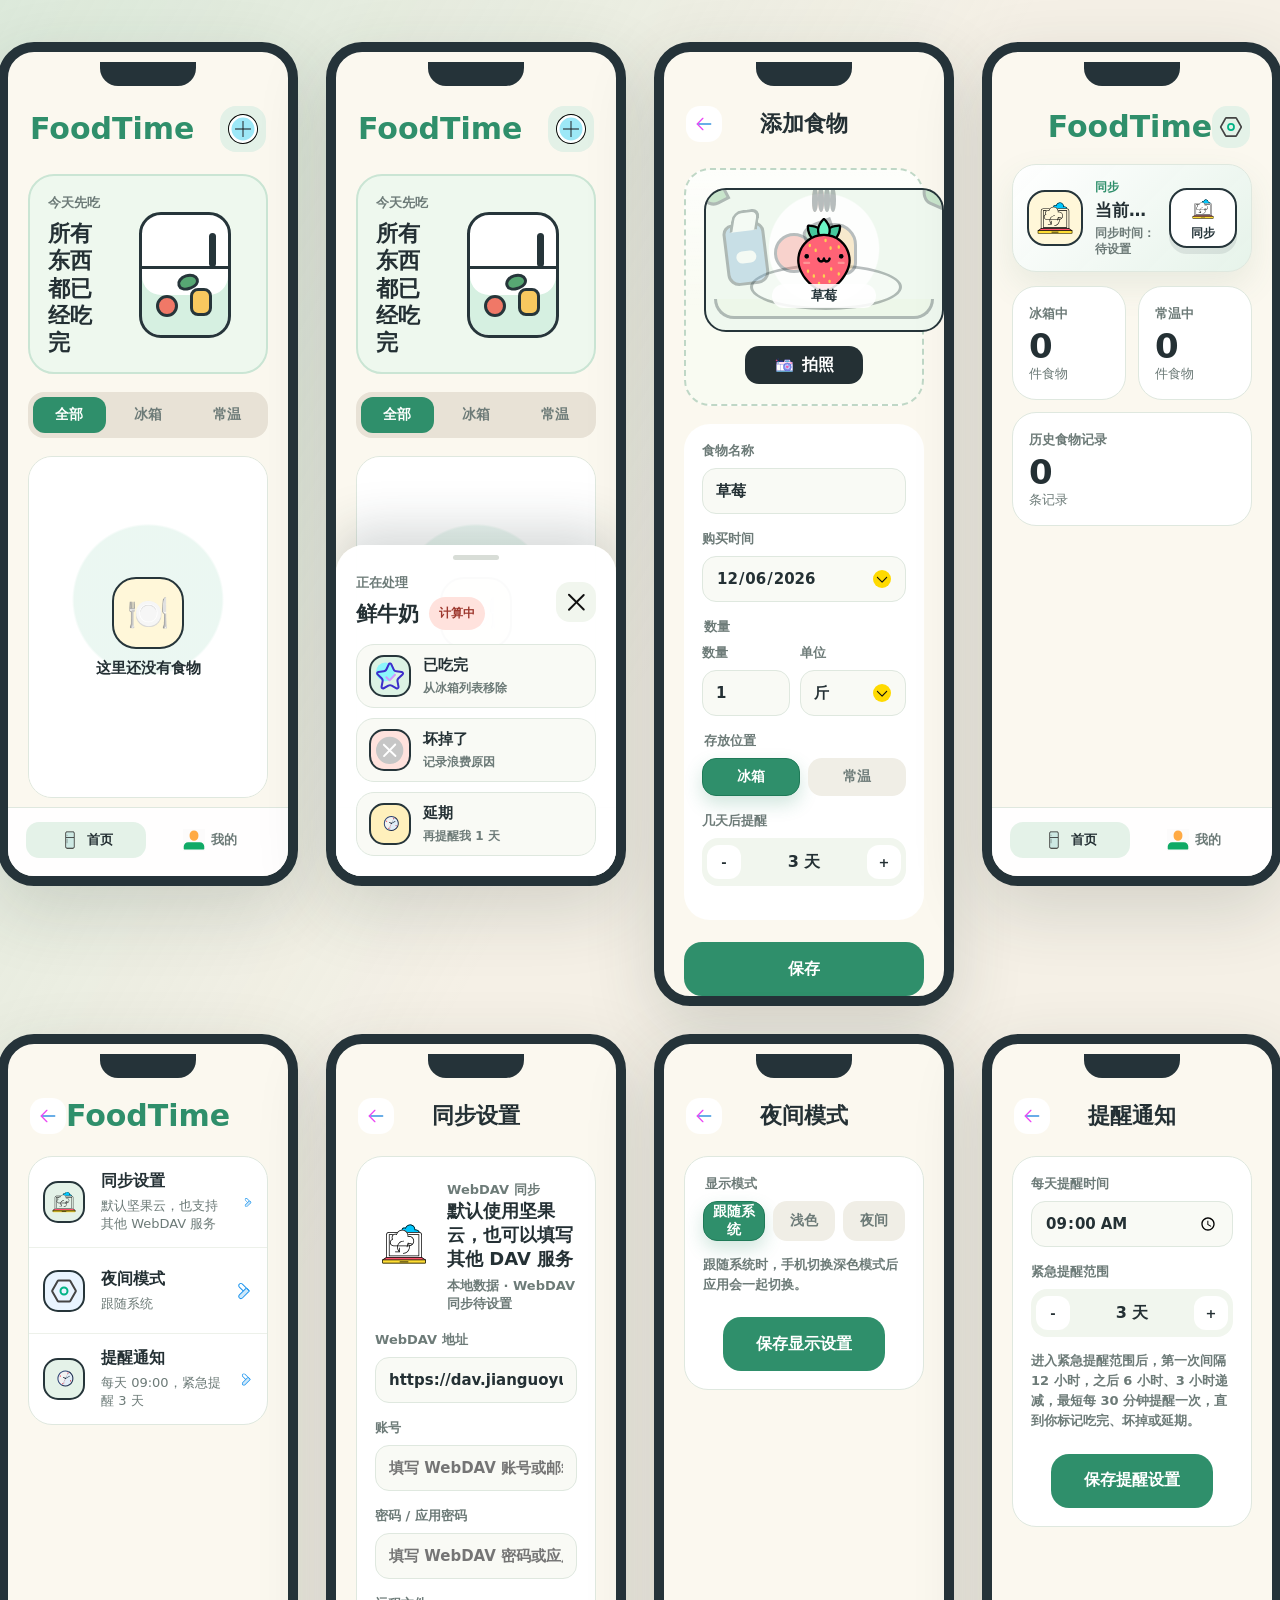
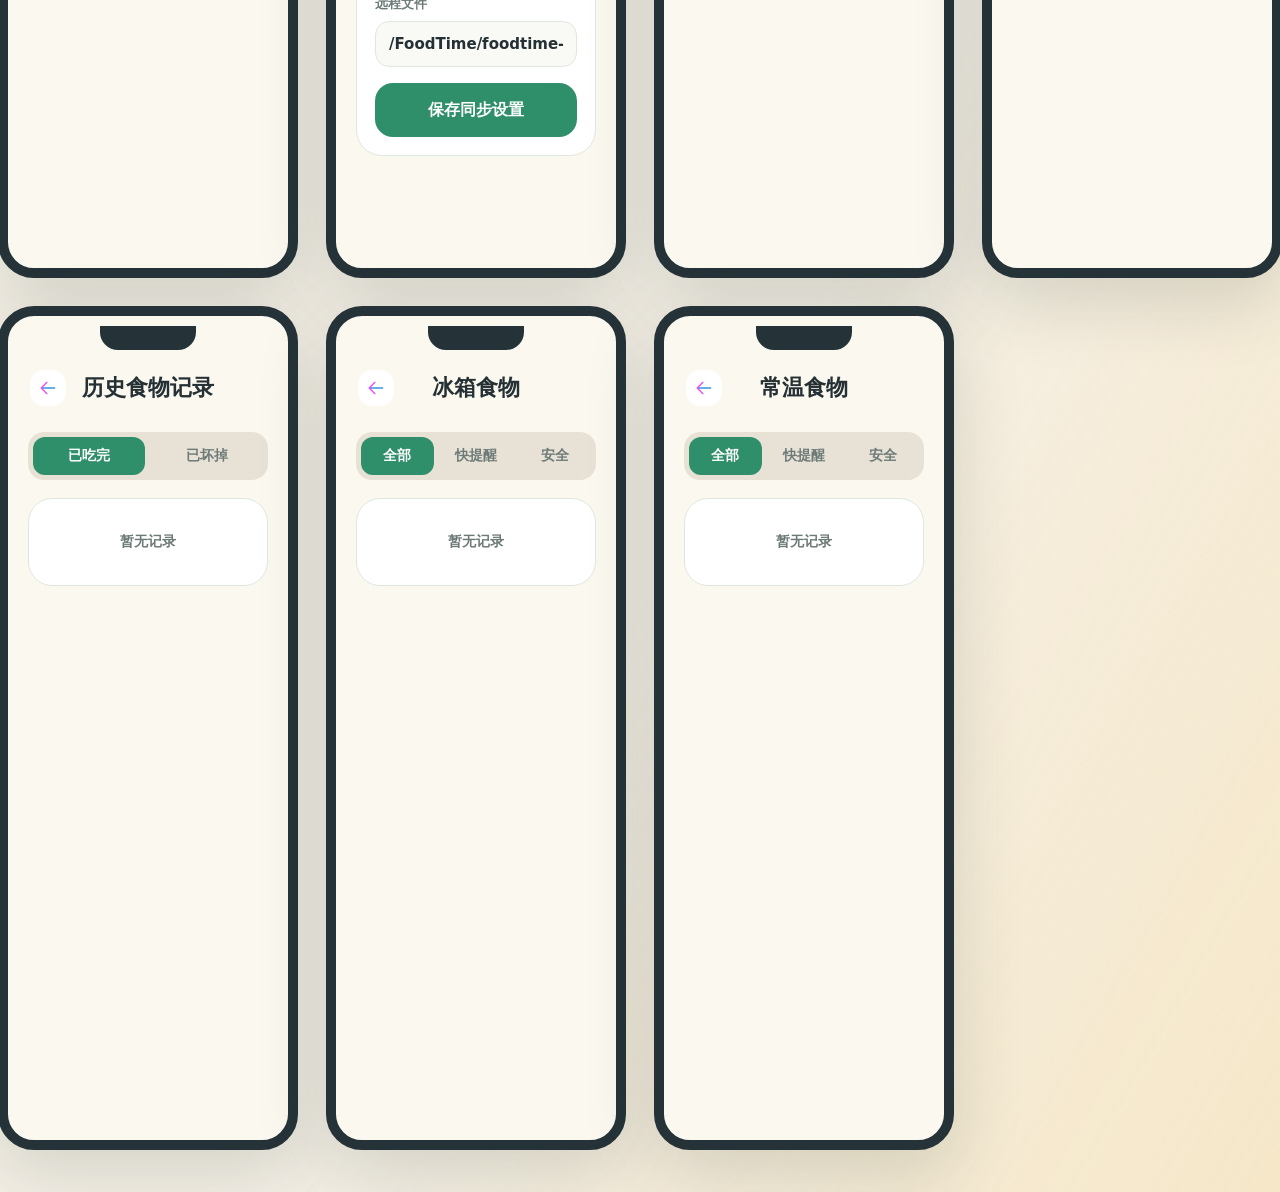
==== index.html @ e5a6bf05 "1" ====
<!doctype html>
<html lang="zh-CN">
  <head>
    <meta charset="UTF-8" />
    <meta name="viewport" content="width=device-width, initial-scale=1.0" />
    <title>FoodTime 食物期限管理原型</title>
    <link rel="stylesheet" href="styles.css" />
  </head>
  <body>
    <main class="board" aria-label="FoodTime static app prototype">
      <section class="phone phone-home is-active" aria-label="冰箱总览界面无弹窗状态">
        <header class="app-header">
          <div>
            <p class="eyebrow">FoodTime</p>
          </div>
          <button class="icon-button" aria-label="添加食物">
            <span class="plus-icon"></span>
          </button>
        </header>

        <section class="hero-panel">
          <div class="hero-copy">
            <p>今天先吃</p>
            <strong>所有东西都已经吃完</strong>
          </div>
          <div class="fridge-illustration" aria-hidden="true">
            <div class="fridge-door">
              <span class="fridge-handle"></span>
              <span class="fruit fruit-a"></span>
              <span class="fruit fruit-b"></span>
              <span class="fruit fruit-c"></span>
            </div>
          </div>
        </section>

        <nav class="segmented" aria-label="食物区域">
          <button class="active">全部</button>
              <button>冰箱</button>
              <button>常温</button>
        </nav>

        <section class="food-list is-empty" aria-label="食物列表">
          <article class="empty-row food-empty">
            <strong>🍽️</strong>
            <span>这里还没有食物</span>
          </article>
        </section>

        <footer class="tabbar" aria-label="底部导航">
          <span class="active">首页</span>
          <span>我的</span>
        </footer>
      </section>

      <section class="phone phone-home phone-home-sheet" aria-label="冰箱总览界面有弹窗状态">
        <header class="app-header">
          <div>
            <p class="eyebrow">FoodTime</p>
          </div>
          <button class="icon-button" aria-label="添加食物">
            <span class="plus-icon"></span>
          </button>
        </header>

        <section class="hero-panel">
          <div class="hero-copy">
            <p>今天先吃</p>
            <strong>所有东西都已经吃完</strong>
          </div>
          <div class="fridge-illustration" aria-hidden="true">
            <div class="fridge-door">
              <span class="fridge-handle"></span>
              <span class="fruit fruit-a"></span>
              <span class="fruit fruit-b"></span>
              <span class="fruit fruit-c"></span>
            </div>
          </div>
        </section>

        <nav class="segmented" aria-label="食物区域">
          <button class="active">全部</button>
          <button>冰箱</button>
          <button>常温</button>
        </nav>

        <section class="food-list is-empty" aria-label="食物列表">
          <article class="empty-row food-empty">
            <strong>🍽️</strong>
            <span>这里还没有食物</span>
          </article>
        </section>

        <section class="action-sheet" aria-label="食物操作面板">
          <span class="sheet-handle"></span>
          <header>
            <div>
              <p>正在处理</p>
              <div class="sheet-title-row">
                <h2>鲜牛奶</h2>
                <span>计算中</span>
              </div>
            </div>
            <button class="sheet-close" aria-label="关闭操作面板">
              <span class="close-icon"></span>
            </button>
          </header>
          <div class="sheet-actions">
            <button>
              <span class="sheet-icon eaten"></span>
              <strong>已吃完</strong>
              <small>从冰箱列表移除</small>
            </button>
            <button>
              <span class="sheet-icon spoiled"></span>
              <strong>坏掉了</strong>
              <small>记录浪费原因</small>
            </button>
            <button>
              <span class="sheet-icon delay"></span>
              <strong>延期</strong>
              <small>再提醒我 1 天</small>
            </button>
          </div>
        </section>

        <footer class="tabbar" aria-label="底部导航">
          <span class="active">首页</span>
          <span>我的</span>
        </footer>
      </section>

      <section class="phone phone-add" aria-label="添加食物界面">
        <header class="sub-header">
          <button class="back-button" aria-label="返回"></button>
          <h1>添加食物</h1>
          <span></span>
        </header>

        <section class="photo-area">
          <div class="plate-illustration" aria-hidden="true">
            <span class="photo-shelf"></span>
            <span class="plate"></span>
            <span class="milk-carton"></span>
            <span class="chicken-piece"></span>
            <span class="meat-piece"></span>
            <span class="tomato"></span>
            <span class="leaf"></span>
            <span class="bread"></span>
            <span class="greens"></span>
            <span class="egg"></span>
          </div>
          <input class="camera-input" type="file" accept="image/*" capture="environment" aria-label="拍摄食物照片" hidden />
          <button><img class="button-icon" src="icons/camera.svg" alt="" /><span>拍照</span></button>
        </section>

        <form class="form-panel">
          <label>
            食物名称
            <input value="草莓" aria-label="食物名称" />
          </label>
          <label>
            购买时间
            <input type="date" value="2026-07-05" aria-label="购买时间" />
          </label>
          <fieldset>
            <legend>数量</legend>
            <div class="quantity-grid">
              <label>
                数量
                <input class="quantity-input" value="1" inputmode="decimal" aria-label="数量" />
              </label>
              <label>
                单位
                <select aria-label="数量单位">
                  <option selected>斤</option>
                  <option>个</option>
                  <option>袋</option>
                  <option>盒</option>
                  <option>瓶</option>
                  <option>包</option>
                </select>
              </label>
            </div>
          </fieldset>
          <fieldset>
            <legend>存放位置</legend>
            <div class="chips storage-chips">
              <button type="button" class="active">冰箱</button>
              <button type="button">常温</button>
            </div>
          </fieldset>
          <label>
            几天后提醒
            <div class="stepper">
              <button type="button">-</button>
              <strong>3 天</strong>
              <button type="button">+</button>
            </div>
          </label>
        </form>

        <button class="primary-action">保存</button>
      </section>

      <section class="phone phone-stats is-paused" aria-label="统计界面">
        <header class="sub-header">
          <button class="back-button" aria-label="返回"></button>
          <h1>统计</h1>
          <span></span>
        </header>

        <section class="stats-hero">
          <div>
            <p>本周节省</p>
            <strong>7 件食物按时处理</strong>
          </div>
          <div class="chart-illustration" aria-hidden="true">
            <span class="chart-plate"></span>
            <span class="chart-bar bar-a"></span>
            <span class="chart-bar bar-b"></span>
            <span class="chart-bar bar-c"></span>
          </div>
        </section>

        <section class="stats-grid" aria-label="统计摘要">
          <article>
            <span>冰箱中</span>
            <strong>12</strong>
            <p>件食物</p>
          </article>
          <article>
            <span>常温中</span>
            <strong>3</strong>
            <p>件食物</p>
          </article>
          <article class="history-card">
            <span>历史食物记录</span>
            <strong>28</strong>
            <p>条记录</p>
          </article>
        </section>

        <footer class="tabbar" aria-label="底部导航">
          <span>首页</span>
          <span class="active">我的</span>
        </footer>
      </section>

      <section class="phone phone-profile" aria-label="我的界面">
        <header class="sub-header profile-header">
          <span></span>
          <p class="eyebrow">FoodTime</p>
          <button class="settings-button" aria-label="设置">
            <img class="settings-icon-img" src="icons/settings.svg" alt="" />
          </button>
        </header>

        <section class="profile-sync-card sync-entry" aria-label="同步状态">
          <div class="sync-card-icon" aria-hidden="true">
            <img class="sync-icon-img" src="icons/sync.svg" alt="" />
          </div>
          <div class="sync-card-copy">
            <span>同步</span>
            <strong class="sync-service-text">当前服务：未设置</strong>
            <p class="sync-time-text">同步时间：未同步</p>
          </div>
          <button class="sync-now-button" type="button" aria-label="立即同步">
            <img class="sync-button-icon" src="icons/sync.svg" alt="" />
            <span>同步</span>
          </button>
        </section>

        <section class="stats-grid" aria-label="我的统计摘要">
          <article>
            <span>冰箱中</span>
            <strong>12</strong>
            <p>件食物</p>
          </article>
          <article>
            <span>常温中</span>
            <strong>3</strong>
            <p>件食物</p>
          </article>
          <article class="history-card">
            <span>历史食物记录</span>
            <strong>28</strong>
            <p>条记录</p>
          </article>
        </section>

        <footer class="tabbar" aria-label="底部导航">
          <span>首页</span>
          <span class="active">我的</span>
        </footer>
      </section>

      <section class="phone phone-settings" aria-label="设置界面">
        <header class="sub-header settings-header">
          <button class="back-button" aria-label="返回"></button>
          <p class="eyebrow">FoodTime</p>
          <span></span>
        </header>

        <section class="setting-list settings-menu" aria-label="设置列表">
          <button class="setting-row sync-settings-button" type="button">
            <div class="setting-dot cloud-dot"></div>
            <div>
              <h2>同步设置</h2>
              <p>默认坚果云，也支持其他 WebDAV 服务</p>
            </div>
            <span class="row-chevron"></span>
          </button>
          <button class="setting-row theme-settings-button" type="button">
            <div class="setting-dot theme-dot"></div>
            <div>
              <h2>夜间模式</h2>
              <p class="theme-summary-text">跟随系统</p>
            </div>
            <span class="row-chevron"></span>
          </button>
          <button class="setting-row notification-settings-button" type="button">
            <div class="setting-dot notice-dot"></div>
            <div>
              <h2>提醒通知</h2>
              <p class="notification-summary-text">每天 09:00，紧急提醒 3 天</p>
            </div>
            <span class="row-chevron"></span>
          </button>
        </section>
      </section>

      <section class="phone phone-sync-settings" aria-label="同步设置界面">
        <header class="sub-header">
          <button class="back-button" aria-label="返回"></button>
          <h1>同步设置</h1>
          <span></span>
        </header>

        <section class="sync-panel">
          <div class="sync-hero">
            <img class="sync-icon-img sync-hero-icon" src="icons/sync.svg" alt="" />
            <div>
              <p>WebDAV 同步</p>
              <strong>默认使用坚果云，也可以填写其他 DAV 服务</strong>
              <p class="sync-status-text">填写后保存，后续修改会自动同步</p>
            </div>
          </div>

          <label>
            WebDAV 地址
            <input value="https://dav.jianguoyun.com/dav/" aria-label="WebDAV 地址" />
          </label>
          <label>
            账号
            <input placeholder="填写 WebDAV 账号或邮箱" aria-label="WebDAV 账号" />
          </label>
          <label>
            密码 / 应用密码
            <input type="password" placeholder="填写 WebDAV 密码或应用密码" aria-label="WebDAV 密码" />
          </label>
          <label>
            远程文件
            <input value="/FoodTime/foodtime-data.json" aria-label="同步远程文件" />
          </label>

          <button class="primary-action sync-save-action">保存同步设置</button>
        </section>
      </section>

      <section class="phone phone-theme-settings" aria-label="夜间模式设置界面">
        <header class="sub-header">
          <button class="back-button" aria-label="返回"></button>
          <h1>夜间模式</h1>
          <span></span>
        </header>

        <section class="setting-list settings-form">
          <fieldset>
            <legend>显示模式</legend>
            <div class="chips theme-options" aria-label="显示模式">
              <button type="button" class="active" data-theme-mode="system">跟随系统</button>
              <button type="button" data-theme-mode="light">浅色</button>
              <button type="button" data-theme-mode="dark">夜间</button>
            </div>
          </fieldset>
          <p class="settings-hint">跟随系统时，手机切换深色模式后应用会一起切换。</p>
          <button class="primary-action theme-save-action">保存显示设置</button>
        </section>
      </section>

      <section class="phone phone-notification-settings" aria-label="提醒通知设置界面">
        <header class="sub-header">
          <button class="back-button" aria-label="返回"></button>
          <h1>提醒通知</h1>
          <span></span>
        </header>

        <section class="setting-list settings-form">
          <label>
            每天提醒时间
            <input type="time" value="09:00" aria-label="每天提醒时间" />
          </label>
          <label>
            紧急提醒范围
            <div class="stepper emergency-stepper">
              <button type="button">-</button>
              <strong>3 天</strong>
              <button type="button">+</button>
            </div>
          </label>
          <p class="settings-hint">进入紧急提醒范围后，第一次间隔 12 小时，之后 6 小时、3 小时递减，最短每 30 分钟提醒一次，直到你标记吃完、坏掉或延期。</p>
          <button class="primary-action notification-save-action">保存提醒设置</button>
        </section>
      </section>

      <section class="phone phone-history" aria-label="历史食物记录界面">
        <header class="sub-header">
          <button class="back-button" aria-label="返回"></button>
          <h1>历史食物记录</h1>
          <span></span>
        </header>

        <nav class="history-filters" aria-label="历史记录筛选">
          <button class="active">已吃完</button>
          <button>已坏掉</button>
        </nav>

        <section class="history-list" aria-label="过往食物列表">
          <article>
            <div class="food-thumb berry"></div>
            <div>
              <h2>草莓</h2>
              <p>手动标记，6 月 21 日吃完</p>
            </div>
            <button class="restore-action" type="button">还原</button>
          </article>
          <article>
            <div class="food-thumb chicken"></div>
            <div>
              <h2>鱼肉</h2>
              <p>冷藏 3 天后坏掉</p>
            </div>
            <button class="restore-action" type="button">还原</button>
          </article>
        </section>
      </section>

      <section class="phone phone-fridge-records" aria-label="冰箱食物界面">
        <header class="sub-header">
          <button class="back-button" aria-label="返回"></button>
          <h1>冰箱食物</h1>
          <span></span>
        </header>

        <nav class="history-filters" aria-label="冰箱食物筛选">
          <button class="active">全部</button>
          <button>快提醒</button>
          <button>安全</button>
        </nav>

        <section class="history-list" aria-label="冰箱食物列表">
          <article>
            <div class="food-thumb milk"></div>
            <div>
              <h2>鲜牛奶</h2>
              <p>冰箱中，已存 2 天</p>
            </div>
            <strong class="record-state storing">计算中</strong>
          </article>
          <article>
            <div class="food-thumb chicken"></div>
            <div>
              <h2>鸡胸肉</h2>
              <p>冰箱中，已存 1 天</p>
            </div>
            <strong class="record-state storing">安全</strong>
          </article>
          <article>
            <div class="food-thumb berry"></div>
            <div>
              <h2>蓝莓</h2>
              <p>冰箱中，已存 3 天</p>
            </div>
            <strong class="record-state spoiled">需处理</strong>
          </article>
          <article>
            <div class="food-thumb milk"></div>
            <div>
              <h2>酸奶</h2>
              <p>冰箱中，已存 1 天</p>
            </div>
            <strong class="record-state storing">安全</strong>
          </article>
        </section>
      </section>

      <section class="phone phone-room-records" aria-label="常温食物界面">
        <header class="sub-header">
          <button class="back-button" aria-label="返回"></button>
          <h1>常温食物</h1>
          <span></span>
        </header>

        <nav class="history-filters" aria-label="常温食物筛选">
          <button class="active">全部</button>
          <button>快提醒</button>
          <button>安全</button>
        </nav>

        <section class="history-list" aria-label="常温食物列表">
          <article>
            <div class="food-thumb berry"></div>
            <div>
              <h2>香蕉</h2>
              <p>常温中，已存 2 天</p>
            </div>
            <strong class="record-state storing">安全</strong>
          </article>
          <article>
            <div class="food-thumb chicken"></div>
            <div>
              <h2>面包</h2>
              <p>常温中，已存 3 天</p>
            </div>
            <strong class="record-state spoiled">需处理</strong>
          </article>
          <article>
            <div class="food-thumb berry"></div>
            <div>
              <h2>苹果</h2>
              <p>常温中，已存 1 天</p>
            </div>
            <strong class="record-state storing">安全</strong>
          </article>
          <article>
            <div class="food-thumb milk"></div>
            <div>
              <h2>燕麦</h2>
              <p>常温中，已存 5 天</p>
            </div>
            <strong class="record-state eaten">长期</strong>
          </article>
        </section>
      </section>
    </main>
    <script src="app.js"></script>
  </body>
</html>
---- styles.css ----
:root {
  --ink: #243034;
  --muted: #6d7b78;
  --line: #dfe8df;
  --paper: #fbf8ef;
  --surface: #ffffff;
  --mint: #9bd8bd;
  --mint-dark: #2f8f6b;
  --leaf: #57a773;
  --coral: #f07867;
  --yellow: #f8c85f;
  --blue: #78abd4;
  --lavender: #aaa0d8;
  --shadow: 0 24px 70px rgba(39, 57, 50, 0.16);
  --chevron-icon: url("icons/chevron-down.svg");
  font-family:
    Inter, "PingFang SC", "Microsoft YaHei", system-ui, -apple-system, sans-serif;
}

html.theme-dark {
  --ink: #edf5f1;
  --muted: #a8bbb4;
  --line: #31443d;
  --paper: #101917;
  --surface: #182521;
  --mint: #65b58f;
  --mint-dark: #59c292;
  --shadow: 0 24px 70px rgba(0, 0, 0, 0.38);
}

@media (prefers-color-scheme: dark) {
  html.theme-system {
    --ink: #edf5f1;
    --muted: #a8bbb4;
    --line: #31443d;
    --paper: #101917;
    --surface: #182521;
    --mint: #65b58f;
    --mint-dark: #59c292;
    --shadow: 0 24px 70px rgba(0, 0, 0, 0.38);
  }
}

* {
  box-sizing: border-box;
}

body {
  margin: 0;
  min-height: 100vh;
  color: var(--ink);
  background:
    linear-gradient(120deg, rgba(155, 216, 189, 0.28), transparent 36%),
    linear-gradient(300deg, rgba(248, 200, 95, 0.22), transparent 34%),
    #f5f0e6;
}

button,
input,
select {
  font: inherit;
}

button {
  border: 0;
  cursor: default;
}

.icon-button,
.back-button,
.settings-button,
.row-action,
.sheet-close,
.sheet-actions button,
.segmented button,
.storage-chips button,
.stepper button,
.primary-action,
.setting-row[type="button"],
.tabbar span,
.stats-grid article,
.history-filters button,
.sync-entry,
.sync-now-button,
.photo-area > button {
  cursor: pointer;
}

.board {
  display: grid;
  grid-template-columns: repeat(4, minmax(300px, 390px));
  gap: 28px;
  align-items: start;
  justify-content: center;
  min-height: 100vh;
  padding: 42px 28px;
}

.phone {
  position: relative;
  width: min(390px, 100%);
  min-height: 844px;
  overflow: hidden;
  border: 10px solid #253339;
  border-radius: 36px;
  background: var(--paper);
  box-shadow: var(--shadow);
}

.phone::before {
  content: "";
  position: absolute;
  top: 10px;
  left: 50%;
  z-index: 3;
  width: 96px;
  height: 24px;
  transform: translateX(-50%);
  border-radius: 0 0 18px 18px;
  background: #253339;
}

.phone.is-paused {
  display: none;
}

.app-header,
.sub-header {
  display: flex;
  align-items: center;
  justify-content: space-between;
  padding: 54px 22px 22px;
}

.app-header h1,
.sub-header h1 {
  margin: 0;
  font-size: 28px;
  line-height: 1.1;
  letter-spacing: 0;
}

.sub-header h1 {
  font-size: 22px;
}

.sub-header > span:last-child {
  display: block;
  width: 36px;
  height: 36px;
}

.eyebrow {
  margin: 0;
  color: var(--mint-dark);
  font-size: 30px;
  line-height: 1.08;
  font-weight: 900;
  letter-spacing: 0;
}

.icon-button {
  display: grid;
  width: 46px;
  height: 46px;
  place-items: center;
  border-radius: 16px;
  background: #e3f1e7;
}

.plus-icon,
.back-button {
  position: relative;
  display: block;
}

.plus-icon {
  width: 30px;
  height: 30px;
  border: 0;
  border-radius: 0;
  background: url("icons/add.svg") center / contain no-repeat;
}

.back-button {
  width: 36px;
  height: 36px;
  border: 0;
  border-radius: 14px;
  background: #ffffff;
}

.back-button::before {
  content: "";
  position: absolute;
  inset: 8px;
  background: url("icons/back.svg") center / contain no-repeat;
}

.hero-panel {
  display: grid;
  grid-template-columns: 1fr 126px;
  gap: 16px;
  align-items: center;
  margin: 0 20px 18px;
  padding: 18px 18px 16px;
  border: 2px solid #cae5d4;
  border-radius: 26px;
  background: #eef8ee;
}

.hero-copy p,
.reminder-hero p,
.preview-card p {
  margin: 0 0 8px;
  color: var(--muted);
  font-size: 13px;
  font-weight: 700;
}

.hero-copy strong,
.reminder-hero strong,
.preview-card strong {
  display: block;
  font-size: 22px;
  line-height: 1.24;
  letter-spacing: 0;
}

.fridge-illustration {
  display: grid;
  place-items: center;
  min-height: 136px;
}

.fridge-door {
  position: relative;
  width: 92px;
  height: 126px;
  border: 3px solid #26353a;
  border-radius: 22px;
  background: #ffffff;
  box-shadow: inset 0 -40px #d6f0e1;
}

.fridge-door::before {
  content: "";
  position: absolute;
  top: 51px;
  left: 0;
  width: 100%;
  border-top: 3px solid #26353a;
}

.fridge-handle {
  position: absolute;
  top: 18px;
  right: 12px;
  width: 7px;
  height: 34px;
  border-radius: 9px;
  background: #26353a;
}

.fruit,
.tomato,
.leaf,
.bread,
.spark {
  position: absolute;
  display: block;
}

.fruit-a {
  left: 14px;
  bottom: 18px;
  width: 22px;
  height: 22px;
  border: 3px solid #26353a;
  border-radius: 50%;
  background: var(--coral);
}

.fruit-b {
  right: 16px;
  bottom: 19px;
  width: 22px;
  height: 28px;
  border: 3px solid #26353a;
  border-radius: 8px;
  background: var(--yellow);
}

.fruit-c {
  left: 35px;
  bottom: 45px;
  width: 22px;
  height: 16px;
  transform: rotate(-18deg);
  border: 3px solid #26353a;
  border-radius: 50% 50% 45% 45%;
  background: var(--leaf);
}

.segmented {
  display: grid;
  grid-template-columns: repeat(3, 1fr);
  gap: 6px;
  margin: 0 20px 18px;
  padding: 5px;
  border-radius: 16px;
  background: #e8e2d6;
}

.segmented button,
.chips button {
  min-height: 36px;
  border-radius: 12px;
  color: var(--muted);
  background: transparent;
  font-size: 14px;
  font-weight: 800;
}

.segmented .active,
.chips .active {
  color: #ffffff;
  background: var(--mint-dark);
}

.food-list,
.setting-list {
  margin: 0 20px;
  overflow: hidden;
  border: 1px solid var(--line);
  border-radius: 24px;
  background: #ffffff;
}

.food-list.is-empty {
  display: grid;
  min-height: 340px;
}

.food-row {
  display: grid;
  grid-template-columns: 54px minmax(0, 1fr) auto;
  align-items: center;
  column-gap: 12px;
  min-height: 86px;
  padding: 14px;
  border-bottom: 1px solid #edf1ea;
}

.setting-row {
  display: flex;
  align-items: center;
  min-height: 86px;
  padding: 14px;
  border-bottom: 1px solid #edf1ea;
}

.food-row:last-child,
.setting-row:last-child {
  border-bottom: 0;
}

.food-thumb {
  position: relative;
  display: grid;
  place-items: center;
  flex: 0 0 auto;
  width: 54px;
  height: 54px;
  margin-right: 0;
  border: 2px solid #26353a;
  border-radius: 18px;
  overflow: hidden;
  background-color: #ffffff;
  background-position: center;
  background-repeat: no-repeat;
  background-size: 40px 40px;
}

.photo-thumb img {
  width: 100%;
  height: 100%;
  object-fit: cover;
}

.icon-thumb {
  background-image: none;
}

.icon-thumb img {
  width: 38px;
  height: 38px;
  object-fit: contain;
}

.icon-thumb span {
  position: absolute;
  right: 4px;
  bottom: 3px;
  left: 4px;
  z-index: 2;
  overflow: hidden;
  border-radius: 999px;
  color: #26353a;
  background: rgba(255, 255, 255, 0.82);
  font-size: 10px;
  line-height: 15px;
  font-weight: 900;
  text-align: center;
  text-overflow: ellipsis;
  white-space: nowrap;
}

.text-thumb span {
  position: relative;
  z-index: 2;
  max-width: 44px;
  color: #26353a;
  font-size: 12px;
  line-height: 1.05;
  font-weight: 900;
  text-align: center;
}

.milk {
  background-color: #e7f7fb;
  background-image: url("icons/food-milk.svg");
}

.berry {
  background-color: #ffe9e7;
  background-image: url("icons/food-berry.svg");
}

.chicken {
  background-color: #fff2d7;
  background-image: url("icons/food-meat.svg");
}

.bread-thumb,
.food-thumb.bread {
  background-color: #fff2d7;
  background-image: url("icons/food-bread.svg");
}

.food-info {
  min-width: 0;
  flex: 1;
}

.food-info h2,
.setting-row h2 {
  margin: 0 0 5px;
  font-size: 16px;
  letter-spacing: 0;
}

.food-info p,
.setting-row p {
  margin: 0;
  color: var(--muted);
  font-size: 13px;
}

.food-state {
  padding: 8px 10px;
  border-radius: 999px;
  font-size: 12px;
  font-weight: 900;
  white-space: nowrap;
}

.food-actions {
  display: grid;
  grid-template-columns: max-content 62px;
  align-items: center;
  gap: 9px;
  flex: 0 0 auto;
  margin-left: 2px;
}

.row-action {
  width: 62px;
  min-height: 40px;
  padding: 0;
  border: 1px solid #dbe6dd;
  border-radius: 16px;
  color: var(--ink);
  background: #ffffff;
  font-size: 13px;
  font-weight: 900;
}

.urgent .food-state {
  color: #9d382e;
  background: #ffe2dd;
}

.soon .food-state {
  color: #815f00;
  background: #fff0bc;
}

.safe .food-state {
  color: #176848;
  background: #dcf2e4;
}

.primary-action {
  display: block;
  width: calc(100% - 40px);
  min-height: 54px;
  margin: 22px 20px 0;
  border-radius: 18px;
  color: #ffffff;
  background: var(--mint-dark);
  font-size: 16px;
  font-weight: 900;
}

.tabbar {
  position: absolute;
  right: 0;
  bottom: 0;
  left: 0;
  display: grid;
  grid-template-columns: repeat(2, 1fr);
  gap: 4px;
  padding: 14px 18px 18px;
  border-top: 1px solid var(--line);
  background: rgba(255, 255, 255, 0.92);
}

.tabbar span {
  display: flex;
  align-items: center;
  justify-content: center;
  gap: 6px;
  min-height: 36px;
  border-radius: 13px;
  color: var(--muted);
  font-size: 13px;
  font-weight: 800;
}

.tabbar span::before {
  content: "";
  display: block;
  width: 22px;
  height: 22px;
  background: var(--tab-icon) center / contain no-repeat;
}

.tabbar span:nth-child(1) {
  --tab-icon: url("icons/fridge.svg");
}

.tabbar span:nth-child(2) {
  --tab-icon: url("icons/user.svg");
}

.tabbar .active {
  color: var(--ink);
  background: #e4f2e8;
}

.action-sheet {
  position: absolute;
  right: 0;
  bottom: 0;
  left: 0;
  z-index: 2;
  padding: 10px 20px 20px;
  border-radius: 28px 28px 0 0;
  background: rgba(255, 255, 255, 0.98);
  box-shadow: 0 -18px 48px rgba(36, 48, 52, 0.18);
}

.sheet-handle {
  display: block;
  width: 46px;
  height: 5px;
  margin: 0 auto 14px;
  border-radius: 999px;
  background: #d8ddd7;
}

.action-sheet header {
  display: flex;
  align-items: center;
  justify-content: space-between;
  gap: 14px;
  margin-bottom: 14px;
}

.action-sheet p {
  margin: 0 0 5px;
  color: var(--muted);
  font-size: 13px;
  font-weight: 800;
}

.action-sheet h2 {
  margin: 0;
  font-size: 21px;
}

.sheet-title-row {
  display: flex;
  align-items: center;
  gap: 10px;
}

.sheet-title-row span {
  flex: 0 0 auto;
  padding: 8px 10px;
  border-radius: 999px;
  color: #9d382e;
  background: #ffe2dd;
  font-size: 12px;
  font-weight: 900;
}

.sheet-close {
  position: relative;
  display: grid;
  flex: 0 0 auto;
  width: 40px;
  height: 40px;
  place-items: center;
  border-radius: 14px;
  background: #f1f6ee;
}

.close-icon {
  display: block;
  width: 24px;
  height: 24px;
  background: url("icons/close.svg") center / contain no-repeat;
}

.sheet-actions {
  display: grid;
  gap: 10px;
}

.sheet-actions button {
  display: grid;
  grid-template-columns: 42px 1fr;
  column-gap: 12px;
  align-items: center;
  min-height: 62px;
  padding: 10px 12px;
  border: 1px solid var(--line);
  border-radius: 18px;
  color: var(--ink);
  background: #f9faf5;
  text-align: left;
}

.sheet-actions strong {
  display: block;
  font-size: 15px;
}

.sheet-actions small {
  display: block;
  grid-column: 2;
  margin-top: 4px;
  color: var(--muted);
  font-size: 12px;
  font-weight: 800;
}

.sheet-icon {
  grid-row: span 2;
  width: 42px;
  height: 42px;
  border: 2px solid #26353a;
  border-radius: 15px;
  background-position: center;
  background-repeat: no-repeat;
  background-size: 28px 28px;
}

.sheet-icon.eaten {
  background-color: #dcf2e4;
  background-image: url("icons/action-done.svg");
}

.sheet-icon.spoiled {
  background-color: #ffe2dd;
  background-image: url("icons/action-bad.svg");
}

.sheet-icon.delay {
  background-color: #fff0bc;
  background-image: url("icons/action-delay.svg");
}

.photo-area {
  margin: 4px 20px 18px;
  padding: 18px 18px 20px;
  border: 2px dashed #bfd7c6;
  border-radius: 26px;
  background:
    linear-gradient(180deg, rgba(255, 255, 255, 0.72), transparent 58%),
    #f9fbf2;
  text-align: center;
}

.photo-area button {
  display: inline-flex;
  align-items: center;
  justify-content: center;
  gap: 7px;
  min-width: 118px;
  min-height: 38px;
  margin-top: 14px;
  border-radius: 14px;
  color: #ffffff;
  background: var(--ink);
  font-weight: 900;
}

.button-icon {
  display: block;
  width: 21px;
  height: 21px;
  object-fit: contain;
}

.photo-area.is-captured {
  border-color: var(--mint-dark);
  background: #eef8ef;
}

.photo-area.is-captured .plate-illustration {
  overflow: hidden;
  border: 2px solid #26353a;
  border-radius: 22px;
  background: var(--captured-photo, #eef8ef) center / cover no-repeat;
}

.photo-area.is-captured .plate-illustration > span {
  display: none;
}

.photo-area.is-captured button {
  background: var(--mint-dark);
}

.photo-area.is-icon-preview:not(.is-captured) .plate-illustration {
  overflow: hidden;
  border: 2px solid #26353a;
  border-radius: 22px;
  background:
    radial-gradient(circle at 50% 42%, rgba(255, 255, 255, 0.9) 0 38%, transparent 39%),
    #eff8ef;
}

.photo-area.is-icon-preview:not(.is-captured) .plate-illustration::before {
  content: "";
  position: absolute;
  top: 28px;
  left: 50%;
  z-index: 4;
  width: 74px;
  height: 74px;
  transform: translateX(-50%);
  background: var(--preview-icon) center / contain no-repeat;
}

.photo-area.is-icon-preview:not(.is-captured) .plate-illustration::after {
  content: attr(data-preview-label);
  position: absolute;
  right: 66px;
  bottom: 22px;
  left: 66px;
  z-index: 5;
  overflow: hidden;
  border-radius: 999px;
  color: #26353a;
  background: rgba(255, 255, 255, 0.88);
  font-size: 13px;
  line-height: 24px;
  font-weight: 900;
  text-overflow: ellipsis;
  white-space: nowrap;
}

.photo-area.is-icon-preview:not(.is-captured) .plate-illustration > span {
  opacity: 0.32;
}

.plate-illustration {
  position: relative;
  width: 240px;
  height: 144px;
  margin: 0 auto;
}

.photo-shelf {
  position: absolute;
  right: 8px;
  bottom: 11px;
  left: 8px;
  height: 20px;
  border: 3px solid #26353a;
  border-top: 0;
  border-radius: 0 0 38px 38px;
  background: #e8f4dc;
}

.plate {
  position: absolute;
  left: 44px;
  bottom: 20px;
  width: 152px;
  height: 46px;
  border: 3px solid #26353a;
  border-radius: 50%;
  background: #ffffff;
}

.tomato {
  left: 68px;
  bottom: 57px;
  width: 40px;
  height: 40px;
  border: 3px solid #26353a;
  border-radius: 50%;
  background: var(--coral);
}

.leaf {
  top: 32px;
  left: 96px;
  width: 32px;
  height: 17px;
  transform: rotate(-20deg);
  border: 3px solid #26353a;
  border-radius: 50% 0 50% 0;
  background: var(--leaf);
}

.bread {
  left: 106px;
  bottom: 55px;
  width: 45px;
  height: 52px;
  border: 3px solid #26353a;
  border-radius: 22px 22px 12px 12px;
  background: #edbe6b;
}

.milk-carton {
  position: absolute;
  left: 19px;
  bottom: 45px;
  width: 42px;
  height: 62px;
  transform: rotate(-7deg);
  border: 3px solid #26353a;
  border-radius: 10px 10px 12px 12px;
  background: var(--blue);
}

.milk-carton::before {
  content: "";
  position: absolute;
  top: -16px;
  left: 7px;
  width: 22px;
  height: 18px;
  transform: skewX(-16deg);
  border: 3px solid #26353a;
  border-bottom: 0;
  border-radius: 9px 9px 0 0;
  background: #ffffff;
}

.milk-carton::after {
  content: "";
  position: absolute;
  left: 8px;
  right: 8px;
  top: 25px;
  height: 12px;
  border-radius: 999px;
  background: #ffffff;
}

.chicken-piece {
  right: 18px;
  bottom: 50px;
  width: 54px;
  height: 37px;
  transform: rotate(-12deg);
  border: 3px solid #26353a;
  border-radius: 52% 45% 48% 40%;
  background: #f3b184;
}

.meat-piece {
  right: 61px;
  bottom: 78px;
  width: 42px;
  height: 30px;
  transform: rotate(14deg);
  border: 3px solid #26353a;
  border-radius: 42% 52% 44% 50%;
  background: #d96459;
}

.greens {
  right: 8px;
  bottom: 33px;
  width: 36px;
  height: 28px;
  border: 3px solid #26353a;
  border-radius: 50% 50% 45% 45%;
  background: var(--leaf);
}

.greens::before,
.greens::after {
  content: "";
  position: absolute;
  top: -14px;
  width: 20px;
  height: 24px;
  border: 3px solid #26353a;
  border-radius: 50% 50% 0 50%;
  background: #79bd82;
}

.greens::before {
  left: -7px;
  transform: rotate(-28deg);
}

.greens::after {
  right: -7px;
  transform: rotate(24deg);
}

.egg {
  left: 152px;
  bottom: 48px;
  width: 25px;
  height: 32px;
  transform: rotate(10deg);
  border: 3px solid #26353a;
  border-radius: 50% 50% 45% 45%;
  background: #fff4cf;
}

.form-panel {
  margin: 0 20px;
  padding: 18px;
  border-radius: 26px;
  background: #ffffff;
}

label,
fieldset {
  display: block;
  margin: 0 0 16px;
  padding: 0;
  border: 0;
  color: var(--muted);
  font-size: 13px;
  font-weight: 800;
}

input,
select {
  width: 100%;
  min-height: 46px;
  margin-top: 8px;
  padding: 0 13px;
  border: 1px solid var(--line);
  border-radius: 14px;
  color: var(--ink);
  background: #f9faf5;
  font-size: 15px;
  font-weight: 800;
}

select,
input[type="date"] {
  appearance: none;
  padding-right: 42px;
  background: #f9faf5 var(--chevron-icon) right 14px center / 18px 18px no-repeat;
}

input[type="date"]::-webkit-calendar-picker-indicator {
  opacity: 0;
}

legend {
  margin-bottom: 8px;
}

.chips {
  display: grid;
  grid-template-columns: repeat(3, 1fr);
  gap: 8px;
}

.storage-chips {
  grid-template-columns: repeat(2, 1fr);
}

.quantity-grid {
  display: grid;
  grid-template-columns: 1fr 1.2fr;
  gap: 10px;
}

.quantity-grid label {
  margin-bottom: 0;
}

.chips button {
  min-height: 38px;
  border: 1px solid transparent;
  border-radius: 14px;
  color: var(--muted);
  background: #f0eee6;
  font-weight: 900;
}

.chips button.active,
.theme-options button.active {
  border-color: #1f7a58;
  color: #ffffff;
  background: var(--mint-dark);
  box-shadow: 0 8px 18px rgba(47, 143, 107, 0.22);
}

.quantity-input:focus {
  border-color: #1f7a58;
  background-color: #eef8ef;
}

.stepper,
.mini-stepper {
  display: grid;
  grid-template-columns: 44px 1fr 44px;
  align-items: center;
  min-height: 48px;
  margin-top: 8px;
  border-radius: 16px;
  background: #f1f6ee;
  text-align: center;
}

.stepper button,
.mini-stepper button {
  width: 34px;
  height: 34px;
  margin: auto;
  border-radius: 12px;
  color: var(--ink);
  background: #ffffff;
  font-weight: 900;
}

.stepper button:active,
.mini-stepper button:active {
  color: #ffffff;
  background: var(--mint-dark);
}

.stepper strong,
.mini-stepper strong {
  color: var(--ink);
  font-size: 16px;
}

.reminder-hero {
  display: grid;
  grid-template-columns: 96px 1fr;
  gap: 16px;
  align-items: center;
  margin: 4px 20px 18px;
  padding: 18px;
  border-radius: 26px;
  background: #fff0d8;
}

.bell-illustration {
  position: relative;
  width: 86px;
  height: 86px;
}

.bell {
  position: absolute;
  top: 19px;
  left: 21px;
  width: 44px;
  height: 48px;
  border: 3px solid #26353a;
  border-radius: 22px 22px 14px 14px;
  background: var(--yellow);
}

.bell::before {
  content: "";
  position: absolute;
  top: -13px;
  left: 14px;
  width: 13px;
  height: 13px;
  border: 3px solid #26353a;
  border-radius: 50%;
  background: #ffffff;
}

.bell::after {
  content: "";
  position: absolute;
  right: 8px;
  bottom: -10px;
  left: 8px;
  height: 10px;
  border: 3px solid #26353a;
  border-top: 0;
  border-radius: 0 0 14px 14px;
  background: #ffffff;
}

.spark-a {
  top: 15px;
  right: 5px;
  width: 15px;
  height: 15px;
  border-radius: 50%;
  background: var(--coral);
}

.spark-b {
  bottom: 16px;
  left: 4px;
  width: 14px;
  height: 14px;
  border-radius: 5px;
  background: var(--blue);
}

.setting-row {
  justify-content: space-between;
  gap: 16px;
}

.mini-stepper {
  grid-template-columns: 32px 34px 32px;
  flex: 0 0 auto;
  width: 102px;
  min-height: 38px;
  margin: 0;
}

.mini-stepper button {
  width: 26px;
  height: 26px;
  border-radius: 9px;
}

.toggle {
  position: relative;
  flex: 0 0 auto;
  width: 52px;
  height: 30px;
  border-radius: 999px;
  background: #d8ddd7;
}

.toggle::after {
  content: "";
  position: absolute;
  top: 4px;
  left: 4px;
  width: 22px;
  height: 22px;
  border-radius: 50%;
  background: #ffffff;
}

.toggle.on {
  background: var(--mint-dark);
}

.toggle.on::after {
  transform: translateX(22px);
}

.preview-card {
  margin: 18px 20px 0;
  padding: 18px;
  border: 1px solid #f1d1c8;
  border-radius: 24px;
  background: #fff3ef;
}

.preview-card strong {
  font-size: 18px;
}

.stats-hero {
  display: grid;
  gap: 16px;
  align-items: center;
  margin: 4px 20px 18px;
  padding: 18px;
  border: 2px solid #cae5d4;
  border-radius: 26px;
  background: #eef8ee;
}

.stats-hero {
  grid-template-columns: 1fr 104px;
}

.stats-hero p {
  margin: 0 0 8px;
  color: var(--muted);
  font-size: 13px;
  font-weight: 800;
}

.stats-hero strong {
  display: block;
  font-size: 22px;
  line-height: 1.24;
}

.chart-illustration {
  position: relative;
  width: 96px;
  height: 96px;
}

.chart-plate {
  position: absolute;
  right: 4px;
  bottom: 8px;
  left: 4px;
  height: 28px;
  border: 3px solid #26353a;
  border-radius: 50%;
  background: #ffffff;
}

.chart-bar {
  position: absolute;
  bottom: 29px;
  width: 18px;
  border: 3px solid #26353a;
  border-radius: 12px 12px 8px 8px;
}

.bar-a {
  left: 20px;
  height: 42px;
  background: var(--coral);
}

.bar-b {
  left: 40px;
  height: 58px;
  background: var(--yellow);
}

.bar-c {
  left: 60px;
  height: 34px;
  background: var(--leaf);
}

.stats-grid {
  display: grid;
  grid-template-columns: repeat(2, 1fr);
  gap: 12px;
  margin: 0 20px 18px;
}

.stats-grid article {
  border: 1px solid var(--line);
  border-radius: 24px;
  background: #ffffff;
}

.stats-grid article {
  padding: 16px;
}

.stats-grid .history-card {
  grid-column: 1 / -1;
}

.stats-grid span {
  color: var(--muted);
  font-size: 13px;
  font-weight: 800;
}

.stats-grid strong {
  display: block;
  margin: 6px 0 2px;
  font-size: 34px;
  line-height: 1;
}

.stats-grid p {
  margin: 0;
  color: var(--muted);
  font-size: 13px;
}

.profile-header {
  padding-bottom: 16px;
}

.profile-header > span {
  display: block;
  width: 42px;
  height: 42px;
}

.profile-header .eyebrow,
.settings-header .eyebrow {
  flex: 1;
  text-align: center;
}

.settings-button {
  display: grid;
  width: 42px;
  height: 42px;
  place-items: center;
  border-radius: 15px;
  background: #e4f2e8;
}

.settings-icon-img {
  display: block;
  width: 26px;
  height: 26px;
  object-fit: contain;
}

.profile-sync-card {
  display: grid;
  grid-template-columns: 56px minmax(0, 1fr) 68px;
  gap: 12px;
  align-items: center;
  margin: 0 20px 14px;
  padding: 14px;
  border: 1px solid var(--line);
  border-radius: 24px;
  background:
    linear-gradient(135deg, rgba(255, 255, 255, 0.94), rgba(228, 242, 232, 0.92)),
    #ffffff;
  box-shadow: 0 14px 34px rgba(64, 113, 88, 0.1);
}

.sync-card-icon {
  display: grid;
  width: 56px;
  height: 56px;
  place-items: center;
  border: 2px solid #26353a;
  border-radius: 18px;
  background: #fff7d9;
}

.sync-icon-img {
  display: block;
  width: 46px;
  height: 46px;
  object-fit: contain;
}

.sync-card-copy {
  min-width: 0;
}

.sync-card-copy span {
  display: block;
  color: var(--mint-dark);
  font-size: 12px;
  font-weight: 900;
}

.sync-card-copy strong {
  display: block;
  margin-top: 4px;
  overflow: hidden;
  font-size: 17px;
  line-height: 1.18;
  text-overflow: ellipsis;
  white-space: nowrap;
}

.sync-card-copy p {
  margin: 5px 0 0;
  color: var(--muted);
  font-size: 12px;
  font-weight: 800;
  line-height: 1.35;
}

.sync-now-button {
  display: grid;
  height: 60px;
  place-items: center;
  align-content: center;
  gap: 2px;
  border: 2px solid #26353a;
  border-radius: 18px;
  color: #26353a;
  background: #ffffff;
  box-shadow: 0 6px 0 rgba(38, 53, 58, 0.1);
}

.sync-button-icon {
  display: block;
  width: 28px;
  height: 28px;
  object-fit: contain;
}

.sync-now-button span {
  font-size: 12px;
  font-weight: 900;
}

.sync-panel {
  margin: 0 20px 18px;
  border: 1px solid var(--line);
  border-radius: 26px;
  background: #ffffff;
}

.sync-hero strong {
  margin: 0;
  font-size: 18px;
}

.sync-hero p {
  margin: 6px 0 0;
  color: var(--muted);
  font-size: 13px;
  font-weight: 800;
}

.settings-menu {
  margin-top: 0;
}

.settings-form {
  padding: 18px;
}

.setting-row[type="button"] {
  width: 100%;
  color: inherit;
  background: transparent;
  text-align: left;
}

.setting-dot {
  flex: 0 0 auto;
  width: 42px;
  height: 42px;
  border: 2px solid #26353a;
  border-radius: 15px;
  background-color: #e4f2e8;
  background-position: center;
  background-repeat: no-repeat;
  background-size: 30px 30px;
}

.cloud-dot {
  background-image: url("icons/sync.svg");
}

.theme-dot {
  background-color: #e9f4ff;
  background-image: url("icons/settings.svg");
}

.notice-dot {
  background-image: url("icons/action-delay.svg");
}

.settings-hint {
  margin: -2px 0 18px;
  color: var(--muted);
  font-size: 13px;
  font-weight: 800;
  line-height: 1.55;
}

.row-chevron {
  width: 20px;
  height: 20px;
  margin-left: auto;
  background: url("icons/chevron-right.svg") center / contain no-repeat;
}

.sync-panel {
  padding: 18px;
}

.sync-hero {
  display: grid;
  grid-template-columns: 58px 1fr;
  gap: 14px;
  align-items: center;
  margin-bottom: 18px;
}

.sync-hero-icon {
  width: 58px;
  height: 58px;
}

.sync-save-action {
  width: 100%;
  margin: 6px 0 0;
}

.rank-list h2 {
  margin: 0;
  font-size: 16px;
}

.rank-list {
  margin: 0 20px;
  overflow: hidden;
  border: 1px solid var(--line);
  border-radius: 24px;
  background: #ffffff;
}

.rank-list article {
  display: flex;
  align-items: center;
  gap: 12px;
  min-height: 78px;
  padding: 12px 14px;
  border-bottom: 1px solid #edf1ea;
}

.rank-list article:last-child {
  border-bottom: 0;
}

.rank-list p {
  margin: 5px 0 0;
  color: var(--muted);
  font-size: 13px;
}

.rank-list strong {
  margin-left: auto;
  color: var(--mint-dark);
  white-space: nowrap;
}

.rank-list .spoiled-count {
  padding: 8px 10px;
  border-radius: 999px;
  color: #9d382e;
  background: #ffe2dd;
  font-size: 13px;
}

.history-filters {
  display: grid;
  grid-template-columns: repeat(3, 1fr);
  gap: 6px;
  margin: 4px 20px 18px;
  padding: 5px;
  border-radius: 16px;
  background: #e8e2d6;
}

.history-filters button {
  min-height: 38px;
  border-radius: 12px;
  color: var(--muted);
  background: transparent;
  font-size: 14px;
  font-weight: 900;
}

.history-filters .active {
  color: #ffffff;
  background: var(--mint-dark);
}

.phone-history .history-filters {
  grid-template-columns: repeat(2, 1fr);
}

.history-list {
  margin: 0 20px;
  overflow: hidden;
  border: 1px solid var(--line);
  border-radius: 24px;
  background: #ffffff;
}

.history-list article {
  display: flex;
  align-items: center;
  gap: 12px;
  min-height: 86px;
  padding: 14px;
  border-bottom: 1px solid #edf1ea;
}

.history-list article:last-child {
  border-bottom: 0;
}

.empty-row {
  display: flex;
  align-items: center;
  justify-content: center;
  min-height: 86px;
  color: var(--muted);
  font-size: 14px;
  font-weight: 900;
  text-align: center;
}

.food-list .food-empty {
  display: grid;
  min-height: 340px;
  place-items: center;
  align-content: center;
  gap: 10px;
  padding: 34px 20px;
  border-bottom: 0;
  background:
    radial-gradient(circle at 50% 42%, rgba(155, 216, 189, 0.2) 0 32%, transparent 33%),
    #ffffff;
}

.food-empty strong {
  display: grid;
  width: 72px;
  height: 72px;
  place-items: center;
  border: 2px solid #26353a;
  border-radius: 24px;
  background: #fff7d9;
  font-size: 34px;
  line-height: 1;
}

.food-empty span {
  color: var(--ink);
  font-size: 15px;
}

.history-list h2 {
  margin: 0 0 5px;
  font-size: 16px;
}

.history-list p {
  margin: 0;
  color: var(--muted);
  font-size: 13px;
}

.record-state {
  margin-left: auto;
  padding: 8px 10px;
  border-radius: 999px;
  font-size: 12px;
  font-weight: 900;
  white-space: nowrap;
}

.record-state.storing {
  color: #176848;
  background: #dcf2e4;
}

.record-state.eaten {
  color: #244f71;
  background: #dbeef7;
}

.record-state.spoiled {
  color: #9d382e;
  background: #ffe2dd;
}

html.theme-dark body {
  background:
    linear-gradient(120deg, rgba(89, 194, 146, 0.14), transparent 38%),
    linear-gradient(300deg, rgba(120, 171, 212, 0.12), transparent 34%),
    #0b1210;
}

html.theme-dark .phone {
  border-color: #16231f;
  background: var(--paper);
}

html.theme-dark .hero-panel,
html.theme-dark .food-list,
html.theme-dark .form-panel,
html.theme-dark .stats-grid article,
html.theme-dark .sync-panel,
html.theme-dark .setting-list,
html.theme-dark .history-list,
html.theme-dark .rank-list,
html.theme-dark .profile-sync-card,
html.theme-dark .action-sheet,
html.theme-dark .history-list article {
  border-color: var(--line);
  background-color: var(--surface);
}

html.theme-dark input,
html.theme-dark select,
html.theme-dark .segmented,
html.theme-dark .history-filters,
html.theme-dark .tabbar {
  border-color: var(--line);
  color: var(--ink);
  background-color: #1e2c28;
}

html.theme-dark .tabbar {
  background: rgba(19, 29, 26, 0.94);
}

html.theme-dark .empty-row {
  background: transparent;
}

@media (prefers-color-scheme: dark) {
  html.theme-system body {
    background:
      linear-gradient(120deg, rgba(89, 194, 146, 0.14), transparent 38%),
      linear-gradient(300deg, rgba(120, 171, 212, 0.12), transparent 34%),
      #0b1210;
  }

  html.theme-system .phone {
    border-color: #16231f;
    background: var(--paper);
  }

  html.theme-system .hero-panel,
  html.theme-system .food-list,
  html.theme-system .form-panel,
  html.theme-system .stats-grid article,
  html.theme-system .sync-panel,
  html.theme-system .setting-list,
  html.theme-system .history-list,
  html.theme-system .rank-list,
  html.theme-system .profile-sync-card,
  html.theme-system .action-sheet,
  html.theme-system .history-list article {
    border-color: var(--line);
    background-color: var(--surface);
  }

  html.theme-system input,
  html.theme-system select,
  html.theme-system .segmented,
  html.theme-system .history-filters,
  html.theme-system .tabbar {
    border-color: var(--line);
    color: var(--ink);
    background-color: #1e2c28;
  }

  html.theme-system .tabbar {
    background: rgba(19, 29, 26, 0.94);
  }

  html.theme-system .empty-row {
    background: transparent;
  }
}

.restore-action {
  flex: 0 0 auto;
  margin-left: auto;
  min-width: 58px;
  min-height: 36px;
  border: 1px solid #b9d9c7;
  border-radius: 14px;
  color: var(--mint-dark);
  background: #eef8ef;
  font-size: 13px;
  font-weight: 900;
}

@media (max-width: 1120px) {
  .board {
    grid-template-columns: repeat(2, minmax(300px, 390px));
  }
}

@media (max-width: 820px) {
  .board {
    grid-template-columns: 390px;
  }
}

@media (max-width: 450px) {
  .board {
    display: block;
    padding: 0;
  }

  .phone {
    display: none;
    width: 100%;
    min-height: 100vh;
    border: 0;
    border-radius: 0;
    box-shadow: none;
  }

  .phone.is-active {
    display: block;
  }

  .phone::before {
    display: none;
  }
}

.is-hidden {
  display: none !important;
}

html.app-runtime,
html.app-runtime body {
  min-height: 100%;
  background: var(--paper);
}

html.app-runtime .board {
  display: block;
  min-height: 100vh;
  padding: 0;
}

html.app-runtime .phone {
  display: none;
  width: 100%;
  min-height: 100vh;
  border: 0;
  border-radius: 0;
  box-shadow: none;
}

html.app-runtime .phone.is-active {
  display: block;
}

html.app-runtime .phone::before {
  display: none;
}
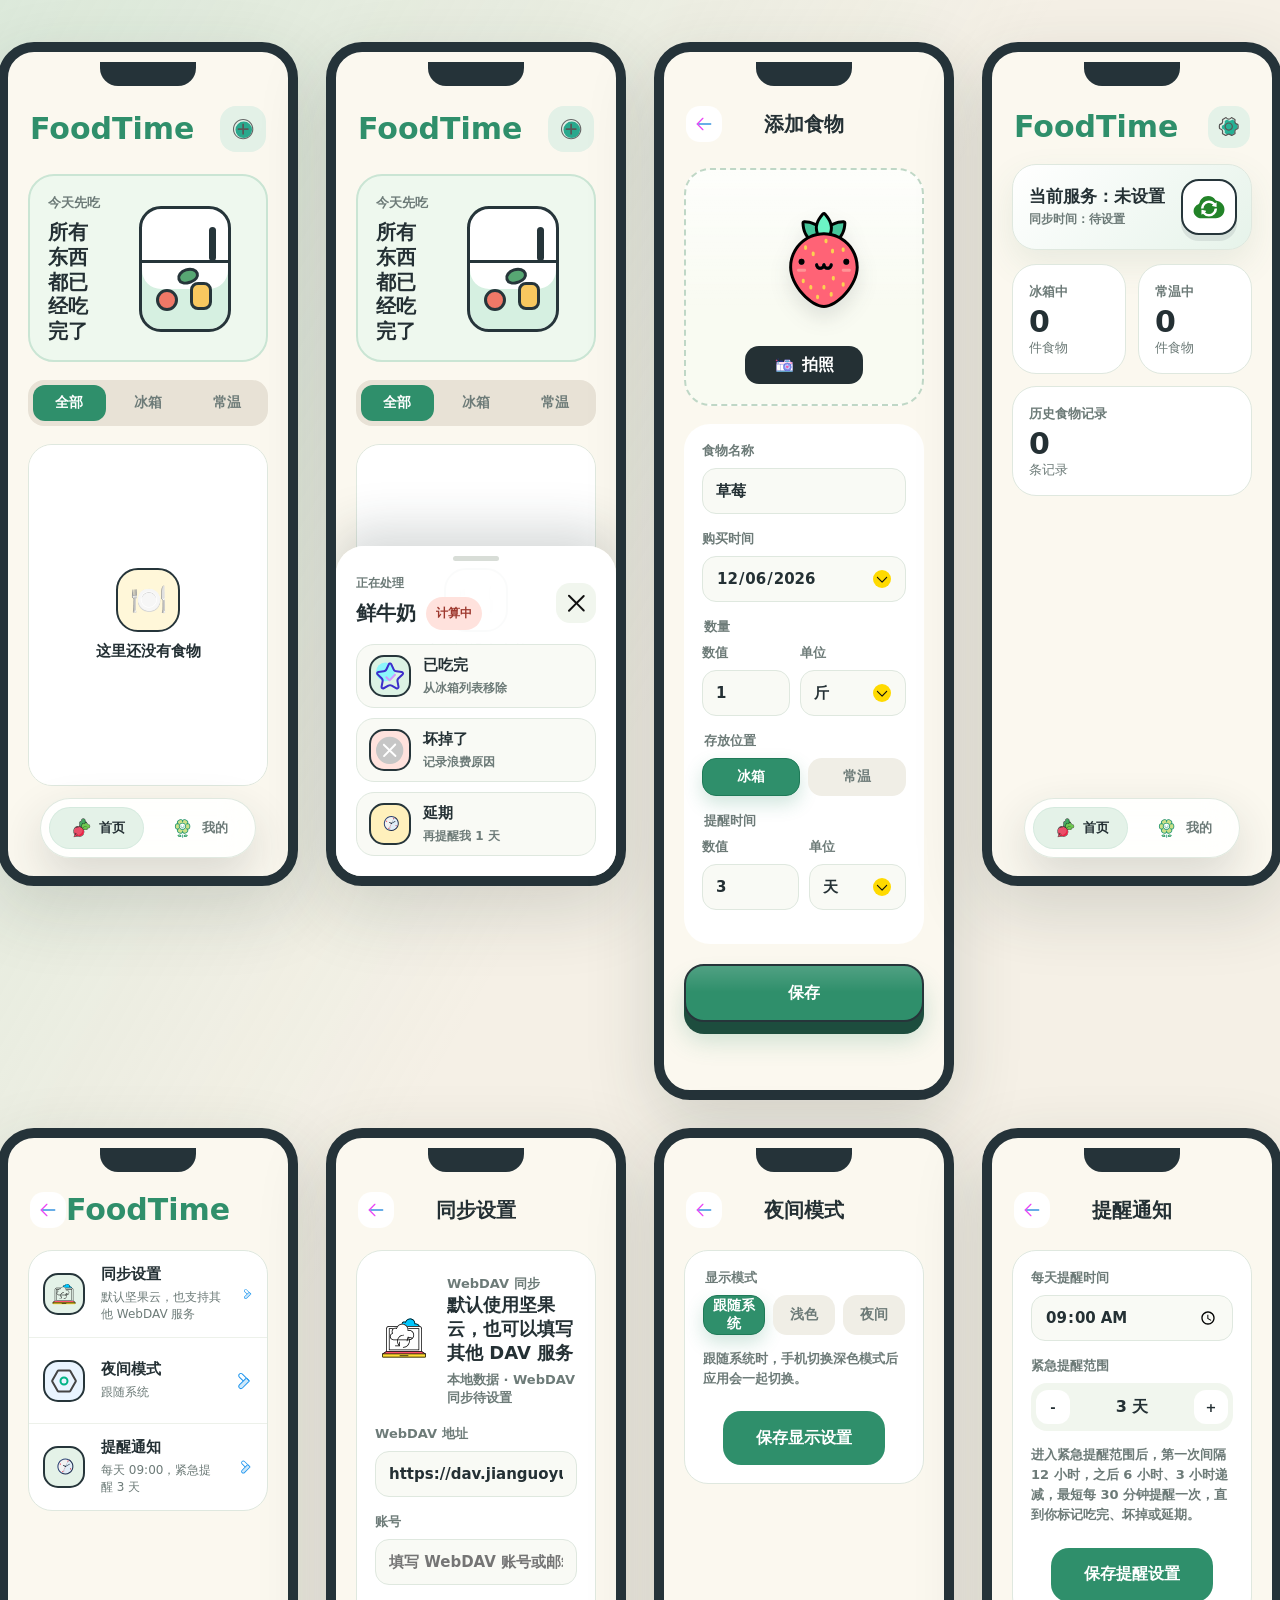
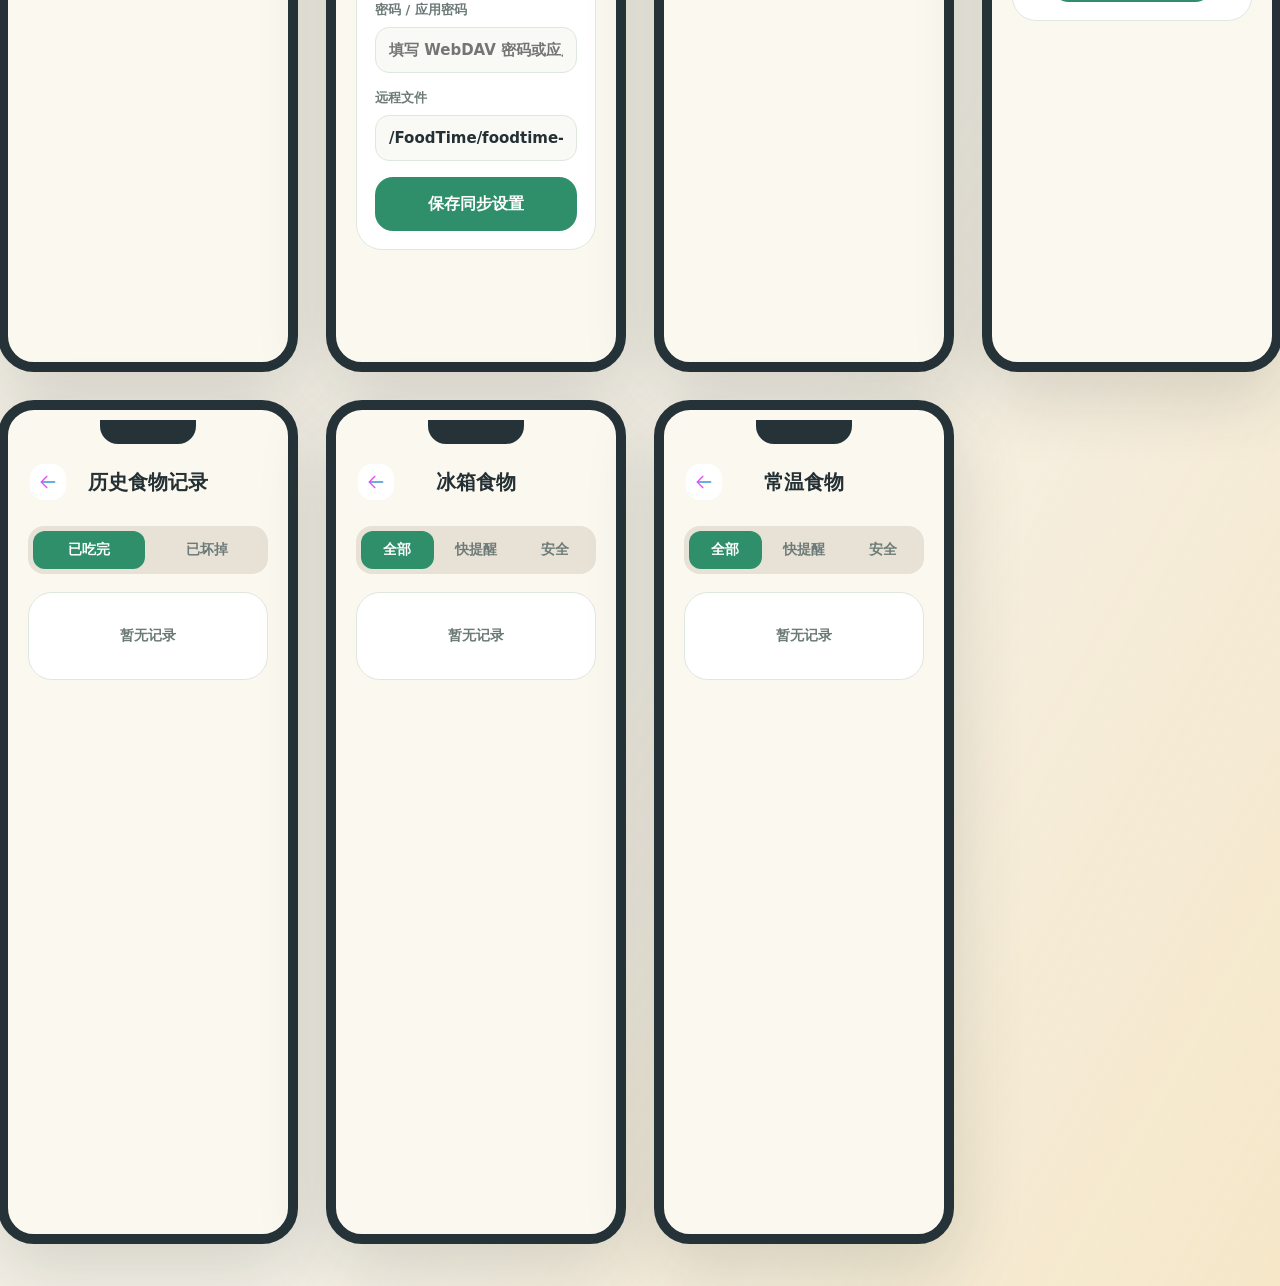
==== commit 2556338a: "1" ====
--- a/index.html
+++ b/index.html
@@ -21,7 +21,7 @@
         <section class="hero-panel">
           <div class="hero-copy">
             <p>今天先吃</p>
-            <strong>所有东西都已经吃完</strong>
+            <strong>所有东西都已经吃完了</strong>
           </div>
           <div class="fridge-illustration" aria-hidden="true">
             <div class="fridge-door">
@@ -65,7 +65,7 @@
         <section class="hero-panel">
           <div class="hero-copy">
             <p>今天先吃</p>
-            <strong>所有东西都已经吃完</strong>
+            <strong>所有东西都已经吃完了</strong>
           </div>
           <div class="fridge-illustration" aria-hidden="true">
             <div class="fridge-door">
@@ -166,7 +166,7 @@
             <legend>数量</legend>
             <div class="quantity-grid">
               <label>
-                数量
+                数值
                 <input class="quantity-input" value="1" inputmode="decimal" aria-label="数量" />
               </label>
               <label>
@@ -189,14 +189,24 @@
               <button type="button">常温</button>
             </div>
           </fieldset>
-          <label>
-            几天后提醒
-            <div class="stepper">
-              <button type="button">-</button>
-              <strong>3 天</strong>
-              <button type="button">+</button>
-            </div>
-          </label>
+          <fieldset>
+            <legend>提醒时间</legend>
+            <div class="quantity-grid reminder-grid">
+              <label>
+                数值
+                <input class="reminder-input" value="3" inputmode="decimal" aria-label="提醒数值" />
+              </label>
+              <label>
+                单位
+                <select aria-label="提醒单位">
+                  <option>小时</option>
+                  <option>分钟</option>
+                  <option selected>天</option>
+                  <option>月</option>
+                </select>
+              </label>
+            </div>
+          </fieldset>
         </form>
 
         <button class="primary-action">保存</button>
@@ -247,26 +257,22 @@
       </section>
 
       <section class="phone phone-profile" aria-label="我的界面">
-        <header class="sub-header profile-header">
-          <span></span>
-          <p class="eyebrow">FoodTime</p>
+        <header class="app-header profile-header">
+          <div>
+            <p class="eyebrow">FoodTime</p>
+          </div>
           <button class="settings-button" aria-label="设置">
-            <img class="settings-icon-img" src="icons/settings.svg" alt="" />
+            <img class="settings-icon-img" src="icons/settings-provided.svg" alt="" />
           </button>
         </header>
 
         <section class="profile-sync-card sync-entry" aria-label="同步状态">
-          <div class="sync-card-icon" aria-hidden="true">
-            <img class="sync-icon-img" src="icons/sync.svg" alt="" />
-          </div>
           <div class="sync-card-copy">
-            <span>同步</span>
             <strong class="sync-service-text">当前服务：未设置</strong>
             <p class="sync-time-text">同步时间：未同步</p>
           </div>
           <button class="sync-now-button" type="button" aria-label="立即同步">
-            <img class="sync-button-icon" src="icons/sync.svg" alt="" />
-            <span>同步</span>
+            <img class="sync-button-icon" src="icons/sync-cloud-provided.svg" alt="" />
           </button>
         </section>
 
--- a/styles.css
+++ b/styles.css
@@ -17,7 +17,8 @@
     Inter, "PingFang SC", "Microsoft YaHei", system-ui, -apple-system, sans-serif;
 }
 
-html.theme-dark {
+html.theme-dark,
+html.theme-system-dark {
   --ink: #edf5f1;
   --muted: #a8bbb4;
   --line: #31443d;
@@ -141,7 +142,7 @@
 }
 
 .sub-header h1 {
-  font-size: 22px;
+  font-size: 20px;
 }
 
 .sub-header > span:last-child {
@@ -179,7 +180,7 @@
   height: 30px;
   border: 0;
   border-radius: 0;
-  background: url("icons/add.svg") center / contain no-repeat;
+  background: url("icons/add-provided.svg") center / contain no-repeat;
 }
 
 .back-button {
@@ -222,7 +223,7 @@
 .reminder-hero strong,
 .preview-card strong {
   display: block;
-  font-size: 22px;
+  font-size: 20px;
   line-height: 1.24;
   letter-spacing: 0;
 }
@@ -370,16 +371,16 @@
   display: grid;
   place-items: center;
   flex: 0 0 auto;
-  width: 54px;
-  height: 54px;
+  width: 50px;
+  height: 50px;
   margin-right: 0;
   border: 2px solid #26353a;
-  border-radius: 18px;
+  border-radius: 17px;
   overflow: hidden;
   background-color: #ffffff;
   background-position: center;
   background-repeat: no-repeat;
-  background-size: 40px 40px;
+  background-size: 36px 36px;
 }
 
 .photo-thumb img {
@@ -393,12 +394,13 @@
 }
 
 .icon-thumb img {
-  width: 38px;
-  height: 38px;
+  width: 35px;
+  height: 35px;
   object-fit: contain;
 }
 
 .icon-thumb span {
+  display: none;
   position: absolute;
   right: 4px;
   bottom: 3px;
@@ -456,7 +458,7 @@
 .food-info h2,
 .setting-row h2 {
   margin: 0 0 5px;
-  font-size: 16px;
+  font-size: 15px;
   letter-spacing: 0;
 }
 
@@ -464,13 +466,13 @@
 .setting-row p {
   margin: 0;
   color: var(--muted);
-  font-size: 13px;
+  font-size: 12px;
 }
 
 .food-state {
   padding: 8px 10px;
   border-radius: 999px;
-  font-size: 12px;
+  font-size: 11px;
   font-weight: 900;
   white-space: nowrap;
 }
@@ -492,7 +494,7 @@
   border-radius: 16px;
   color: var(--ink);
   background: #ffffff;
-  font-size: 13px;
+  font-size: 12px;
   font-weight: 900;
 }
 
@@ -523,17 +525,38 @@
   font-weight: 900;
 }
 
+.phone-add {
+  padding-bottom: 34px;
+}
+
+.phone-add > .primary-action {
+  min-height: 58px;
+  margin-top: 20px;
+  margin-bottom: 34px;
+  border: 2px solid #26353a;
+  border-radius: 20px;
+  background:
+    linear-gradient(180deg, rgba(255, 255, 255, 0.16), transparent 48%),
+    var(--mint-dark);
+  box-shadow: 0 12px 0 #1d4d3e, 0 18px 26px rgba(47, 143, 107, 0.24);
+}
+
 .tabbar {
   position: absolute;
-  right: 0;
-  bottom: 0;
-  left: 0;
+  bottom: 18px;
+  left: 50%;
   display: grid;
   grid-template-columns: repeat(2, 1fr);
-  gap: 4px;
-  padding: 14px 18px 18px;
-  border-top: 1px solid var(--line);
-  background: rgba(255, 255, 255, 0.92);
+  gap: 8px;
+  width: calc(100% - 64px);
+  max-width: 292px;
+  padding: 8px;
+  transform: translateX(-50%);
+  border: 1px solid rgba(223, 232, 223, 0.94);
+  border-radius: 999px;
+  background: rgba(255, 255, 255, 0.88);
+  box-shadow: 0 18px 46px rgba(36, 48, 52, 0.16);
+  backdrop-filter: blur(16px);
 }
 
 .tabbar span {
@@ -541,8 +564,8 @@
   align-items: center;
   justify-content: center;
   gap: 6px;
-  min-height: 36px;
-  border-radius: 13px;
+  min-height: 42px;
+  border-radius: 999px;
   color: var(--muted);
   font-size: 13px;
   font-weight: 800;
@@ -551,22 +574,23 @@
 .tabbar span::before {
   content: "";
   display: block;
-  width: 22px;
-  height: 22px;
+  width: 24px;
+  height: 24px;
   background: var(--tab-icon) center / contain no-repeat;
 }
 
 .tabbar span:nth-child(1) {
-  --tab-icon: url("icons/fridge.svg");
+  --tab-icon: url("icons/nav-home-radish.svg");
 }
 
 .tabbar span:nth-child(2) {
-  --tab-icon: url("icons/user.svg");
+  --tab-icon: url("icons/nav-profile-active.svg");
 }
 
 .tabbar .active {
   color: var(--ink);
   background: #e4f2e8;
+  box-shadow: inset 0 0 0 1px rgba(47, 143, 107, 0.08);
 }
 
 .action-sheet {
@@ -601,13 +625,13 @@
 .action-sheet p {
   margin: 0 0 5px;
   color: var(--muted);
-  font-size: 13px;
+  font-size: 12px;
   font-weight: 800;
 }
 
 .action-sheet h2 {
   margin: 0;
-  font-size: 21px;
+  font-size: 20px;
 }
 
 .sheet-title-row {
@@ -756,46 +780,31 @@
 }
 
 .photo-area.is-icon-preview:not(.is-captured) .plate-illustration {
-  overflow: hidden;
-  border: 2px solid #26353a;
-  border-radius: 22px;
-  background:
-    radial-gradient(circle at 50% 42%, rgba(255, 255, 255, 0.9) 0 38%, transparent 39%),
-    #eff8ef;
+  overflow: visible;
+  border: 0;
+  border-radius: 0;
+  background: transparent;
 }
 
 .photo-area.is-icon-preview:not(.is-captured) .plate-illustration::before {
   content: "";
   position: absolute;
-  top: 28px;
+  top: 50%;
   left: 50%;
   z-index: 4;
-  width: 74px;
-  height: 74px;
-  transform: translateX(-50%);
+  width: 96px;
+  height: 96px;
+  transform: translate(-50%, -50%);
   background: var(--preview-icon) center / contain no-repeat;
+  filter: drop-shadow(0 10px 10px rgba(38, 53, 58, 0.12));
 }
 
 .photo-area.is-icon-preview:not(.is-captured) .plate-illustration::after {
-  content: attr(data-preview-label);
-  position: absolute;
-  right: 66px;
-  bottom: 22px;
-  left: 66px;
-  z-index: 5;
-  overflow: hidden;
-  border-radius: 999px;
-  color: #26353a;
-  background: rgba(255, 255, 255, 0.88);
-  font-size: 13px;
-  line-height: 24px;
-  font-weight: 900;
-  text-overflow: ellipsis;
-  white-space: nowrap;
+  display: none;
 }
 
 .photo-area.is-icon-preview:not(.is-captured) .plate-illustration > span {
-  opacity: 0.32;
+  display: none;
 }
 
 .plate-illustration {
@@ -1028,6 +1037,10 @@
   margin-bottom: 0;
 }
 
+.reminder-grid {
+  grid-template-columns: 1fr 1fr;
+}
+
 .chips button {
   min-height: 38px;
   border: 1px solid transparent;
@@ -1045,7 +1058,8 @@
   box-shadow: 0 8px 18px rgba(47, 143, 107, 0.22);
 }
 
-.quantity-input:focus {
+.quantity-input:focus,
+.reminder-input:focus {
   border-color: #1f7a58;
   background-color: #eef8ef;
 }
@@ -1316,7 +1330,7 @@
 .stats-grid strong {
   display: block;
   margin: 6px 0 2px;
-  font-size: 34px;
+  font-size: 30px;
   line-height: 1;
 }
 
@@ -1330,13 +1344,6 @@
   padding-bottom: 16px;
 }
 
-.profile-header > span {
-  display: block;
-  width: 42px;
-  height: 42px;
-}
-
-.profile-header .eyebrow,
 .settings-header .eyebrow {
   flex: 1;
   text-align: center;
@@ -1353,18 +1360,18 @@
 
 .settings-icon-img {
   display: block;
-  width: 26px;
-  height: 26px;
+  width: 28px;
+  height: 28px;
   object-fit: contain;
 }
 
 .profile-sync-card {
   display: grid;
-  grid-template-columns: 56px minmax(0, 1fr) 68px;
-  gap: 12px;
+  grid-template-columns: minmax(0, 1fr) 56px;
+  gap: 14px;
   align-items: center;
   margin: 0 20px 14px;
-  padding: 14px;
+  padding: 14px 14px 14px 16px;
   border: 1px solid var(--line);
   border-radius: 24px;
   background:
@@ -1373,16 +1380,6 @@
   box-shadow: 0 14px 34px rgba(64, 113, 88, 0.1);
 }
 
-.sync-card-icon {
-  display: grid;
-  width: 56px;
-  height: 56px;
-  place-items: center;
-  border: 2px solid #26353a;
-  border-radius: 18px;
-  background: #fff7d9;
-}
-
 .sync-icon-img {
   display: block;
   width: 46px;
@@ -1394,16 +1391,8 @@
   min-width: 0;
 }
 
-.sync-card-copy span {
-  display: block;
-  color: var(--mint-dark);
-  font-size: 12px;
-  font-weight: 900;
-}
-
 .sync-card-copy strong {
   display: block;
-  margin-top: 4px;
   overflow: hidden;
   font-size: 17px;
   line-height: 1.18;
@@ -1421,10 +1410,9 @@
 
 .sync-now-button {
   display: grid;
-  height: 60px;
+  width: 56px;
+  height: 56px;
   place-items: center;
-  align-content: center;
-  gap: 2px;
   border: 2px solid #26353a;
   border-radius: 18px;
   color: #26353a;
@@ -1434,14 +1422,14 @@
 
 .sync-button-icon {
   display: block;
-  width: 28px;
-  height: 28px;
+  width: 34px;
+  height: 34px;
   object-fit: contain;
 }
 
-.sync-now-button span {
-  font-size: 12px;
-  font-weight: 900;
+.sync-now-button.is-syncing {
+  background: #eef8ef;
+  transform: translateY(1px);
 }
 
 .sync-panel {
@@ -1654,20 +1642,18 @@
   gap: 10px;
   padding: 34px 20px;
   border-bottom: 0;
-  background:
-    radial-gradient(circle at 50% 42%, rgba(155, 216, 189, 0.2) 0 32%, transparent 33%),
-    #ffffff;
+  background: #ffffff;
 }
 
 .food-empty strong {
   display: grid;
-  width: 72px;
-  height: 72px;
+  width: 64px;
+  height: 64px;
   place-items: center;
   border: 2px solid #26353a;
-  border-radius: 24px;
+  border-radius: 22px;
   background: #fff7d9;
-  font-size: 34px;
+  font-size: 30px;
   line-height: 1;
 }
 
@@ -1711,48 +1697,69 @@
   background: #ffe2dd;
 }
 
-html.theme-dark body {
+html.theme-dark body,
+html.theme-system-dark body {
   background:
     linear-gradient(120deg, rgba(89, 194, 146, 0.14), transparent 38%),
     linear-gradient(300deg, rgba(120, 171, 212, 0.12), transparent 34%),
     #0b1210;
 }
 
-html.theme-dark .phone {
+html.theme-dark .phone,
+html.theme-system-dark .phone {
   border-color: #16231f;
   background: var(--paper);
 }
 
 html.theme-dark .hero-panel,
+html.theme-system-dark .hero-panel,
 html.theme-dark .food-list,
+html.theme-system-dark .food-list,
 html.theme-dark .form-panel,
+html.theme-system-dark .form-panel,
 html.theme-dark .stats-grid article,
+html.theme-system-dark .stats-grid article,
 html.theme-dark .sync-panel,
+html.theme-system-dark .sync-panel,
 html.theme-dark .setting-list,
+html.theme-system-dark .setting-list,
 html.theme-dark .history-list,
+html.theme-system-dark .history-list,
 html.theme-dark .rank-list,
+html.theme-system-dark .rank-list,
 html.theme-dark .profile-sync-card,
+html.theme-system-dark .profile-sync-card,
 html.theme-dark .action-sheet,
-html.theme-dark .history-list article {
+html.theme-system-dark .action-sheet,
+html.theme-dark .history-list article,
+html.theme-system-dark .history-list article {
   border-color: var(--line);
   background-color: var(--surface);
 }
 
 html.theme-dark input,
+html.theme-system-dark input,
 html.theme-dark select,
+html.theme-system-dark select,
 html.theme-dark .segmented,
+html.theme-system-dark .segmented,
 html.theme-dark .history-filters,
-html.theme-dark .tabbar {
+html.theme-system-dark .history-filters,
+html.theme-dark .tabbar,
+html.theme-system-dark .tabbar {
   border-color: var(--line);
   color: var(--ink);
   background-color: #1e2c28;
 }
 
-html.theme-dark .tabbar {
-  background: rgba(19, 29, 26, 0.94);
-}
-
-html.theme-dark .empty-row {
+html.theme-dark .tabbar,
+html.theme-system-dark .tabbar {
+  background: rgba(19, 29, 26, 0.86);
+  box-shadow: 0 18px 46px rgba(0, 0, 0, 0.34);
+}
+
+html.theme-dark .empty-row,
+html.theme-system-dark .empty-row {
   background: transparent;
 }
 
@@ -1795,7 +1802,8 @@
   }
 
   html.theme-system .tabbar {
-    background: rgba(19, 29, 26, 0.94);
+    background: rgba(19, 29, 26, 0.86);
+    box-shadow: 0 18px 46px rgba(0, 0, 0, 0.34);
   }
 
   html.theme-system .empty-row {
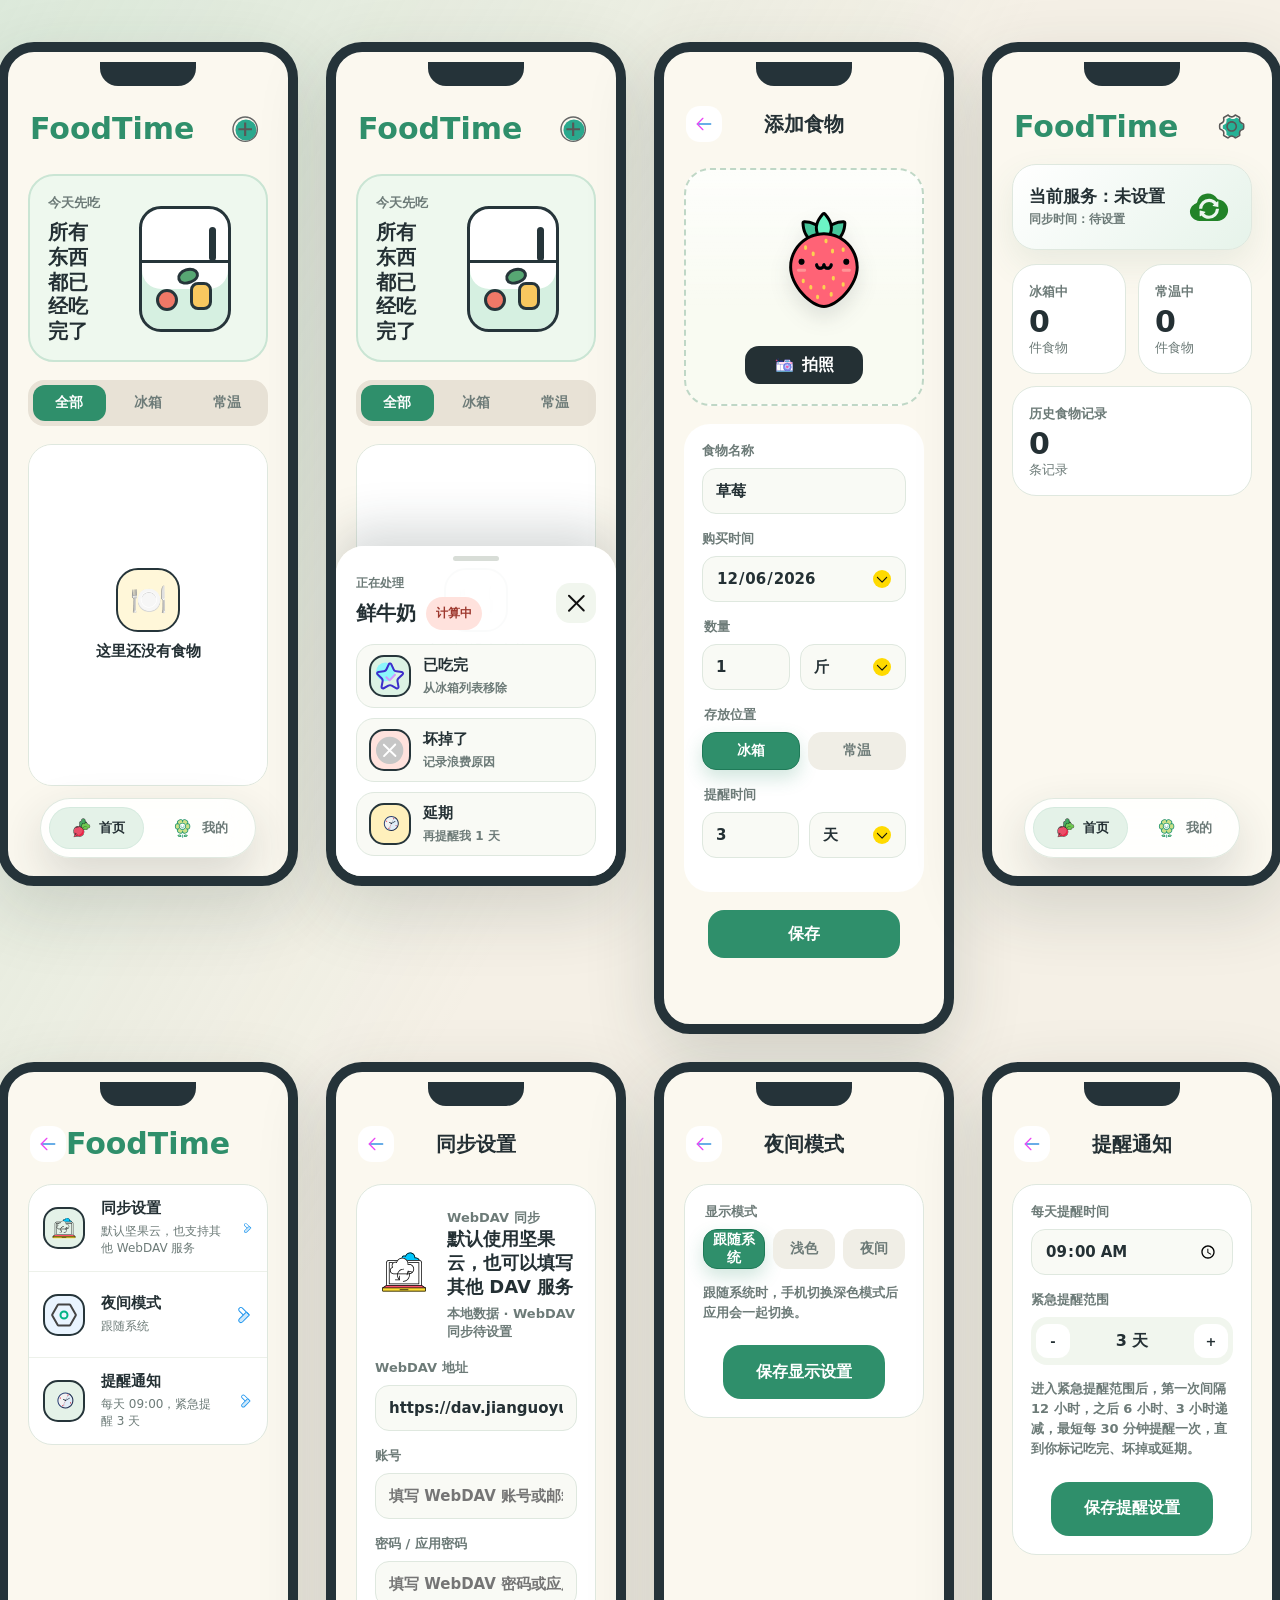
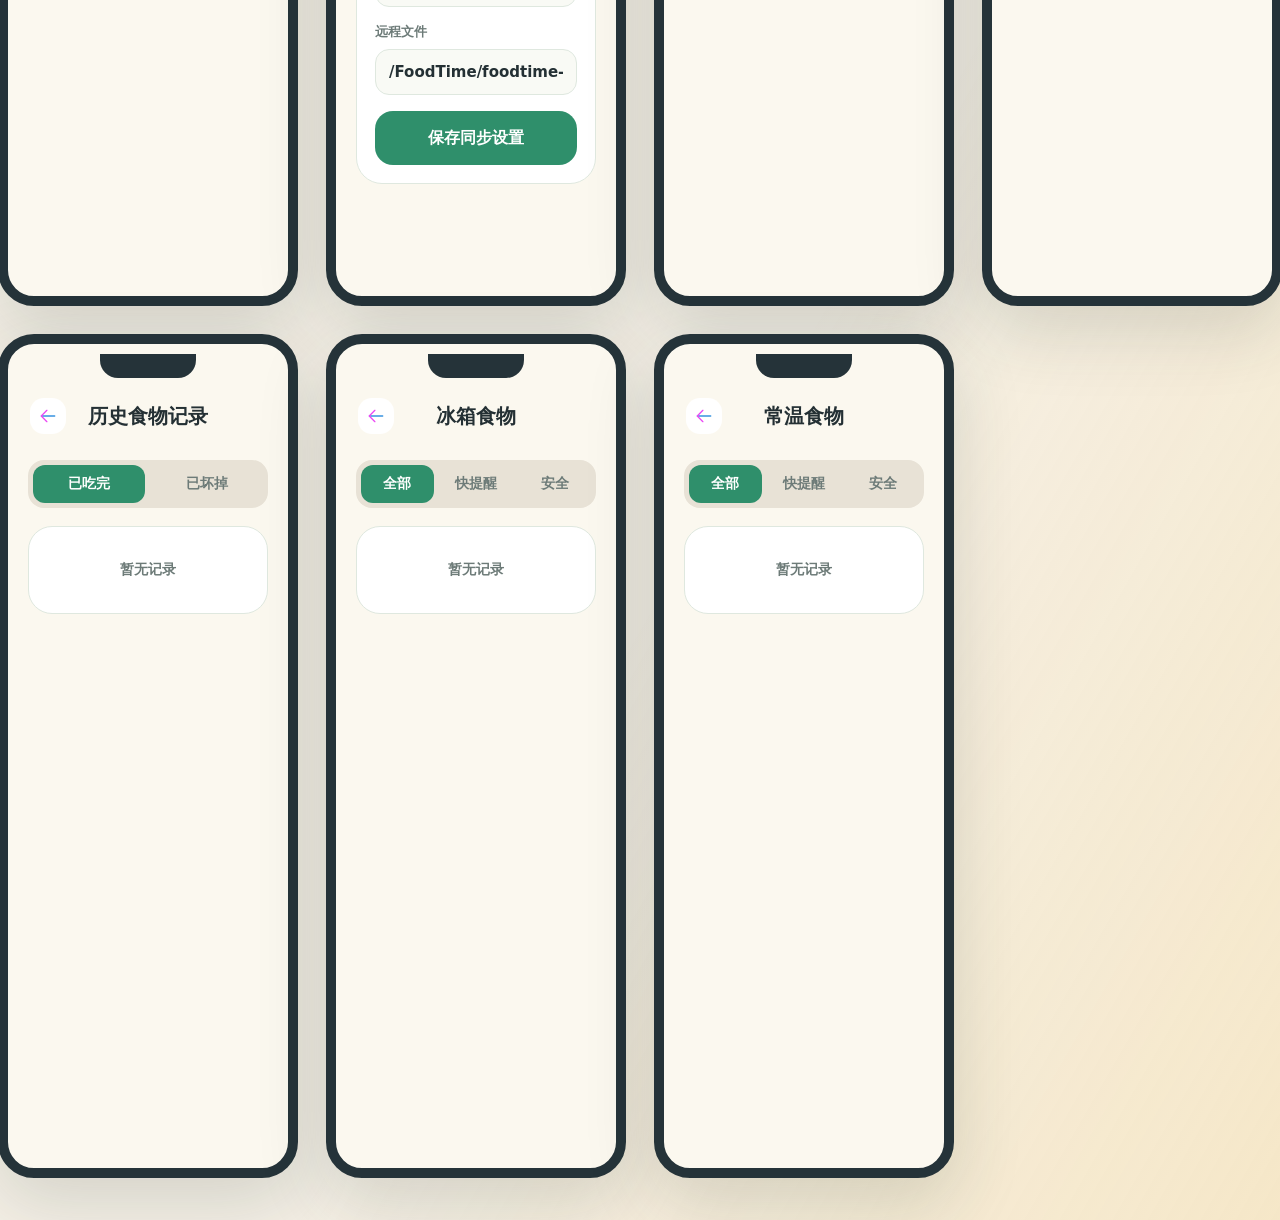
==== commit 188ddb7f: "1" ====
--- a/index.html
+++ b/index.html
@@ -166,11 +166,9 @@
             <legend>数量</legend>
             <div class="quantity-grid">
               <label>
-                数值
                 <input class="quantity-input" value="1" inputmode="decimal" aria-label="数量" />
               </label>
               <label>
-                单位
                 <select aria-label="数量单位">
                   <option selected>斤</option>
                   <option>个</option>
@@ -193,14 +191,12 @@
             <legend>提醒时间</legend>
             <div class="quantity-grid reminder-grid">
               <label>
-                数值
                 <input class="reminder-input" value="3" inputmode="decimal" aria-label="提醒数值" />
               </label>
               <label>
-                单位
                 <select aria-label="提醒单位">
+                  <option>分钟</option>
                   <option>小时</option>
-                  <option>分钟</option>
                   <option selected>天</option>
                   <option>月</option>
                 </select>
--- a/styles.css
+++ b/styles.css
@@ -165,8 +165,8 @@
   width: 46px;
   height: 46px;
   place-items: center;
-  border-radius: 16px;
-  background: #e3f1e7;
+  border-radius: 0;
+  background: transparent;
 }
 
 .plus-icon,
@@ -176,8 +176,8 @@
 }
 
 .plus-icon {
-  width: 30px;
-  height: 30px;
+  width: 38px;
+  height: 38px;
   border: 0;
   border-radius: 0;
   background: url("icons/add-provided.svg") center / contain no-repeat;
@@ -530,15 +530,13 @@
 }
 
 .phone-add > .primary-action {
-  min-height: 58px;
-  margin-top: 20px;
-  margin-bottom: 34px;
-  border: 2px solid #26353a;
-  border-radius: 20px;
-  background:
-    linear-gradient(180deg, rgba(255, 255, 255, 0.16), transparent 48%),
-    var(--mint-dark);
-  box-shadow: 0 12px 0 #1d4d3e, 0 18px 26px rgba(47, 143, 107, 0.24);
+  width: calc(100% - 88px);
+  min-height: 48px;
+  margin: 18px auto 32px;
+  border: 0;
+  border-radius: 16px;
+  background: var(--mint-dark);
+  box-shadow: none;
 }
 
 .tabbar {
@@ -1037,6 +1035,11 @@
   margin-bottom: 0;
 }
 
+.quantity-grid input,
+.quantity-grid select {
+  margin-top: 0;
+}
+
 .reminder-grid {
   grid-template-columns: 1fr 1fr;
 }
@@ -1354,14 +1357,14 @@
   width: 42px;
   height: 42px;
   place-items: center;
-  border-radius: 15px;
-  background: #e4f2e8;
+  border-radius: 0;
+  background: transparent;
 }
 
 .settings-icon-img {
   display: block;
-  width: 28px;
-  height: 28px;
+  width: 36px;
+  height: 36px;
   object-fit: contain;
 }
 
@@ -1413,22 +1416,22 @@
   width: 56px;
   height: 56px;
   place-items: center;
-  border: 2px solid #26353a;
-  border-radius: 18px;
+  border: 0;
+  border-radius: 0;
   color: #26353a;
-  background: #ffffff;
-  box-shadow: 0 6px 0 rgba(38, 53, 58, 0.1);
+  background: transparent;
+  box-shadow: none;
 }
 
 .sync-button-icon {
   display: block;
-  width: 34px;
-  height: 34px;
+  width: 42px;
+  height: 42px;
   object-fit: contain;
 }
 
 .sync-now-button.is-syncing {
-  background: #eef8ef;
+  background: transparent;
   transform: translateY(1px);
 }
 
@@ -1763,6 +1766,102 @@
   background: transparent;
 }
 
+html.theme-dark .back-button,
+html.theme-system-dark .back-button,
+html.theme-dark .sheet-close,
+html.theme-system-dark .sheet-close,
+html.theme-dark .row-action,
+html.theme-system-dark .row-action,
+html.theme-dark .sheet-actions button,
+html.theme-system-dark .sheet-actions button,
+html.theme-dark .stepper button,
+html.theme-system-dark .stepper button,
+html.theme-dark .mini-stepper button,
+html.theme-system-dark .mini-stepper button,
+html.theme-dark .restore-action,
+html.theme-system-dark .restore-action {
+  border-color: var(--line);
+  color: var(--ink);
+  background-color: #22332e;
+}
+
+html.theme-dark .icon-button,
+html.theme-system-dark .icon-button,
+html.theme-dark .settings-button,
+html.theme-system-dark .settings-button,
+html.theme-dark .sync-now-button,
+html.theme-system-dark .sync-now-button,
+html.theme-dark .sync-now-button.is-syncing,
+html.theme-system-dark .sync-now-button.is-syncing {
+  border-color: transparent;
+  color: var(--ink);
+  background-color: transparent;
+  box-shadow: none;
+}
+
+html.theme-dark .segmented button,
+html.theme-system-dark .segmented button,
+html.theme-dark .chips button,
+html.theme-system-dark .chips button,
+html.theme-dark .history-filters button,
+html.theme-system-dark .history-filters button,
+html.theme-dark .tabbar span,
+html.theme-system-dark .tabbar span {
+  color: var(--muted);
+  background-color: transparent;
+}
+
+html.theme-dark .segmented .active,
+html.theme-system-dark .segmented .active,
+html.theme-dark .chips .active,
+html.theme-system-dark .chips .active,
+html.theme-dark .theme-options button.active,
+html.theme-system-dark .theme-options button.active,
+html.theme-dark .history-filters .active,
+html.theme-system-dark .history-filters .active {
+  border-color: #59c292;
+  color: #07110e;
+  background-color: #78d6a8;
+}
+
+html.theme-dark .tabbar .active,
+html.theme-system-dark .tabbar .active {
+  color: #07110e;
+  background-color: #78d6a8;
+  box-shadow: none;
+}
+
+html.theme-dark .primary-action,
+html.theme-system-dark .primary-action,
+html.theme-dark .photo-area > button,
+html.theme-system-dark .photo-area > button,
+html.theme-dark .photo-area.is-captured button,
+html.theme-system-dark .photo-area.is-captured button {
+  color: #07110e;
+  background-color: #78d6a8;
+}
+
+html.theme-dark .phone-add > .primary-action,
+html.theme-system-dark .phone-add > .primary-action {
+  border-color: transparent;
+  background: #78d6a8;
+  box-shadow: none;
+}
+
+html.theme-dark .stepper button:active,
+html.theme-system-dark .stepper button:active,
+html.theme-dark .mini-stepper button:active,
+html.theme-system-dark .mini-stepper button:active {
+  color: #07110e;
+  background-color: #78d6a8;
+}
+
+html.theme-dark .sync-now-button.is-syncing,
+html.theme-system-dark .sync-now-button.is-syncing {
+  color: #07110e;
+  background-color: #78d6a8;
+}
+
 @media (prefers-color-scheme: dark) {
   html.theme-system body {
     background:
@@ -1809,6 +1908,75 @@
   html.theme-system .empty-row {
     background: transparent;
   }
+
+  html.theme-system .back-button,
+  html.theme-system .sheet-close,
+  html.theme-system .row-action,
+  html.theme-system .sheet-actions button,
+  html.theme-system .stepper button,
+  html.theme-system .mini-stepper button,
+  html.theme-system .restore-action {
+    border-color: var(--line);
+    color: var(--ink);
+    background-color: #22332e;
+  }
+
+  html.theme-system .icon-button,
+  html.theme-system .settings-button,
+  html.theme-system .sync-now-button,
+  html.theme-system .sync-now-button.is-syncing {
+    border-color: transparent;
+    color: var(--ink);
+    background-color: transparent;
+    box-shadow: none;
+  }
+
+  html.theme-system .segmented button,
+  html.theme-system .chips button,
+  html.theme-system .history-filters button,
+  html.theme-system .tabbar span {
+    color: var(--muted);
+    background-color: transparent;
+  }
+
+  html.theme-system .segmented .active,
+  html.theme-system .chips .active,
+  html.theme-system .theme-options button.active,
+  html.theme-system .history-filters .active {
+    border-color: #59c292;
+    color: #07110e;
+    background-color: #78d6a8;
+  }
+
+  html.theme-system .tabbar .active {
+    color: #07110e;
+    background-color: #78d6a8;
+    box-shadow: none;
+  }
+
+  html.theme-system .primary-action,
+  html.theme-system .photo-area > button,
+  html.theme-system .photo-area.is-captured button {
+    color: #07110e;
+    background-color: #78d6a8;
+  }
+
+  html.theme-system .phone-add > .primary-action {
+    border-color: transparent;
+    background: #78d6a8;
+    box-shadow: none;
+  }
+
+  html.theme-system .stepper button:active,
+  html.theme-system .mini-stepper button:active {
+    color: #07110e;
+    background-color: #78d6a8;
+  }
+
+  html.theme-system .sync-now-button.is-syncing {
+    color: #07110e;
+    background-color: #78d6a8;
+  }
 }
 
 .restore-action {
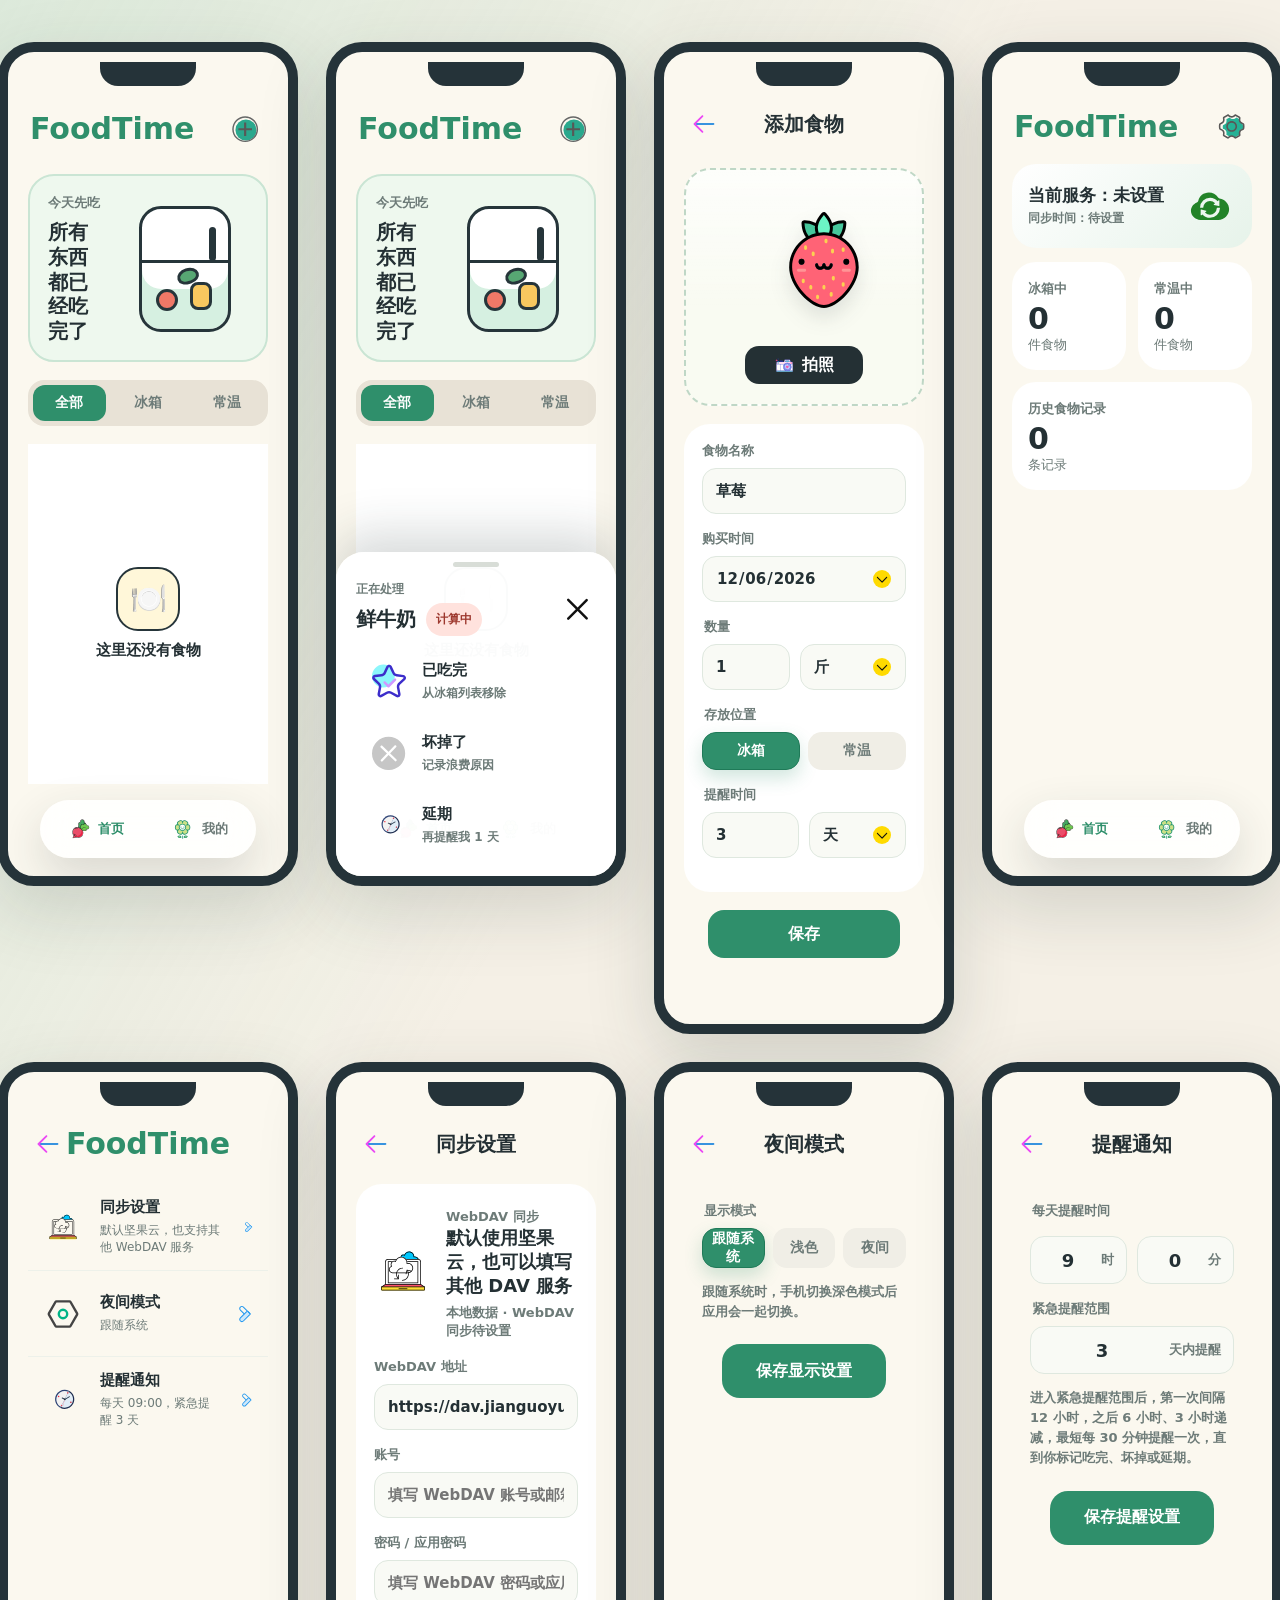
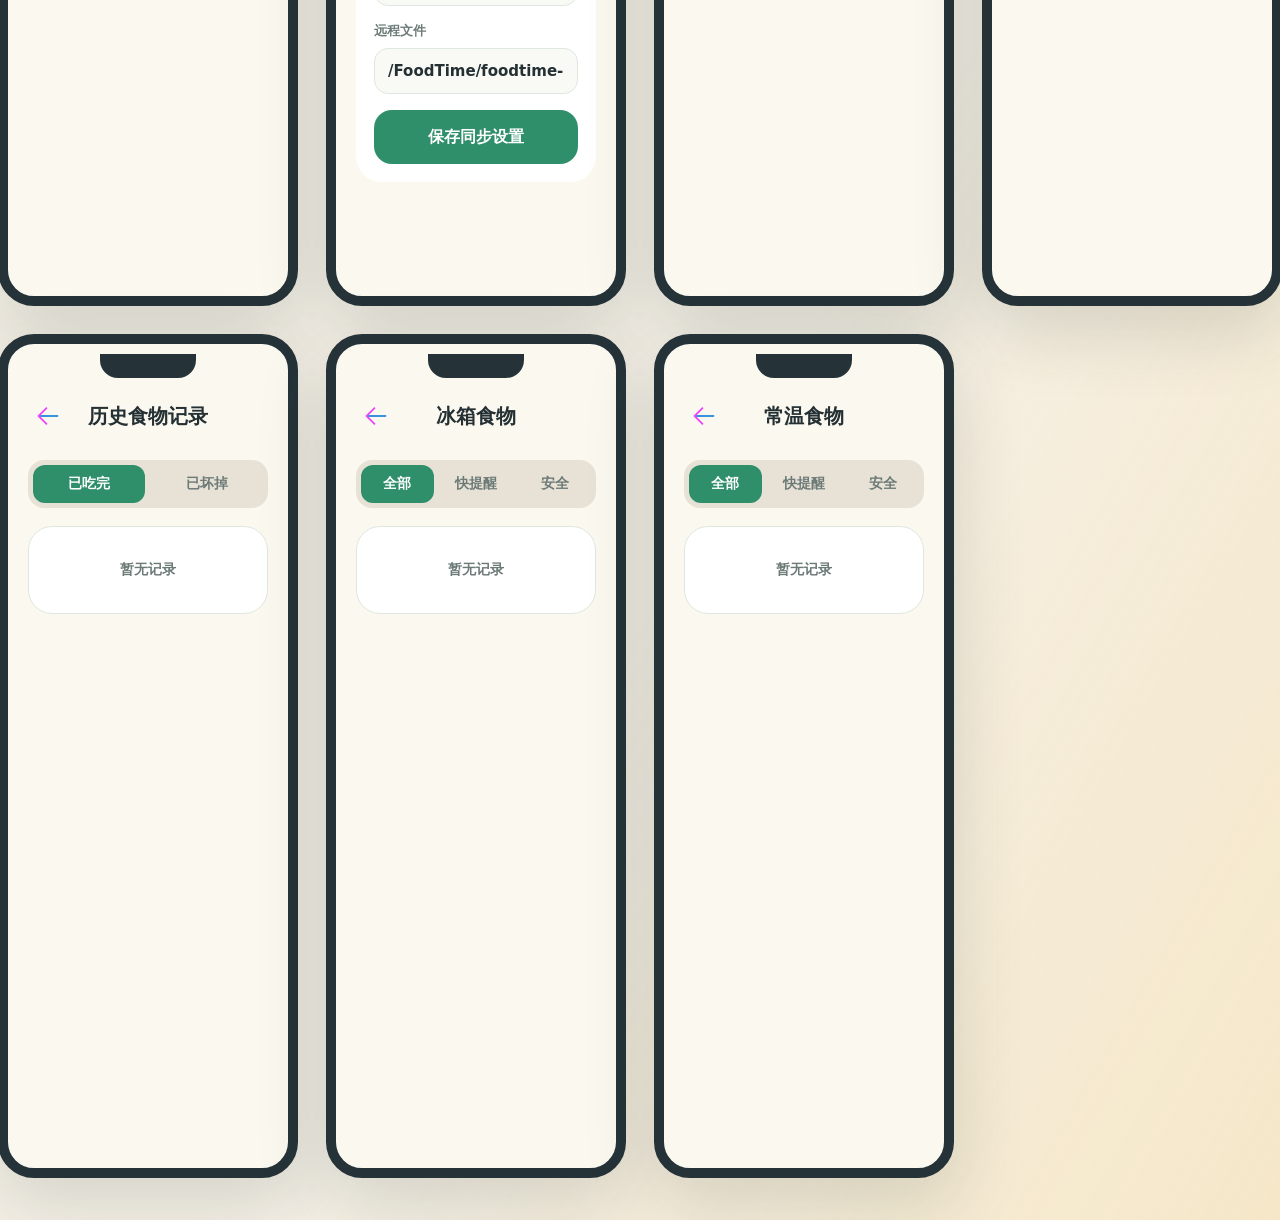
==== commit a2ff2522: "1" ====
--- a/index.html
+++ b/index.html
@@ -4,7 +4,7 @@
     <meta charset="UTF-8" />
     <meta name="viewport" content="width=device-width, initial-scale=1.0" />
     <title>FoodTime 食物期限管理原型</title>
-    <link rel="stylesheet" href="styles.css" />
+    <link rel="stylesheet" href="styles.css?v=20260706" />
   </head>
   <body>
     <main class="board" aria-label="FoodTime static app prototype">
@@ -398,18 +398,26 @@
         </header>
 
         <section class="setting-list settings-form">
-          <label>
-            每天提醒时间
-            <input type="time" value="09:00" aria-label="每天提醒时间" />
-          </label>
-          <label>
-            紧急提醒范围
-            <div class="stepper emergency-stepper">
-              <button type="button">-</button>
-              <strong>3 天</strong>
-              <button type="button">+</button>
-            </div>
-          </label>
+          <fieldset>
+            <legend>每天提醒时间</legend>
+            <div class="notification-input-grid">
+              <label>
+                <input type="number" value="9" min="0" max="23" inputmode="numeric" aria-label="提醒小时" />
+                <span>时</span>
+              </label>
+              <label>
+                <input type="number" value="0" min="0" max="59" inputmode="numeric" aria-label="提醒分钟" />
+                <span>分</span>
+              </label>
+            </div>
+          </fieldset>
+          <fieldset>
+            <legend>紧急提醒范围</legend>
+            <label class="inline-number-field">
+              <input type="number" value="3" min="1" max="30" inputmode="numeric" aria-label="紧急提醒天数" />
+              <span>天内提醒</span>
+            </label>
+          </fieldset>
           <p class="settings-hint">进入紧急提醒范围后，第一次间隔 12 小时，之后 6 小时、3 小时递减，最短每 30 分钟提醒一次，直到你标记吃完、坏掉或延期。</p>
           <button class="primary-action notification-save-action">保存提醒设置</button>
         </section>
@@ -545,6 +553,6 @@
         </section>
       </section>
     </main>
-    <script src="app.js"></script>
+    <script src="app.js?v=20260706"></script>
   </body>
 </html>
--- a/styles.css
+++ b/styles.css
@@ -187,14 +187,14 @@
   width: 36px;
   height: 36px;
   border: 0;
-  border-radius: 14px;
-  background: #ffffff;
+  border-radius: 0;
+  background: transparent;
 }
 
 .back-button::before {
   content: "";
   position: absolute;
-  inset: 8px;
+  inset: 4px;
   background: url("icons/back.svg") center / contain no-repeat;
 }
 
@@ -332,10 +332,10 @@
 .food-list,
 .setting-list {
   margin: 0 20px;
-  overflow: hidden;
-  border: 1px solid var(--line);
-  border-radius: 24px;
-  background: #ffffff;
+  overflow: visible;
+  border: 0;
+  border-radius: 0;
+  background: transparent;
 }
 
 .food-list.is-empty {
@@ -374,13 +374,18 @@
   width: 50px;
   height: 50px;
   margin-right: 0;
-  border: 2px solid #26353a;
-  border-radius: 17px;
-  overflow: hidden;
-  background-color: #ffffff;
+  border: 0;
+  border-radius: 0;
+  overflow: visible;
+  background-color: transparent;
   background-position: center;
   background-repeat: no-repeat;
-  background-size: 36px 36px;
+  background-size: 42px 42px;
+}
+
+.photo-thumb {
+  overflow: hidden;
+  border-radius: 14px;
 }
 
 .photo-thumb img {
@@ -390,12 +395,13 @@
 }
 
 .icon-thumb {
-  background-image: none;
+  background-color: transparent;
+  background-image: none !important;
 }
 
 .icon-thumb img {
-  width: 35px;
-  height: 35px;
+  width: 44px;
+  height: 44px;
   object-fit: contain;
 }
 
@@ -430,23 +436,23 @@
 }
 
 .milk {
-  background-color: #e7f7fb;
+  background-color: transparent;
   background-image: url("icons/food-milk.svg");
 }
 
 .berry {
-  background-color: #ffe9e7;
+  background-color: transparent;
   background-image: url("icons/food-berry.svg");
 }
 
 .chicken {
-  background-color: #fff2d7;
+  background-color: transparent;
   background-image: url("icons/food-meat.svg");
 }
 
 .bread-thumb,
 .food-thumb.bread {
-  background-color: #fff2d7;
+  background-color: transparent;
   background-image: url("icons/food-bread.svg");
 }
 
@@ -490,10 +496,10 @@
   width: 62px;
   min-height: 40px;
   padding: 0;
-  border: 1px solid #dbe6dd;
-  border-radius: 16px;
+  border: 0;
+  border-radius: 0;
   color: var(--ink);
-  background: #ffffff;
+  background: transparent;
   font-size: 12px;
   font-weight: 900;
 }
@@ -550,7 +556,7 @@
   max-width: 292px;
   padding: 8px;
   transform: translateX(-50%);
-  border: 1px solid rgba(223, 232, 223, 0.94);
+  border: 0;
   border-radius: 999px;
   background: rgba(255, 255, 255, 0.88);
   box-shadow: 0 18px 46px rgba(36, 48, 52, 0.16);
@@ -586,9 +592,9 @@
 }
 
 .tabbar .active {
-  color: var(--ink);
-  background: #e4f2e8;
-  box-shadow: inset 0 0 0 1px rgba(47, 143, 107, 0.08);
+  color: var(--mint-dark);
+  background: transparent;
+  box-shadow: none;
 }
 
 .action-sheet {
@@ -655,14 +661,14 @@
   width: 40px;
   height: 40px;
   place-items: center;
-  border-radius: 14px;
-  background: #f1f6ee;
+  border-radius: 0;
+  background: transparent;
 }
 
 .close-icon {
   display: block;
-  width: 24px;
-  height: 24px;
+  width: 30px;
+  height: 30px;
   background: url("icons/close.svg") center / contain no-repeat;
 }
 
@@ -678,10 +684,10 @@
   align-items: center;
   min-height: 62px;
   padding: 10px 12px;
-  border: 1px solid var(--line);
-  border-radius: 18px;
+  border: 0;
+  border-radius: 0;
   color: var(--ink);
-  background: #f9faf5;
+  background: transparent;
   text-align: left;
 }
 
@@ -703,25 +709,25 @@
   grid-row: span 2;
   width: 42px;
   height: 42px;
-  border: 2px solid #26353a;
-  border-radius: 15px;
+  border: 0;
+  border-radius: 0;
   background-position: center;
   background-repeat: no-repeat;
-  background-size: 28px 28px;
+  background-size: 34px 34px;
 }
 
 .sheet-icon.eaten {
-  background-color: #dcf2e4;
+  background-color: transparent;
   background-image: url("icons/action-done.svg");
 }
 
 .sheet-icon.spoiled {
-  background-color: #ffe2dd;
+  background-color: transparent;
   background-image: url("icons/action-bad.svg");
 }
 
 .sheet-icon.delay {
-  background-color: #fff0bc;
+  background-color: transparent;
   background-image: url("icons/action-delay.svg");
 }
 
@@ -1000,6 +1006,16 @@
   font-weight: 800;
 }
 
+input[type="number"] {
+  appearance: textfield;
+}
+
+input[type="number"]::-webkit-inner-spin-button,
+input[type="number"]::-webkit-outer-spin-button {
+  margin: 0;
+  appearance: none;
+}
+
 select,
 input[type="date"] {
   appearance: none;
@@ -1065,6 +1081,47 @@
 .reminder-input:focus {
   border-color: #1f7a58;
   background-color: #eef8ef;
+}
+
+.notification-input-grid {
+  display: grid;
+  grid-template-columns: repeat(2, minmax(0, 1fr));
+  gap: 10px;
+  margin-top: 8px;
+}
+
+.notification-input-grid label,
+.inline-number-field {
+  display: grid;
+  grid-template-columns: minmax(0, 1fr) auto;
+  align-items: center;
+  column-gap: 8px;
+  min-height: 48px;
+  margin: 0;
+  padding: 0 12px;
+  border: 1px solid var(--line);
+  border-radius: 14px;
+  color: var(--ink);
+  background: #f9faf5;
+}
+
+.notification-input-grid input,
+.inline-number-field input {
+  min-height: 44px;
+  margin: 0;
+  padding: 0;
+  border: 0;
+  color: inherit;
+  background: transparent;
+  font-size: 18px;
+  text-align: center;
+}
+
+.notification-input-grid span,
+.inline-number-field span {
+  color: var(--muted);
+  font-size: 13px;
+  font-weight: 900;
 }
 
 .stepper,
@@ -1311,7 +1368,7 @@
 }
 
 .stats-grid article {
-  border: 1px solid var(--line);
+  border: 0;
   border-radius: 24px;
   background: #ffffff;
 }
@@ -1375,12 +1432,12 @@
   align-items: center;
   margin: 0 20px 14px;
   padding: 14px 14px 14px 16px;
-  border: 1px solid var(--line);
+  border: 0;
   border-radius: 24px;
   background:
     linear-gradient(135deg, rgba(255, 255, 255, 0.94), rgba(228, 242, 232, 0.92)),
     #ffffff;
-  box-shadow: 0 14px 34px rgba(64, 113, 88, 0.1);
+  box-shadow: none;
 }
 
 .sync-icon-img {
@@ -1437,7 +1494,7 @@
 
 .sync-panel {
   margin: 0 20px 18px;
-  border: 1px solid var(--line);
+  border: 0;
   border-radius: 26px;
   background: #ffffff;
 }
@@ -1473,12 +1530,12 @@
   flex: 0 0 auto;
   width: 42px;
   height: 42px;
-  border: 2px solid #26353a;
-  border-radius: 15px;
-  background-color: #e4f2e8;
+  border: 0;
+  border-radius: 0;
+  background-color: transparent;
   background-position: center;
   background-repeat: no-repeat;
-  background-size: 30px 30px;
+  background-size: 36px 36px;
 }
 
 .cloud-dot {
@@ -1486,7 +1543,7 @@
 }
 
 .theme-dot {
-  background-color: #e9f4ff;
+  background-color: transparent;
   background-image: url("icons/settings.svg");
 }
 
@@ -1740,10 +1797,27 @@
   background-color: var(--surface);
 }
 
+html.theme-dark .profile-sync-card,
+html.theme-system-dark .profile-sync-card {
+  color: var(--ink);
+  background: #182521;
+}
+
+html.theme-dark .sync-card-copy p,
+html.theme-system-dark .sync-card-copy p,
+html.theme-dark .settings-hint,
+html.theme-system-dark .settings-hint {
+  color: var(--muted);
+}
+
 html.theme-dark input,
 html.theme-system-dark input,
 html.theme-dark select,
 html.theme-system-dark select,
+html.theme-dark .notification-input-grid label,
+html.theme-system-dark .notification-input-grid label,
+html.theme-dark .inline-number-field,
+html.theme-system-dark .inline-number-field,
 html.theme-dark .segmented,
 html.theme-system-dark .segmented,
 html.theme-dark .history-filters,
@@ -1755,6 +1829,14 @@
   background-color: #1e2c28;
 }
 
+html.theme-dark .notification-input-grid input,
+html.theme-system-dark .notification-input-grid input,
+html.theme-dark .inline-number-field input,
+html.theme-system-dark .inline-number-field input {
+  border-color: transparent;
+  background: transparent;
+}
+
 html.theme-dark .tabbar,
 html.theme-system-dark .tabbar {
   background: rgba(19, 29, 26, 0.86);
@@ -1764,6 +1846,13 @@
 html.theme-dark .empty-row,
 html.theme-system-dark .empty-row {
   background: transparent;
+}
+
+html.theme-dark .food-list,
+html.theme-system-dark .food-list,
+html.theme-dark .setting-list,
+html.theme-system-dark .setting-list {
+  background-color: transparent;
 }
 
 html.theme-dark .back-button,
@@ -1785,6 +1874,19 @@
   background-color: #22332e;
 }
 
+html.theme-dark .back-button,
+html.theme-system-dark .back-button,
+html.theme-dark .sheet-close,
+html.theme-system-dark .sheet-close,
+html.theme-dark .row-action,
+html.theme-system-dark .row-action,
+html.theme-dark .sheet-actions button,
+html.theme-system-dark .sheet-actions button {
+  border-color: transparent;
+  background-color: transparent;
+  box-shadow: none;
+}
+
 html.theme-dark .icon-button,
 html.theme-system-dark .icon-button,
 html.theme-dark .settings-button,
@@ -1826,8 +1928,8 @@
 
 html.theme-dark .tabbar .active,
 html.theme-system-dark .tabbar .active {
-  color: #07110e;
-  background-color: #78d6a8;
+  color: #78d6a8;
+  background-color: transparent;
   box-shadow: none;
 }
 
@@ -1858,8 +1960,8 @@
 
 html.theme-dark .sync-now-button.is-syncing,
 html.theme-system-dark .sync-now-button.is-syncing {
-  color: #07110e;
-  background-color: #78d6a8;
+  color: var(--ink);
+  background-color: transparent;
 }
 
 @media (prefers-color-scheme: dark) {
@@ -1890,8 +1992,20 @@
     background-color: var(--surface);
   }
 
+  html.theme-system .profile-sync-card {
+    color: var(--ink);
+    background: #182521;
+  }
+
+  html.theme-system .sync-card-copy p,
+  html.theme-system .settings-hint {
+    color: var(--muted);
+  }
+
   html.theme-system input,
   html.theme-system select,
+  html.theme-system .notification-input-grid label,
+  html.theme-system .inline-number-field,
   html.theme-system .segmented,
   html.theme-system .history-filters,
   html.theme-system .tabbar {
@@ -1900,6 +2014,12 @@
     background-color: #1e2c28;
   }
 
+  html.theme-system .notification-input-grid input,
+  html.theme-system .inline-number-field input {
+    border-color: transparent;
+    background: transparent;
+  }
+
   html.theme-system .tabbar {
     background: rgba(19, 29, 26, 0.86);
     box-shadow: 0 18px 46px rgba(0, 0, 0, 0.34);
@@ -1907,6 +2027,11 @@
 
   html.theme-system .empty-row {
     background: transparent;
+  }
+
+  html.theme-system .food-list,
+  html.theme-system .setting-list {
+    background-color: transparent;
   }
 
   html.theme-system .back-button,
@@ -1921,6 +2046,15 @@
     background-color: #22332e;
   }
 
+  html.theme-system .back-button,
+  html.theme-system .sheet-close,
+  html.theme-system .row-action,
+  html.theme-system .sheet-actions button {
+    border-color: transparent;
+    background-color: transparent;
+    box-shadow: none;
+  }
+
   html.theme-system .icon-button,
   html.theme-system .settings-button,
   html.theme-system .sync-now-button,
@@ -1949,8 +2083,8 @@
   }
 
   html.theme-system .tabbar .active {
-    color: #07110e;
-    background-color: #78d6a8;
+    color: #78d6a8;
+    background-color: transparent;
     box-shadow: none;
   }
 
@@ -1974,8 +2108,8 @@
   }
 
   html.theme-system .sync-now-button.is-syncing {
-    color: #07110e;
-    background-color: #78d6a8;
+    color: var(--ink);
+    background-color: transparent;
   }
 }
 
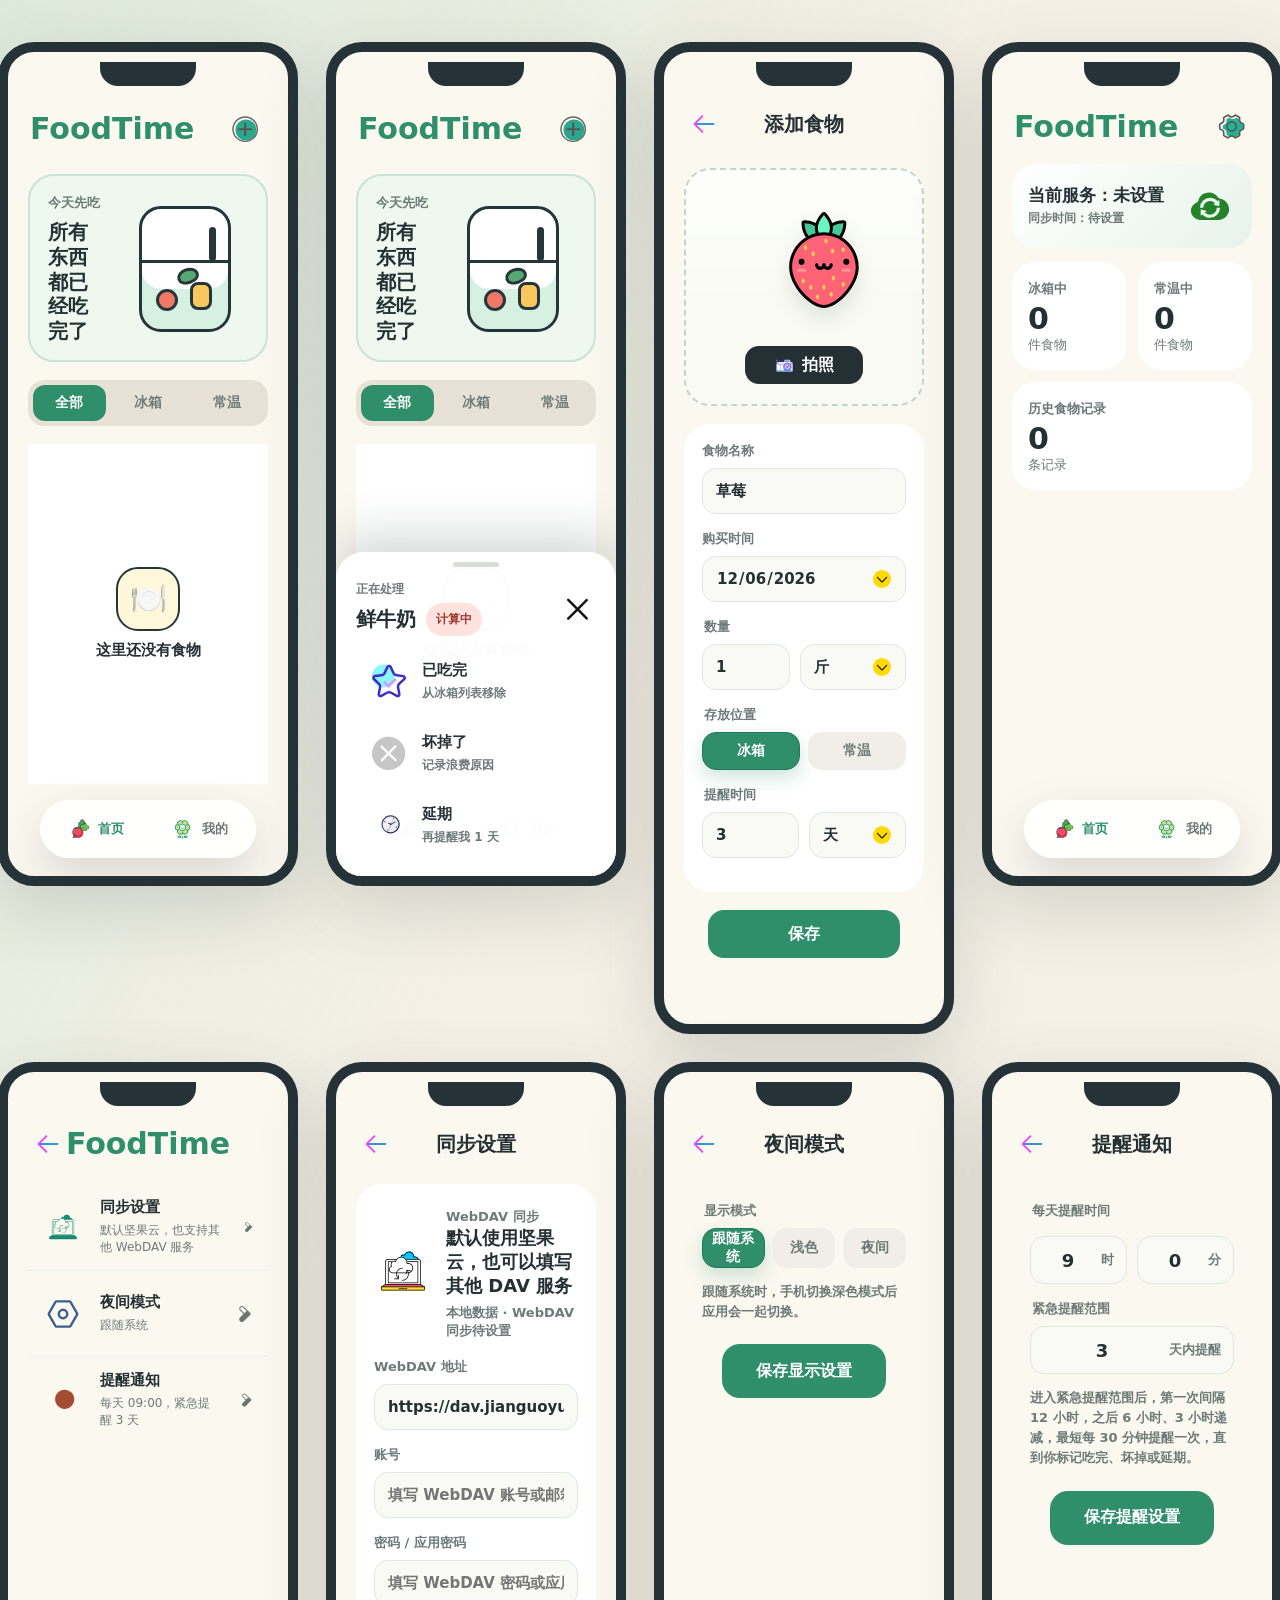
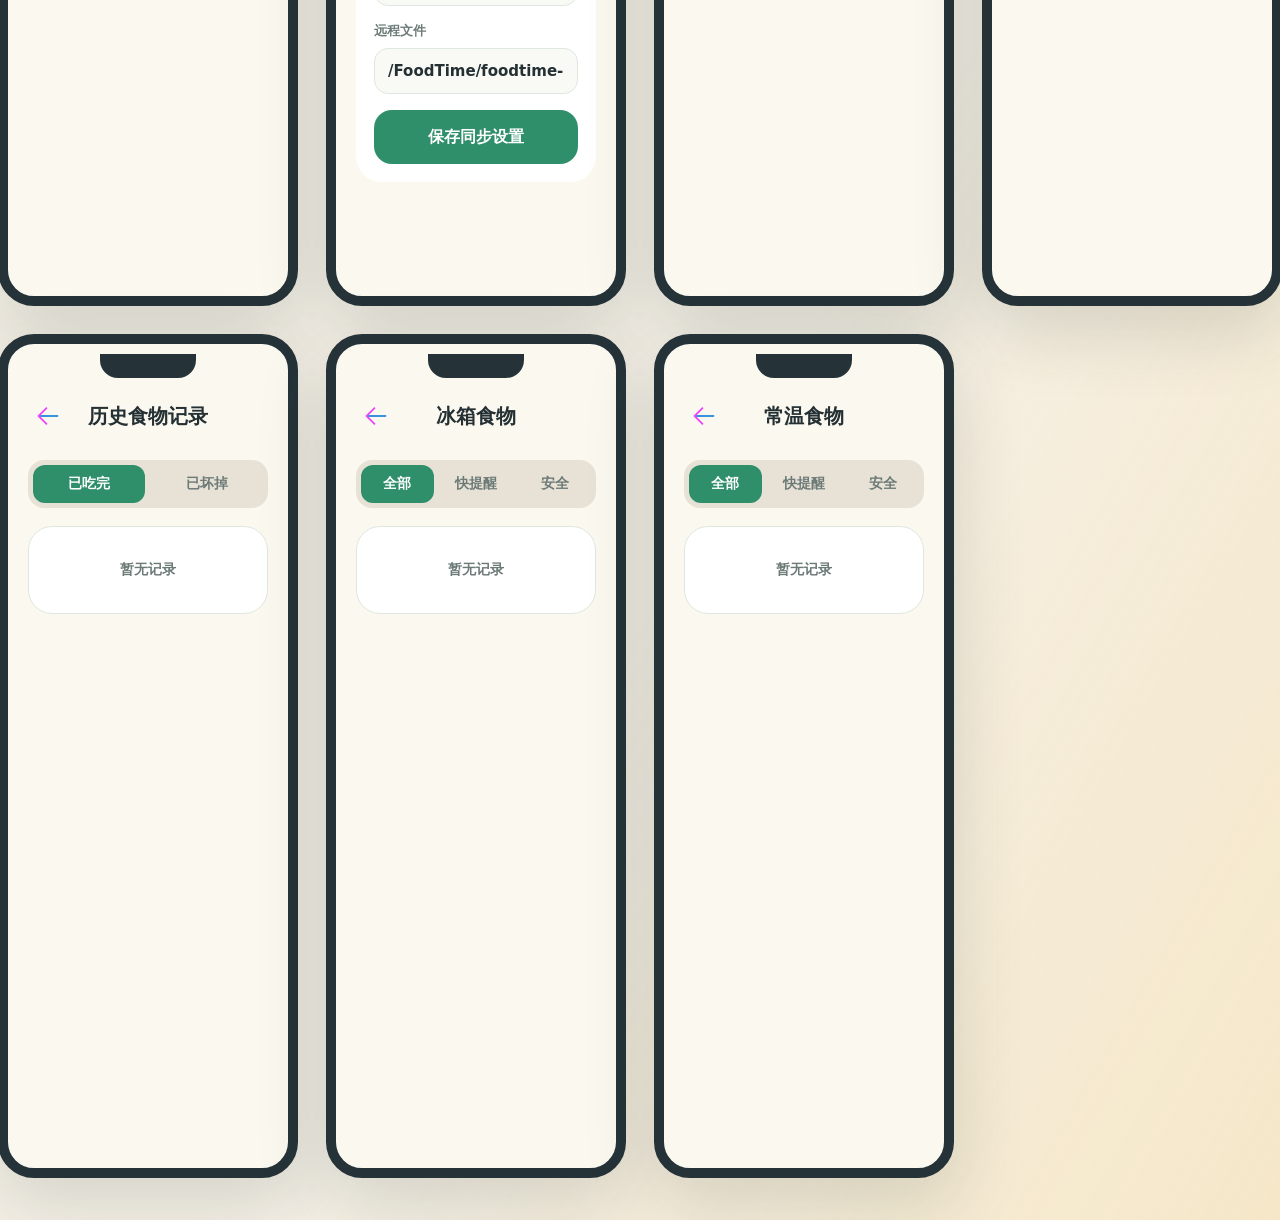
==== commit 561e50a3: "1" ====
--- a/index.html
+++ b/index.html
@@ -4,7 +4,7 @@
     <meta charset="UTF-8" />
     <meta name="viewport" content="width=device-width, initial-scale=1.0" />
     <title>FoodTime 食物期限管理原型</title>
-    <link rel="stylesheet" href="styles.css?v=20260706" />
+    <link rel="stylesheet" href="styles.css?v=20260706-photo" />
   </head>
   <body>
     <main class="board" aria-label="FoodTime static app prototype">
@@ -553,6 +553,6 @@
         </section>
       </section>
     </main>
-    <script src="app.js?v=20260706"></script>
+    <script src="app.js?v=20260706-photo"></script>
   </body>
 </html>
--- a/styles.css
+++ b/styles.css
@@ -1527,28 +1527,41 @@
 }
 
 .setting-dot {
+  --setting-icon: url("icons/settings.svg");
+  --setting-icon-color: var(--mint-dark);
   flex: 0 0 auto;
-  width: 42px;
-  height: 42px;
+  display: grid;
+  width: clamp(34px, 11vw, 42px);
+  height: clamp(34px, 11vw, 42px);
+  place-items: center;
   border: 0;
   border-radius: 0;
-  background-color: transparent;
-  background-position: center;
-  background-repeat: no-repeat;
-  background-size: 36px 36px;
+  background: transparent;
+}
+
+.setting-dot::before {
+  content: "";
+  display: block;
+  width: clamp(28px, 8.8vw, 36px);
+  height: clamp(28px, 8.8vw, 36px);
+  background: var(--setting-icon-color);
+  mask: var(--setting-icon) center / contain no-repeat;
+  -webkit-mask: var(--setting-icon) center / contain no-repeat;
 }
 
 .cloud-dot {
-  background-image: url("icons/sync.svg");
+  --setting-icon: url("icons/sync.svg");
+  --setting-icon-color: #158a6f;
 }
 
 .theme-dot {
-  background-color: transparent;
-  background-image: url("icons/settings.svg");
+  --setting-icon: url("icons/settings.svg");
+  --setting-icon-color: #3a5f8f;
 }
 
 .notice-dot {
-  background-image: url("icons/action-delay.svg");
+  --setting-icon: url("icons/action-delay.svg");
+  --setting-icon-color: #a44d34;
 }
 
 .settings-hint {
@@ -1560,10 +1573,13 @@
 }
 
 .row-chevron {
+  --chevron-color: #66756e;
   width: 20px;
   height: 20px;
   margin-left: auto;
-  background: url("icons/chevron-right.svg") center / contain no-repeat;
+  background: var(--chevron-color);
+  mask: url("icons/chevron-right.svg") center / contain no-repeat;
+  -webkit-mask: url("icons/chevron-right.svg") center / contain no-repeat;
 }
 
 .sync-panel {
@@ -1810,6 +1826,26 @@
   color: var(--muted);
 }
 
+html.theme-dark .setting-dot,
+html.theme-system-dark .setting-dot {
+  --setting-icon-color: #78d6a8;
+}
+
+html.theme-dark .theme-dot,
+html.theme-system-dark .theme-dot {
+  --setting-icon-color: #9fc7ff;
+}
+
+html.theme-dark .notice-dot,
+html.theme-system-dark .notice-dot {
+  --setting-icon-color: #ffb18f;
+}
+
+html.theme-dark .row-chevron,
+html.theme-system-dark .row-chevron {
+  --chevron-color: #a9bbb2;
+}
+
 html.theme-dark input,
 html.theme-system-dark input,
 html.theme-dark select,
@@ -2002,6 +2038,22 @@
     color: var(--muted);
   }
 
+  html.theme-system .setting-dot {
+    --setting-icon-color: #78d6a8;
+  }
+
+  html.theme-system .theme-dot {
+    --setting-icon-color: #9fc7ff;
+  }
+
+  html.theme-system .notice-dot {
+    --setting-icon-color: #ffb18f;
+  }
+
+  html.theme-system .row-chevron {
+    --chevron-color: #a9bbb2;
+  }
+
   html.theme-system input,
   html.theme-system select,
   html.theme-system .notification-input-grid label,
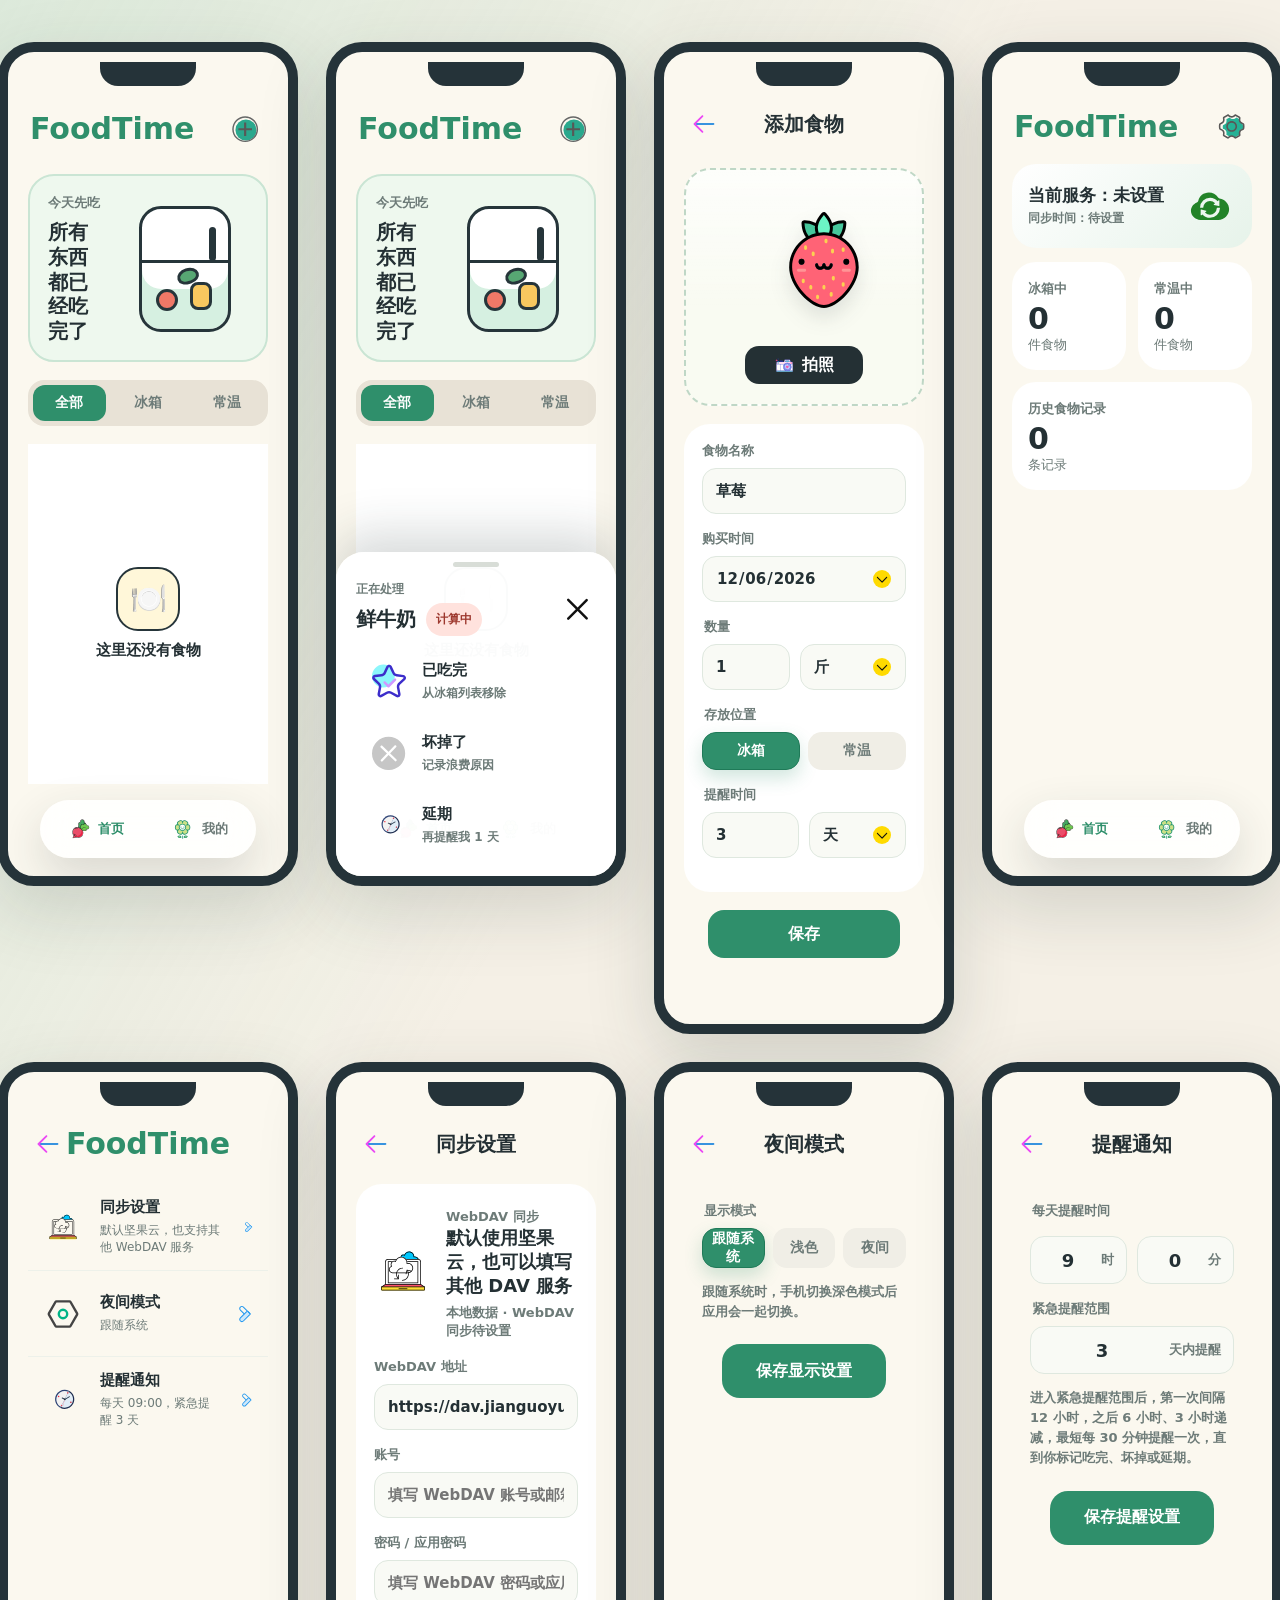
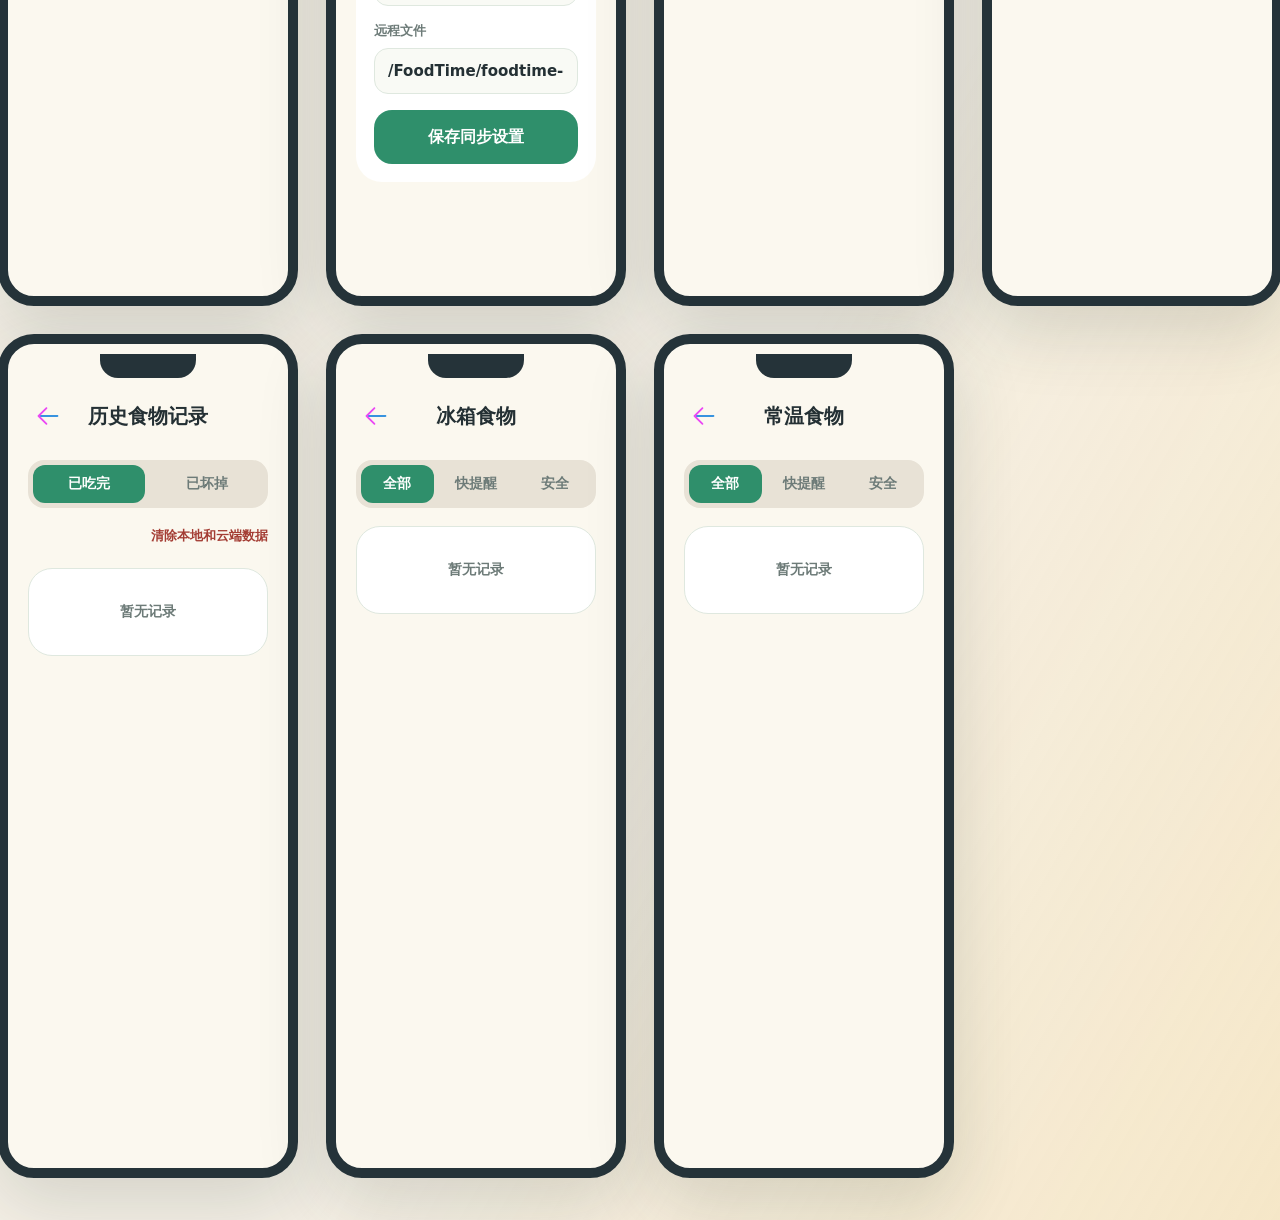
==== commit 161c78c7: "1" ====
--- a/index.html
+++ b/index.html
@@ -4,7 +4,7 @@
     <meta charset="UTF-8" />
     <meta name="viewport" content="width=device-width, initial-scale=1.0" />
     <title>FoodTime 食物期限管理原型</title>
-    <link rel="stylesheet" href="styles.css?v=20260706-photo" />
+    <link rel="stylesheet" href="styles.css?v=20260706-clear" />
   </head>
   <body>
     <main class="board" aria-label="FoodTime static app prototype">
@@ -435,6 +435,10 @@
           <button>已坏掉</button>
         </nav>
 
+        <section class="history-tools">
+          <button class="history-clear-action" type="button">清除本地和云端数据</button>
+        </section>
+
         <section class="history-list" aria-label="过往食物列表">
           <article>
             <div class="food-thumb berry"></div>
@@ -553,6 +557,6 @@
         </section>
       </section>
     </main>
-    <script src="app.js?v=20260706-photo"></script>
+    <script src="app.js?v=20260706-clear"></script>
   </body>
 </html>
--- a/styles.css
+++ b/styles.css
@@ -1528,7 +1528,7 @@
 
 .setting-dot {
   --setting-icon: url("icons/settings.svg");
-  --setting-icon-color: var(--mint-dark);
+  --setting-icon-filter: none;
   flex: 0 0 auto;
   display: grid;
   width: clamp(34px, 11vw, 42px);
@@ -1544,24 +1544,23 @@
   display: block;
   width: clamp(28px, 8.8vw, 36px);
   height: clamp(28px, 8.8vw, 36px);
-  background: var(--setting-icon-color);
-  mask: var(--setting-icon) center / contain no-repeat;
-  -webkit-mask: var(--setting-icon) center / contain no-repeat;
+  background: var(--setting-icon) center / contain no-repeat;
+  filter: var(--setting-icon-filter);
 }
 
 .cloud-dot {
   --setting-icon: url("icons/sync.svg");
-  --setting-icon-color: #158a6f;
+  --setting-icon-filter: none;
 }
 
 .theme-dot {
   --setting-icon: url("icons/settings.svg");
-  --setting-icon-color: #3a5f8f;
+  --setting-icon-filter: none;
 }
 
 .notice-dot {
   --setting-icon: url("icons/action-delay.svg");
-  --setting-icon-color: #a44d34;
+  --setting-icon-filter: none;
 }
 
 .settings-hint {
@@ -1573,13 +1572,12 @@
 }
 
 .row-chevron {
-  --chevron-color: #66756e;
+  --chevron-filter: none;
   width: 20px;
   height: 20px;
   margin-left: auto;
-  background: var(--chevron-color);
-  mask: url("icons/chevron-right.svg") center / contain no-repeat;
-  -webkit-mask: url("icons/chevron-right.svg") center / contain no-repeat;
+  background: url("icons/chevron-right.svg") center / contain no-repeat;
+  filter: var(--chevron-filter);
 }
 
 .sync-panel {
@@ -1676,6 +1674,22 @@
 
 .phone-history .history-filters {
   grid-template-columns: repeat(2, 1fr);
+}
+
+.history-tools {
+  display: flex;
+  justify-content: flex-end;
+  margin: -8px 20px 14px;
+}
+
+.history-clear-action {
+  min-height: 36px;
+  padding: 0;
+  border: 0;
+  color: #a43d34;
+  background: transparent;
+  font-size: 13px;
+  font-weight: 900;
 }
 
 .history-list {
@@ -1828,22 +1842,27 @@
 
 html.theme-dark .setting-dot,
 html.theme-system-dark .setting-dot {
-  --setting-icon-color: #78d6a8;
+  --setting-icon-filter: brightness(0) saturate(100%) invert(82%) sepia(22%) saturate(884%) hue-rotate(91deg) brightness(92%) contrast(84%);
 }
 
 html.theme-dark .theme-dot,
 html.theme-system-dark .theme-dot {
-  --setting-icon-color: #9fc7ff;
+  --setting-icon-filter: brightness(0) saturate(100%) invert(79%) sepia(22%) saturate(730%) hue-rotate(183deg) brightness(104%) contrast(101%);
 }
 
 html.theme-dark .notice-dot,
 html.theme-system-dark .notice-dot {
-  --setting-icon-color: #ffb18f;
+  --setting-icon-filter: brightness(0) saturate(100%) invert(78%) sepia(31%) saturate(743%) hue-rotate(322deg) brightness(103%) contrast(101%);
 }
 
 html.theme-dark .row-chevron,
 html.theme-system-dark .row-chevron {
-  --chevron-color: #a9bbb2;
+  --chevron-filter: brightness(0) saturate(100%) invert(78%) sepia(11%) saturate(366%) hue-rotate(101deg) brightness(94%) contrast(88%);
+}
+
+html.theme-dark .history-clear-action,
+html.theme-system-dark .history-clear-action {
+  color: #ffb0a7;
 }
 
 html.theme-dark input,
@@ -2039,19 +2058,23 @@
   }
 
   html.theme-system .setting-dot {
-    --setting-icon-color: #78d6a8;
+    --setting-icon-filter: brightness(0) saturate(100%) invert(82%) sepia(22%) saturate(884%) hue-rotate(91deg) brightness(92%) contrast(84%);
   }
 
   html.theme-system .theme-dot {
-    --setting-icon-color: #9fc7ff;
+    --setting-icon-filter: brightness(0) saturate(100%) invert(79%) sepia(22%) saturate(730%) hue-rotate(183deg) brightness(104%) contrast(101%);
   }
 
   html.theme-system .notice-dot {
-    --setting-icon-color: #ffb18f;
+    --setting-icon-filter: brightness(0) saturate(100%) invert(78%) sepia(31%) saturate(743%) hue-rotate(322deg) brightness(103%) contrast(101%);
   }
 
   html.theme-system .row-chevron {
-    --chevron-color: #a9bbb2;
+    --chevron-filter: brightness(0) saturate(100%) invert(78%) sepia(11%) saturate(366%) hue-rotate(101deg) brightness(94%) contrast(88%);
+  }
+
+  html.theme-system .history-clear-action {
+    color: #ffb0a7;
   }
 
   html.theme-system input,
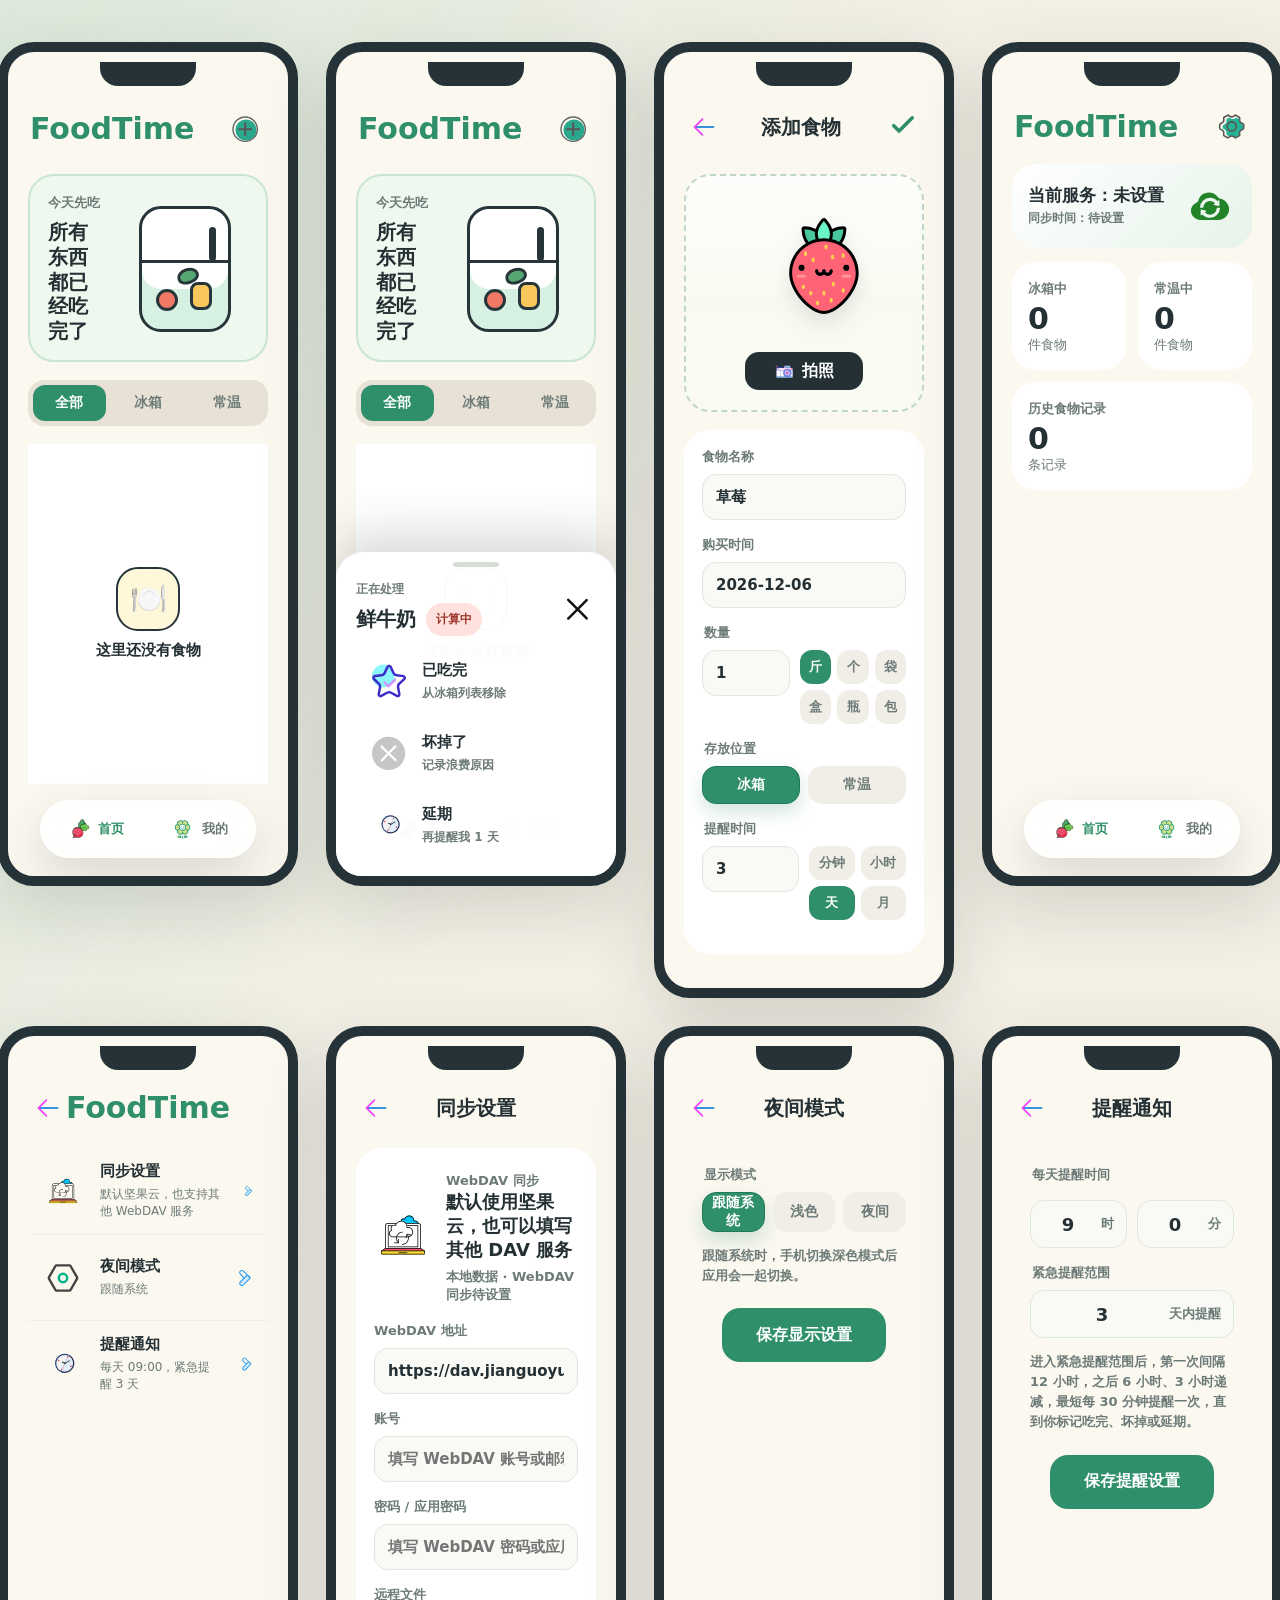
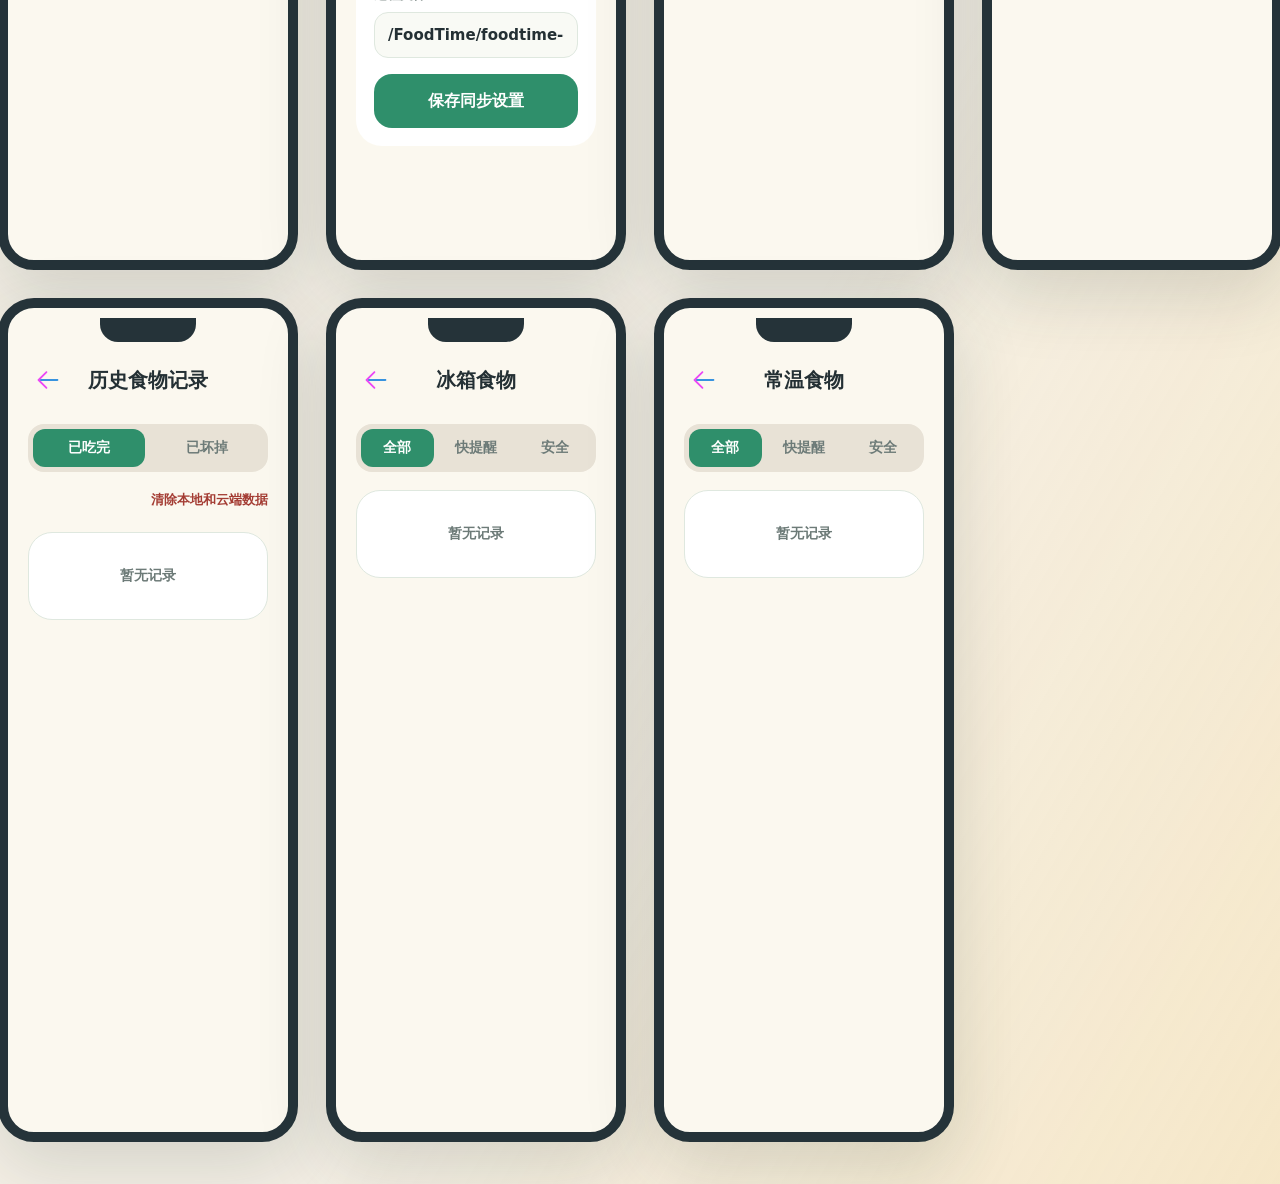
==== commit db4e48af: "1" ====
--- a/index.html
+++ b/index.html
@@ -4,7 +4,7 @@
     <meta charset="UTF-8" />
     <meta name="viewport" content="width=device-width, initial-scale=1.0" />
     <title>FoodTime 食物期限管理原型</title>
-    <link rel="stylesheet" href="styles.css?v=20260706-clear" />
+    <link rel="stylesheet" href="styles.css?v=20260706-input" />
   </head>
   <body>
     <main class="board" aria-label="FoodTime static app prototype">
@@ -133,7 +133,9 @@
         <header class="sub-header">
           <button class="back-button" aria-label="返回"></button>
           <h1>添加食物</h1>
-          <span></span>
+          <button class="confirm-add-button" type="button" aria-label="保存食物">
+            <img src="icons/check.svg" alt="" />
+          </button>
         </header>
 
         <section class="photo-area">
@@ -160,7 +162,7 @@
           </label>
           <label>
             购买时间
-            <input type="date" value="2026-07-05" aria-label="购买时间" />
+            <input type="text" value="2026-07-05" inputmode="numeric" aria-label="购买时间" />
           </label>
           <fieldset>
             <legend>数量</legend>
@@ -169,14 +171,15 @@
                 <input class="quantity-input" value="1" inputmode="decimal" aria-label="数量" />
               </label>
               <label>
-                <select aria-label="数量单位">
-                  <option selected>斤</option>
-                  <option>个</option>
-                  <option>袋</option>
-                  <option>盒</option>
-                  <option>瓶</option>
-                  <option>包</option>
-                </select>
+                <input type="hidden" value="斤" aria-label="数量单位" />
+                <div class="choice-options unit-options" aria-label="数量单位选项">
+                  <button type="button" class="active" data-value="斤">斤</button>
+                  <button type="button" data-value="个">个</button>
+                  <button type="button" data-value="袋">袋</button>
+                  <button type="button" data-value="盒">盒</button>
+                  <button type="button" data-value="瓶">瓶</button>
+                  <button type="button" data-value="包">包</button>
+                </div>
               </label>
             </div>
           </fieldset>
@@ -194,18 +197,17 @@
                 <input class="reminder-input" value="3" inputmode="decimal" aria-label="提醒数值" />
               </label>
               <label>
-                <select aria-label="提醒单位">
-                  <option>分钟</option>
-                  <option>小时</option>
-                  <option selected>天</option>
-                  <option>月</option>
-                </select>
+                <input type="hidden" value="天" aria-label="提醒单位" />
+                <div class="choice-options reminder-unit-options" aria-label="提醒单位选项">
+                  <button type="button" data-value="分钟">分钟</button>
+                  <button type="button" data-value="小时">小时</button>
+                  <button type="button" class="active" data-value="天">天</button>
+                  <button type="button" data-value="月">月</button>
+                </div>
               </label>
             </div>
           </fieldset>
         </form>
-
-        <button class="primary-action">保存</button>
       </section>
 
       <section class="phone phone-stats is-paused" aria-label="统计界面">
@@ -557,6 +559,6 @@
         </section>
       </section>
     </main>
-    <script src="app.js?v=20260706-clear"></script>
+    <script src="app.js?v=20260706-input"></script>
   </body>
 </html>
--- a/styles.css
+++ b/styles.css
@@ -151,6 +151,22 @@
   height: 36px;
 }
 
+.confirm-add-button {
+  display: grid;
+  width: 42px;
+  height: 42px;
+  place-items: center;
+  border: 0;
+  background: transparent;
+}
+
+.confirm-add-button img {
+  display: block;
+  width: 34px;
+  height: 34px;
+  object-fit: contain;
+}
+
 .eyebrow {
   margin: 0;
   color: var(--mint-dark);
@@ -1054,6 +1070,35 @@
 .quantity-grid input,
 .quantity-grid select {
   margin-top: 0;
+}
+
+.choice-options {
+  display: grid;
+  gap: 6px;
+  margin-top: 0;
+}
+
+.unit-options {
+  grid-template-columns: repeat(3, minmax(0, 1fr));
+}
+
+.reminder-unit-options {
+  grid-template-columns: repeat(2, minmax(0, 1fr));
+}
+
+.choice-options button {
+  min-height: 34px;
+  border: 0;
+  border-radius: 12px;
+  color: var(--muted);
+  background: #f0eee6;
+  font-size: 13px;
+  font-weight: 900;
+}
+
+.choice-options button.active {
+  color: #ffffff;
+  background: var(--mint-dark);
 }
 
 .reminder-grid {
@@ -1946,6 +1991,8 @@
 html.theme-system-dark .icon-button,
 html.theme-dark .settings-button,
 html.theme-system-dark .settings-button,
+html.theme-dark .confirm-add-button,
+html.theme-system-dark .confirm-add-button,
 html.theme-dark .sync-now-button,
 html.theme-system-dark .sync-now-button,
 html.theme-dark .sync-now-button.is-syncing,
@@ -1960,6 +2007,8 @@
 html.theme-system-dark .segmented button,
 html.theme-dark .chips button,
 html.theme-system-dark .chips button,
+html.theme-dark .choice-options button,
+html.theme-system-dark .choice-options button,
 html.theme-dark .history-filters button,
 html.theme-system-dark .history-filters button,
 html.theme-dark .tabbar span,
@@ -1972,6 +2021,8 @@
 html.theme-system-dark .segmented .active,
 html.theme-dark .chips .active,
 html.theme-system-dark .chips .active,
+html.theme-dark .choice-options .active,
+html.theme-system-dark .choice-options .active,
 html.theme-dark .theme-options button.active,
 html.theme-system-dark .theme-options button.active,
 html.theme-dark .history-filters .active,
@@ -2132,6 +2183,7 @@
 
   html.theme-system .icon-button,
   html.theme-system .settings-button,
+  html.theme-system .confirm-add-button,
   html.theme-system .sync-now-button,
   html.theme-system .sync-now-button.is-syncing {
     border-color: transparent;
@@ -2142,6 +2194,7 @@
 
   html.theme-system .segmented button,
   html.theme-system .chips button,
+  html.theme-system .choice-options button,
   html.theme-system .history-filters button,
   html.theme-system .tabbar span {
     color: var(--muted);
@@ -2150,6 +2203,7 @@
 
   html.theme-system .segmented .active,
   html.theme-system .chips .active,
+  html.theme-system .choice-options .active,
   html.theme-system .theme-options button.active,
   html.theme-system .history-filters .active {
     border-color: #59c292;
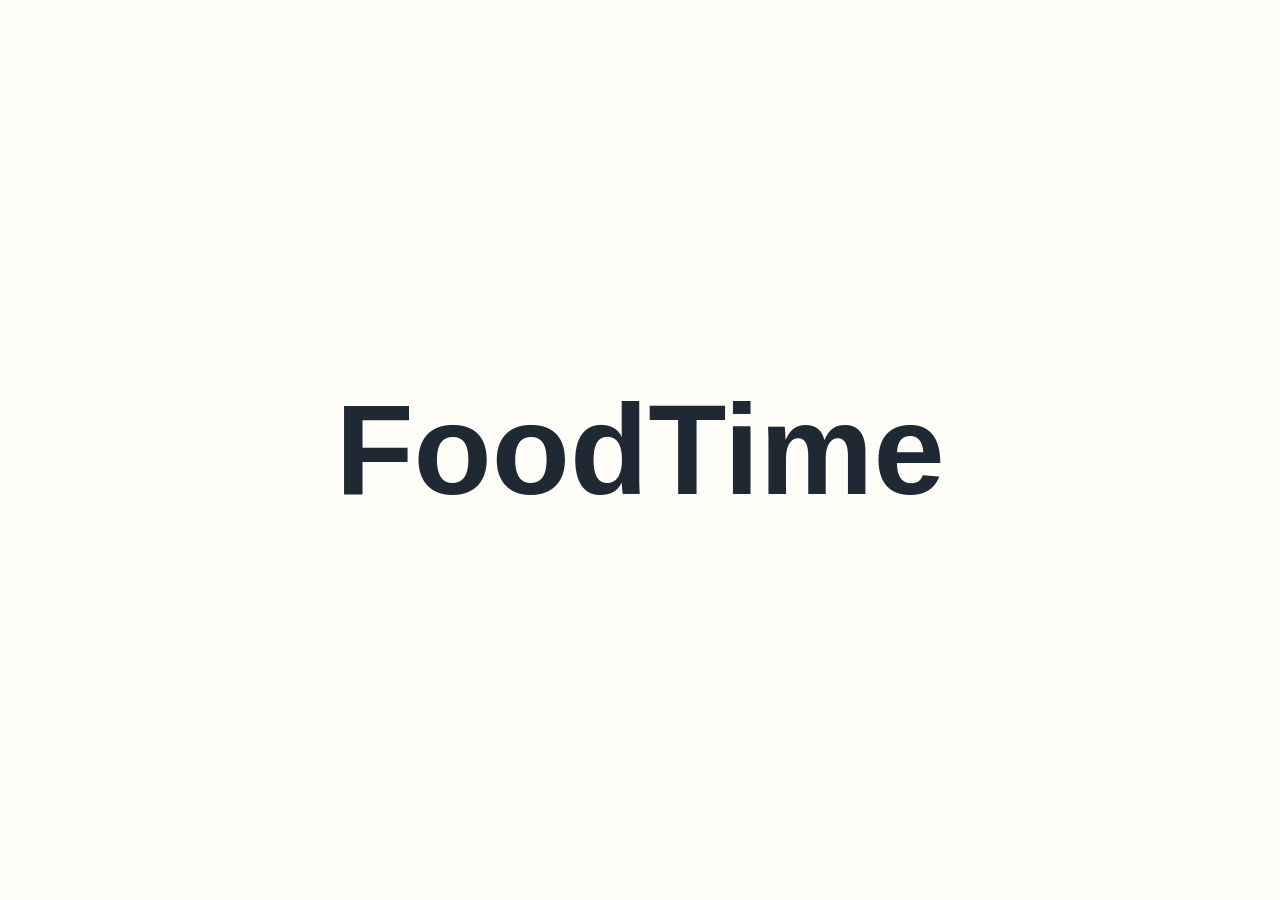
==== commit bc6ce65c: "1" ====
--- a/index.html
+++ b/index.html
@@ -3,562 +3,40 @@
   <head>
     <meta charset="UTF-8" />
     <meta name="viewport" content="width=device-width, initial-scale=1.0" />
-    <title>FoodTime 食物期限管理原型</title>
-    <link rel="stylesheet" href="styles.css?v=20260706-input" />
+    <title>FoodTime</title>
+    <style>
+      :root {
+        color-scheme: light;
+        font-family:
+          Inter, "Segoe UI", "PingFang SC", "Microsoft YaHei", Arial,
+          sans-serif;
+        color: #1f2933;
+        background: #fffdf8;
+      }
+
+      * {
+        box-sizing: border-box;
+      }
+
+      body {
+        min-height: 100vh;
+        margin: 0;
+        display: grid;
+        place-items: center;
+      }
+
+      h1 {
+        margin: 0;
+        font-size: clamp(3rem, 12vw, 8rem);
+        font-weight: 800;
+        line-height: 1;
+        letter-spacing: 0;
+      }
+    </style>
   </head>
   <body>
-    <main class="board" aria-label="FoodTime static app prototype">
-      <section class="phone phone-home is-active" aria-label="冰箱总览界面无弹窗状态">
-        <header class="app-header">
-          <div>
-            <p class="eyebrow">FoodTime</p>
-          </div>
-          <button class="icon-button" aria-label="添加食物">
-            <span class="plus-icon"></span>
-          </button>
-        </header>
-
-        <section class="hero-panel">
-          <div class="hero-copy">
-            <p>今天先吃</p>
-            <strong>所有东西都已经吃完了</strong>
-          </div>
-          <div class="fridge-illustration" aria-hidden="true">
-            <div class="fridge-door">
-              <span class="fridge-handle"></span>
-              <span class="fruit fruit-a"></span>
-              <span class="fruit fruit-b"></span>
-              <span class="fruit fruit-c"></span>
-            </div>
-          </div>
-        </section>
-
-        <nav class="segmented" aria-label="食物区域">
-          <button class="active">全部</button>
-              <button>冰箱</button>
-              <button>常温</button>
-        </nav>
-
-        <section class="food-list is-empty" aria-label="食物列表">
-          <article class="empty-row food-empty">
-            <strong>🍽️</strong>
-            <span>这里还没有食物</span>
-          </article>
-        </section>
-
-        <footer class="tabbar" aria-label="底部导航">
-          <span class="active">首页</span>
-          <span>我的</span>
-        </footer>
-      </section>
-
-      <section class="phone phone-home phone-home-sheet" aria-label="冰箱总览界面有弹窗状态">
-        <header class="app-header">
-          <div>
-            <p class="eyebrow">FoodTime</p>
-          </div>
-          <button class="icon-button" aria-label="添加食物">
-            <span class="plus-icon"></span>
-          </button>
-        </header>
-
-        <section class="hero-panel">
-          <div class="hero-copy">
-            <p>今天先吃</p>
-            <strong>所有东西都已经吃完了</strong>
-          </div>
-          <div class="fridge-illustration" aria-hidden="true">
-            <div class="fridge-door">
-              <span class="fridge-handle"></span>
-              <span class="fruit fruit-a"></span>
-              <span class="fruit fruit-b"></span>
-              <span class="fruit fruit-c"></span>
-            </div>
-          </div>
-        </section>
-
-        <nav class="segmented" aria-label="食物区域">
-          <button class="active">全部</button>
-          <button>冰箱</button>
-          <button>常温</button>
-        </nav>
-
-        <section class="food-list is-empty" aria-label="食物列表">
-          <article class="empty-row food-empty">
-            <strong>🍽️</strong>
-            <span>这里还没有食物</span>
-          </article>
-        </section>
-
-        <section class="action-sheet" aria-label="食物操作面板">
-          <span class="sheet-handle"></span>
-          <header>
-            <div>
-              <p>正在处理</p>
-              <div class="sheet-title-row">
-                <h2>鲜牛奶</h2>
-                <span>计算中</span>
-              </div>
-            </div>
-            <button class="sheet-close" aria-label="关闭操作面板">
-              <span class="close-icon"></span>
-            </button>
-          </header>
-          <div class="sheet-actions">
-            <button>
-              <span class="sheet-icon eaten"></span>
-              <strong>已吃完</strong>
-              <small>从冰箱列表移除</small>
-            </button>
-            <button>
-              <span class="sheet-icon spoiled"></span>
-              <strong>坏掉了</strong>
-              <small>记录浪费原因</small>
-            </button>
-            <button>
-              <span class="sheet-icon delay"></span>
-              <strong>延期</strong>
-              <small>再提醒我 1 天</small>
-            </button>
-          </div>
-        </section>
-
-        <footer class="tabbar" aria-label="底部导航">
-          <span class="active">首页</span>
-          <span>我的</span>
-        </footer>
-      </section>
-
-      <section class="phone phone-add" aria-label="添加食物界面">
-        <header class="sub-header">
-          <button class="back-button" aria-label="返回"></button>
-          <h1>添加食物</h1>
-          <button class="confirm-add-button" type="button" aria-label="保存食物">
-            <img src="icons/check.svg" alt="" />
-          </button>
-        </header>
-
-        <section class="photo-area">
-          <div class="plate-illustration" aria-hidden="true">
-            <span class="photo-shelf"></span>
-            <span class="plate"></span>
-            <span class="milk-carton"></span>
-            <span class="chicken-piece"></span>
-            <span class="meat-piece"></span>
-            <span class="tomato"></span>
-            <span class="leaf"></span>
-            <span class="bread"></span>
-            <span class="greens"></span>
-            <span class="egg"></span>
-          </div>
-          <input class="camera-input" type="file" accept="image/*" capture="environment" aria-label="拍摄食物照片" hidden />
-          <button><img class="button-icon" src="icons/camera.svg" alt="" /><span>拍照</span></button>
-        </section>
-
-        <form class="form-panel">
-          <label>
-            食物名称
-            <input value="草莓" aria-label="食物名称" />
-          </label>
-          <label>
-            购买时间
-            <input type="text" value="2026-07-05" inputmode="numeric" aria-label="购买时间" />
-          </label>
-          <fieldset>
-            <legend>数量</legend>
-            <div class="quantity-grid">
-              <label>
-                <input class="quantity-input" value="1" inputmode="decimal" aria-label="数量" />
-              </label>
-              <label>
-                <input type="hidden" value="斤" aria-label="数量单位" />
-                <div class="choice-options unit-options" aria-label="数量单位选项">
-                  <button type="button" class="active" data-value="斤">斤</button>
-                  <button type="button" data-value="个">个</button>
-                  <button type="button" data-value="袋">袋</button>
-                  <button type="button" data-value="盒">盒</button>
-                  <button type="button" data-value="瓶">瓶</button>
-                  <button type="button" data-value="包">包</button>
-                </div>
-              </label>
-            </div>
-          </fieldset>
-          <fieldset>
-            <legend>存放位置</legend>
-            <div class="chips storage-chips">
-              <button type="button" class="active">冰箱</button>
-              <button type="button">常温</button>
-            </div>
-          </fieldset>
-          <fieldset>
-            <legend>提醒时间</legend>
-            <div class="quantity-grid reminder-grid">
-              <label>
-                <input class="reminder-input" value="3" inputmode="decimal" aria-label="提醒数值" />
-              </label>
-              <label>
-                <input type="hidden" value="天" aria-label="提醒单位" />
-                <div class="choice-options reminder-unit-options" aria-label="提醒单位选项">
-                  <button type="button" data-value="分钟">分钟</button>
-                  <button type="button" data-value="小时">小时</button>
-                  <button type="button" class="active" data-value="天">天</button>
-                  <button type="button" data-value="月">月</button>
-                </div>
-              </label>
-            </div>
-          </fieldset>
-        </form>
-      </section>
-
-      <section class="phone phone-stats is-paused" aria-label="统计界面">
-        <header class="sub-header">
-          <button class="back-button" aria-label="返回"></button>
-          <h1>统计</h1>
-          <span></span>
-        </header>
-
-        <section class="stats-hero">
-          <div>
-            <p>本周节省</p>
-            <strong>7 件食物按时处理</strong>
-          </div>
-          <div class="chart-illustration" aria-hidden="true">
-            <span class="chart-plate"></span>
-            <span class="chart-bar bar-a"></span>
-            <span class="chart-bar bar-b"></span>
-            <span class="chart-bar bar-c"></span>
-          </div>
-        </section>
-
-        <section class="stats-grid" aria-label="统计摘要">
-          <article>
-            <span>冰箱中</span>
-            <strong>12</strong>
-            <p>件食物</p>
-          </article>
-          <article>
-            <span>常温中</span>
-            <strong>3</strong>
-            <p>件食物</p>
-          </article>
-          <article class="history-card">
-            <span>历史食物记录</span>
-            <strong>28</strong>
-            <p>条记录</p>
-          </article>
-        </section>
-
-        <footer class="tabbar" aria-label="底部导航">
-          <span>首页</span>
-          <span class="active">我的</span>
-        </footer>
-      </section>
-
-      <section class="phone phone-profile" aria-label="我的界面">
-        <header class="app-header profile-header">
-          <div>
-            <p class="eyebrow">FoodTime</p>
-          </div>
-          <button class="settings-button" aria-label="设置">
-            <img class="settings-icon-img" src="icons/settings-provided.svg" alt="" />
-          </button>
-        </header>
-
-        <section class="profile-sync-card sync-entry" aria-label="同步状态">
-          <div class="sync-card-copy">
-            <strong class="sync-service-text">当前服务：未设置</strong>
-            <p class="sync-time-text">同步时间：未同步</p>
-          </div>
-          <button class="sync-now-button" type="button" aria-label="立即同步">
-            <img class="sync-button-icon" src="icons/sync-cloud-provided.svg" alt="" />
-          </button>
-        </section>
-
-        <section class="stats-grid" aria-label="我的统计摘要">
-          <article>
-            <span>冰箱中</span>
-            <strong>12</strong>
-            <p>件食物</p>
-          </article>
-          <article>
-            <span>常温中</span>
-            <strong>3</strong>
-            <p>件食物</p>
-          </article>
-          <article class="history-card">
-            <span>历史食物记录</span>
-            <strong>28</strong>
-            <p>条记录</p>
-          </article>
-        </section>
-
-        <footer class="tabbar" aria-label="底部导航">
-          <span>首页</span>
-          <span class="active">我的</span>
-        </footer>
-      </section>
-
-      <section class="phone phone-settings" aria-label="设置界面">
-        <header class="sub-header settings-header">
-          <button class="back-button" aria-label="返回"></button>
-          <p class="eyebrow">FoodTime</p>
-          <span></span>
-        </header>
-
-        <section class="setting-list settings-menu" aria-label="设置列表">
-          <button class="setting-row sync-settings-button" type="button">
-            <div class="setting-dot cloud-dot"></div>
-            <div>
-              <h2>同步设置</h2>
-              <p>默认坚果云，也支持其他 WebDAV 服务</p>
-            </div>
-            <span class="row-chevron"></span>
-          </button>
-          <button class="setting-row theme-settings-button" type="button">
-            <div class="setting-dot theme-dot"></div>
-            <div>
-              <h2>夜间模式</h2>
-              <p class="theme-summary-text">跟随系统</p>
-            </div>
-            <span class="row-chevron"></span>
-          </button>
-          <button class="setting-row notification-settings-button" type="button">
-            <div class="setting-dot notice-dot"></div>
-            <div>
-              <h2>提醒通知</h2>
-              <p class="notification-summary-text">每天 09:00，紧急提醒 3 天</p>
-            </div>
-            <span class="row-chevron"></span>
-          </button>
-        </section>
-      </section>
-
-      <section class="phone phone-sync-settings" aria-label="同步设置界面">
-        <header class="sub-header">
-          <button class="back-button" aria-label="返回"></button>
-          <h1>同步设置</h1>
-          <span></span>
-        </header>
-
-        <section class="sync-panel">
-          <div class="sync-hero">
-            <img class="sync-icon-img sync-hero-icon" src="icons/sync.svg" alt="" />
-            <div>
-              <p>WebDAV 同步</p>
-              <strong>默认使用坚果云，也可以填写其他 DAV 服务</strong>
-              <p class="sync-status-text">填写后保存，后续修改会自动同步</p>
-            </div>
-          </div>
-
-          <label>
-            WebDAV 地址
-            <input value="https://dav.jianguoyun.com/dav/" aria-label="WebDAV 地址" />
-          </label>
-          <label>
-            账号
-            <input placeholder="填写 WebDAV 账号或邮箱" aria-label="WebDAV 账号" />
-          </label>
-          <label>
-            密码 / 应用密码
-            <input type="password" placeholder="填写 WebDAV 密码或应用密码" aria-label="WebDAV 密码" />
-          </label>
-          <label>
-            远程文件
-            <input value="/FoodTime/foodtime-data.json" aria-label="同步远程文件" />
-          </label>
-
-          <button class="primary-action sync-save-action">保存同步设置</button>
-        </section>
-      </section>
-
-      <section class="phone phone-theme-settings" aria-label="夜间模式设置界面">
-        <header class="sub-header">
-          <button class="back-button" aria-label="返回"></button>
-          <h1>夜间模式</h1>
-          <span></span>
-        </header>
-
-        <section class="setting-list settings-form">
-          <fieldset>
-            <legend>显示模式</legend>
-            <div class="chips theme-options" aria-label="显示模式">
-              <button type="button" class="active" data-theme-mode="system">跟随系统</button>
-              <button type="button" data-theme-mode="light">浅色</button>
-              <button type="button" data-theme-mode="dark">夜间</button>
-            </div>
-          </fieldset>
-          <p class="settings-hint">跟随系统时，手机切换深色模式后应用会一起切换。</p>
-          <button class="primary-action theme-save-action">保存显示设置</button>
-        </section>
-      </section>
-
-      <section class="phone phone-notification-settings" aria-label="提醒通知设置界面">
-        <header class="sub-header">
-          <button class="back-button" aria-label="返回"></button>
-          <h1>提醒通知</h1>
-          <span></span>
-        </header>
-
-        <section class="setting-list settings-form">
-          <fieldset>
-            <legend>每天提醒时间</legend>
-            <div class="notification-input-grid">
-              <label>
-                <input type="number" value="9" min="0" max="23" inputmode="numeric" aria-label="提醒小时" />
-                <span>时</span>
-              </label>
-              <label>
-                <input type="number" value="0" min="0" max="59" inputmode="numeric" aria-label="提醒分钟" />
-                <span>分</span>
-              </label>
-            </div>
-          </fieldset>
-          <fieldset>
-            <legend>紧急提醒范围</legend>
-            <label class="inline-number-field">
-              <input type="number" value="3" min="1" max="30" inputmode="numeric" aria-label="紧急提醒天数" />
-              <span>天内提醒</span>
-            </label>
-          </fieldset>
-          <p class="settings-hint">进入紧急提醒范围后，第一次间隔 12 小时，之后 6 小时、3 小时递减，最短每 30 分钟提醒一次，直到你标记吃完、坏掉或延期。</p>
-          <button class="primary-action notification-save-action">保存提醒设置</button>
-        </section>
-      </section>
-
-      <section class="phone phone-history" aria-label="历史食物记录界面">
-        <header class="sub-header">
-          <button class="back-button" aria-label="返回"></button>
-          <h1>历史食物记录</h1>
-          <span></span>
-        </header>
-
-        <nav class="history-filters" aria-label="历史记录筛选">
-          <button class="active">已吃完</button>
-          <button>已坏掉</button>
-        </nav>
-
-        <section class="history-tools">
-          <button class="history-clear-action" type="button">清除本地和云端数据</button>
-        </section>
-
-        <section class="history-list" aria-label="过往食物列表">
-          <article>
-            <div class="food-thumb berry"></div>
-            <div>
-              <h2>草莓</h2>
-              <p>手动标记，6 月 21 日吃完</p>
-            </div>
-            <button class="restore-action" type="button">还原</button>
-          </article>
-          <article>
-            <div class="food-thumb chicken"></div>
-            <div>
-              <h2>鱼肉</h2>
-              <p>冷藏 3 天后坏掉</p>
-            </div>
-            <button class="restore-action" type="button">还原</button>
-          </article>
-        </section>
-      </section>
-
-      <section class="phone phone-fridge-records" aria-label="冰箱食物界面">
-        <header class="sub-header">
-          <button class="back-button" aria-label="返回"></button>
-          <h1>冰箱食物</h1>
-          <span></span>
-        </header>
-
-        <nav class="history-filters" aria-label="冰箱食物筛选">
-          <button class="active">全部</button>
-          <button>快提醒</button>
-          <button>安全</button>
-        </nav>
-
-        <section class="history-list" aria-label="冰箱食物列表">
-          <article>
-            <div class="food-thumb milk"></div>
-            <div>
-              <h2>鲜牛奶</h2>
-              <p>冰箱中，已存 2 天</p>
-            </div>
-            <strong class="record-state storing">计算中</strong>
-          </article>
-          <article>
-            <div class="food-thumb chicken"></div>
-            <div>
-              <h2>鸡胸肉</h2>
-              <p>冰箱中，已存 1 天</p>
-            </div>
-            <strong class="record-state storing">安全</strong>
-          </article>
-          <article>
-            <div class="food-thumb berry"></div>
-            <div>
-              <h2>蓝莓</h2>
-              <p>冰箱中，已存 3 天</p>
-            </div>
-            <strong class="record-state spoiled">需处理</strong>
-          </article>
-          <article>
-            <div class="food-thumb milk"></div>
-            <div>
-              <h2>酸奶</h2>
-              <p>冰箱中，已存 1 天</p>
-            </div>
-            <strong class="record-state storing">安全</strong>
-          </article>
-        </section>
-      </section>
-
-      <section class="phone phone-room-records" aria-label="常温食物界面">
-        <header class="sub-header">
-          <button class="back-button" aria-label="返回"></button>
-          <h1>常温食物</h1>
-          <span></span>
-        </header>
-
-        <nav class="history-filters" aria-label="常温食物筛选">
-          <button class="active">全部</button>
-          <button>快提醒</button>
-          <button>安全</button>
-        </nav>
-
-        <section class="history-list" aria-label="常温食物列表">
-          <article>
-            <div class="food-thumb berry"></div>
-            <div>
-              <h2>香蕉</h2>
-              <p>常温中，已存 2 天</p>
-            </div>
-            <strong class="record-state storing">安全</strong>
-          </article>
-          <article>
-            <div class="food-thumb chicken"></div>
-            <div>
-              <h2>面包</h2>
-              <p>常温中，已存 3 天</p>
-            </div>
-            <strong class="record-state spoiled">需处理</strong>
-          </article>
-          <article>
-            <div class="food-thumb berry"></div>
-            <div>
-              <h2>苹果</h2>
-              <p>常温中，已存 1 天</p>
-            </div>
-            <strong class="record-state storing">安全</strong>
-          </article>
-          <article>
-            <div class="food-thumb milk"></div>
-            <div>
-              <h2>燕麦</h2>
-              <p>常温中，已存 5 天</p>
-            </div>
-            <strong class="record-state eaten">长期</strong>
-          </article>
-        </section>
-      </section>
+    <main aria-label="Project name">
+      <h1>FoodTime</h1>
     </main>
-    <script src="app.js?v=20260706-input"></script>
   </body>
 </html>
